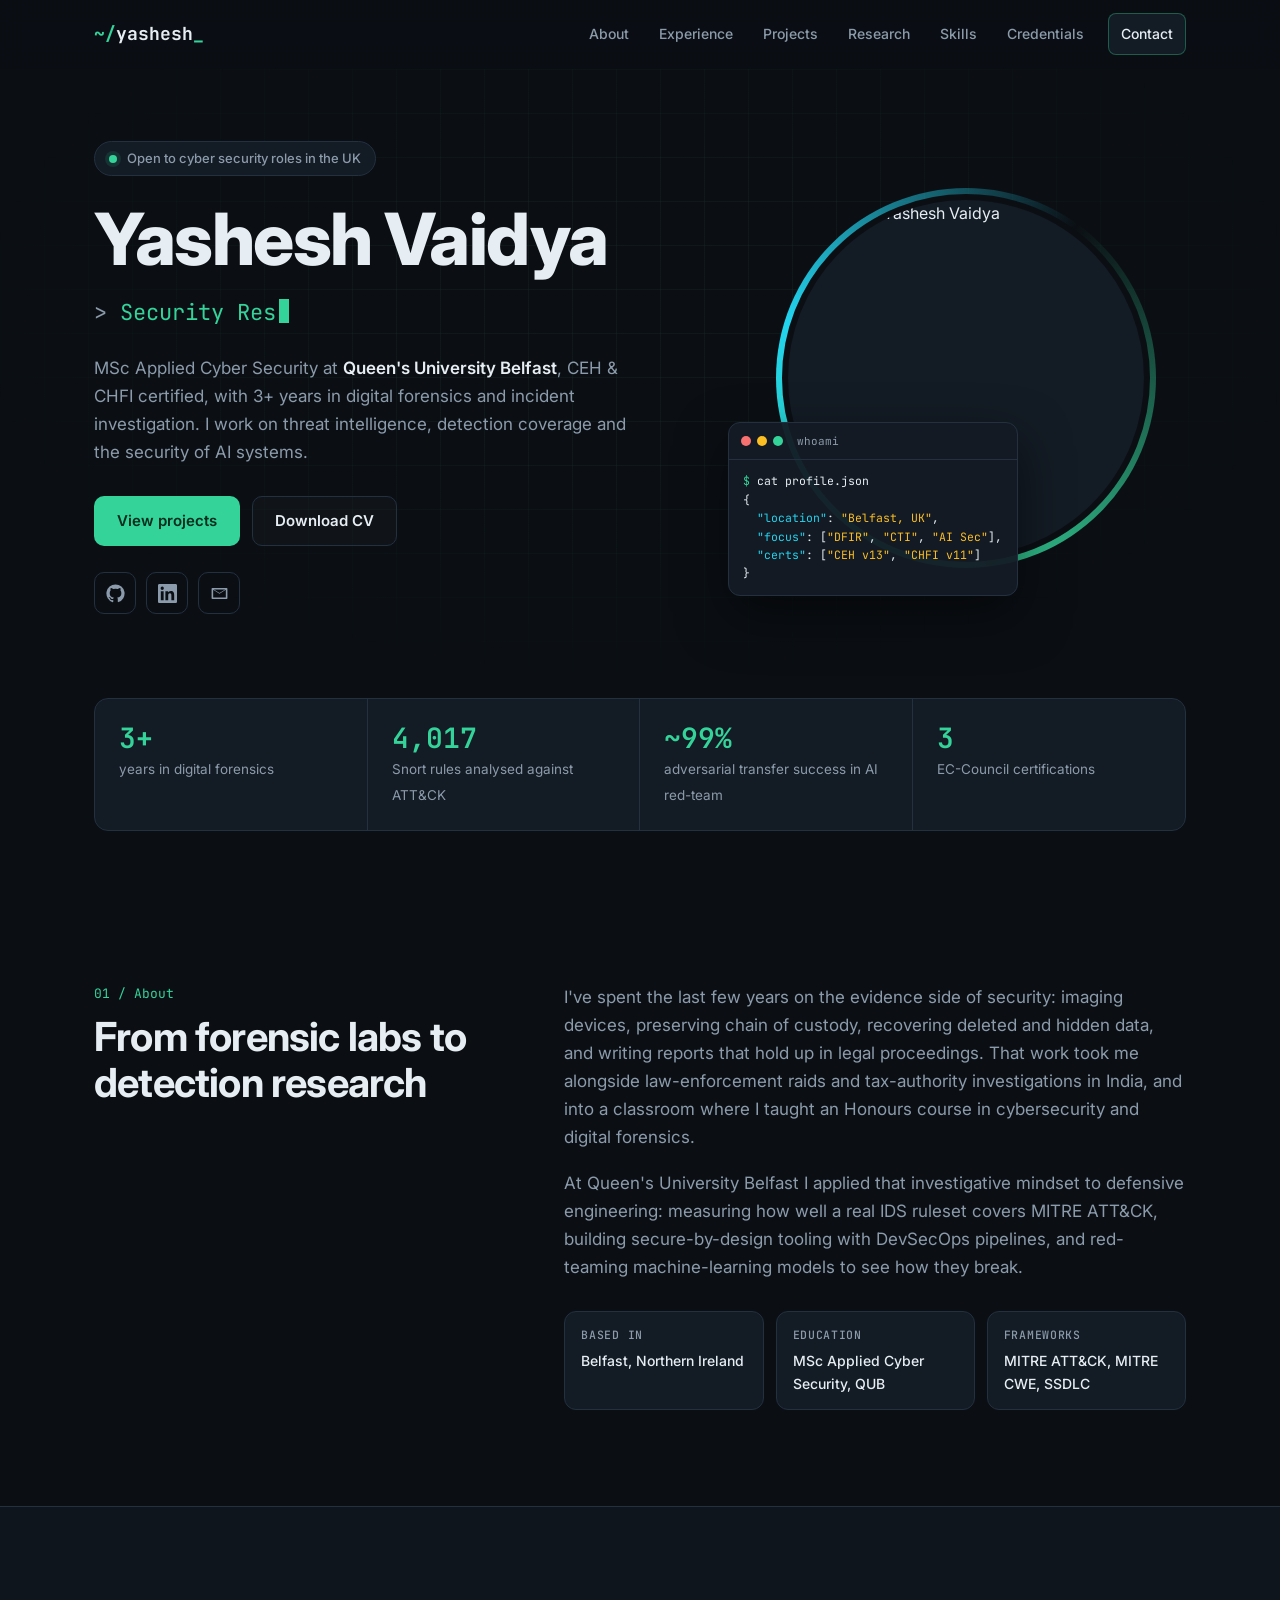
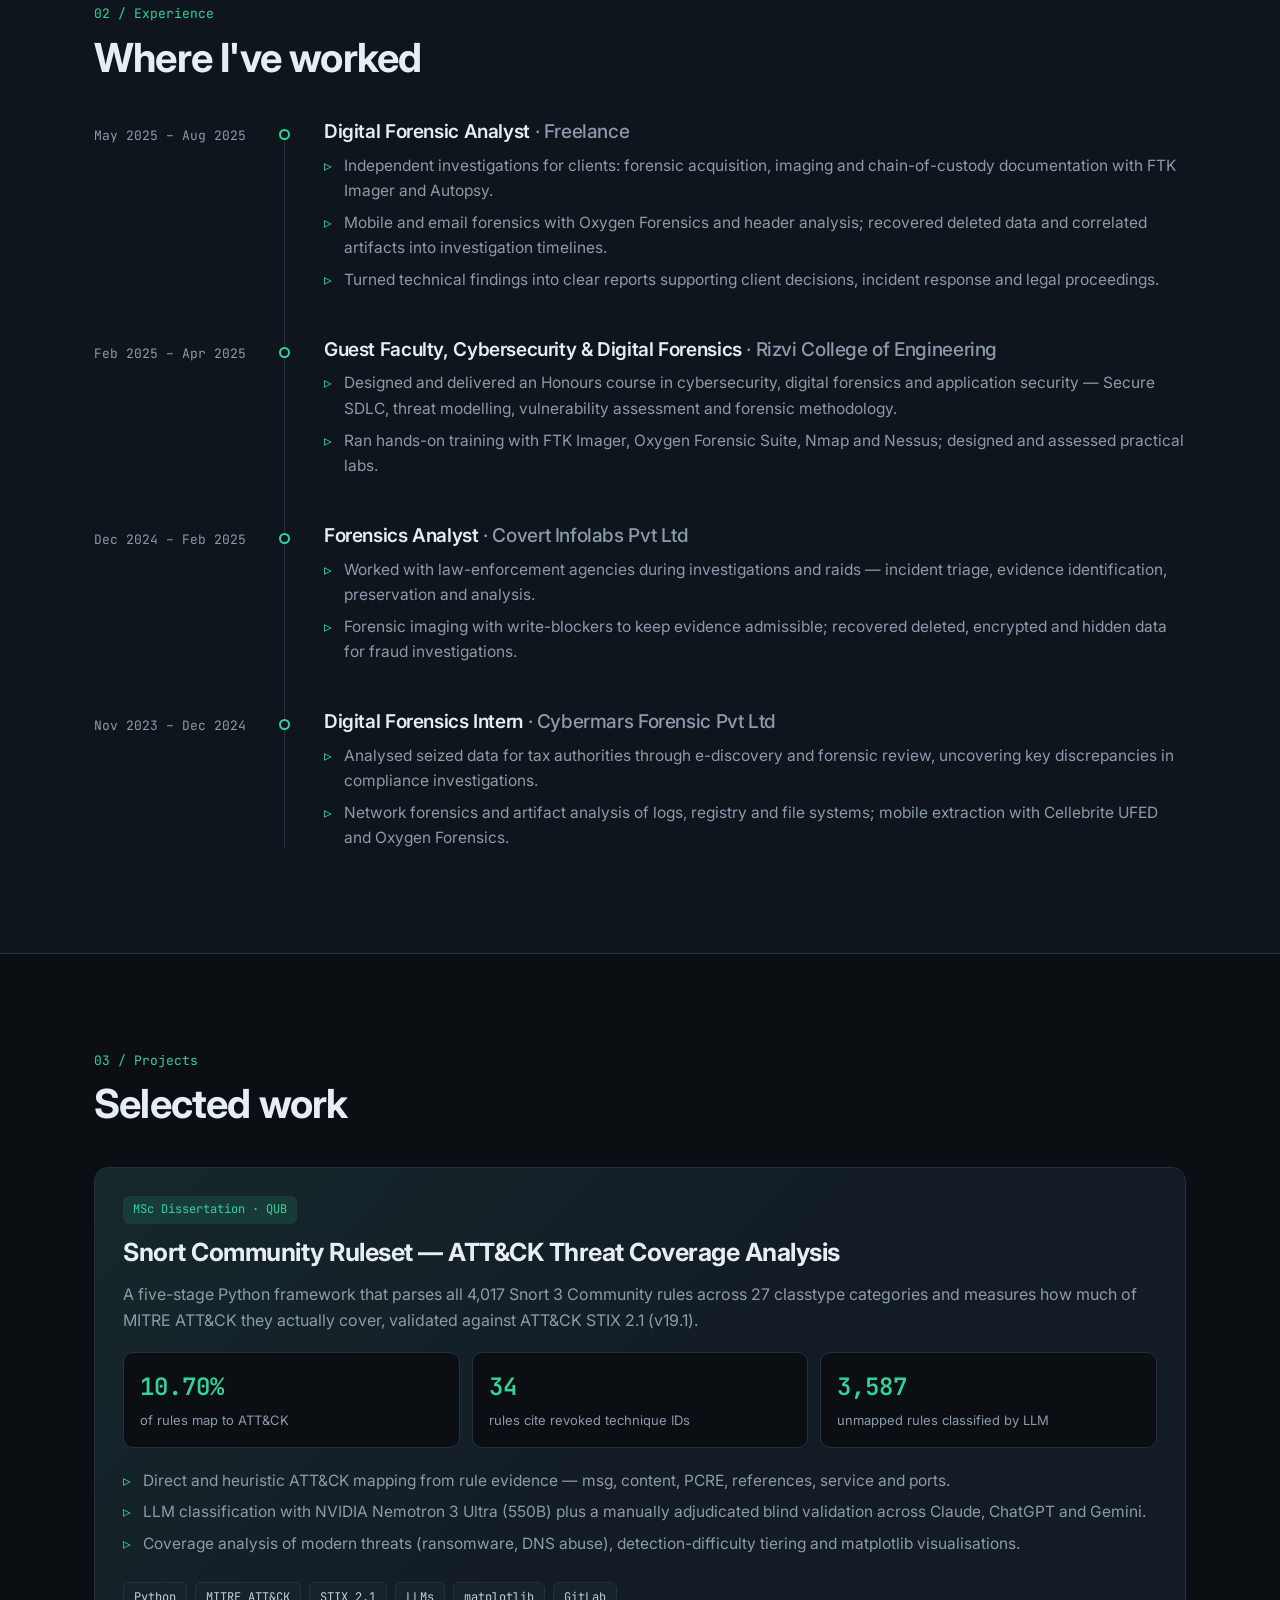
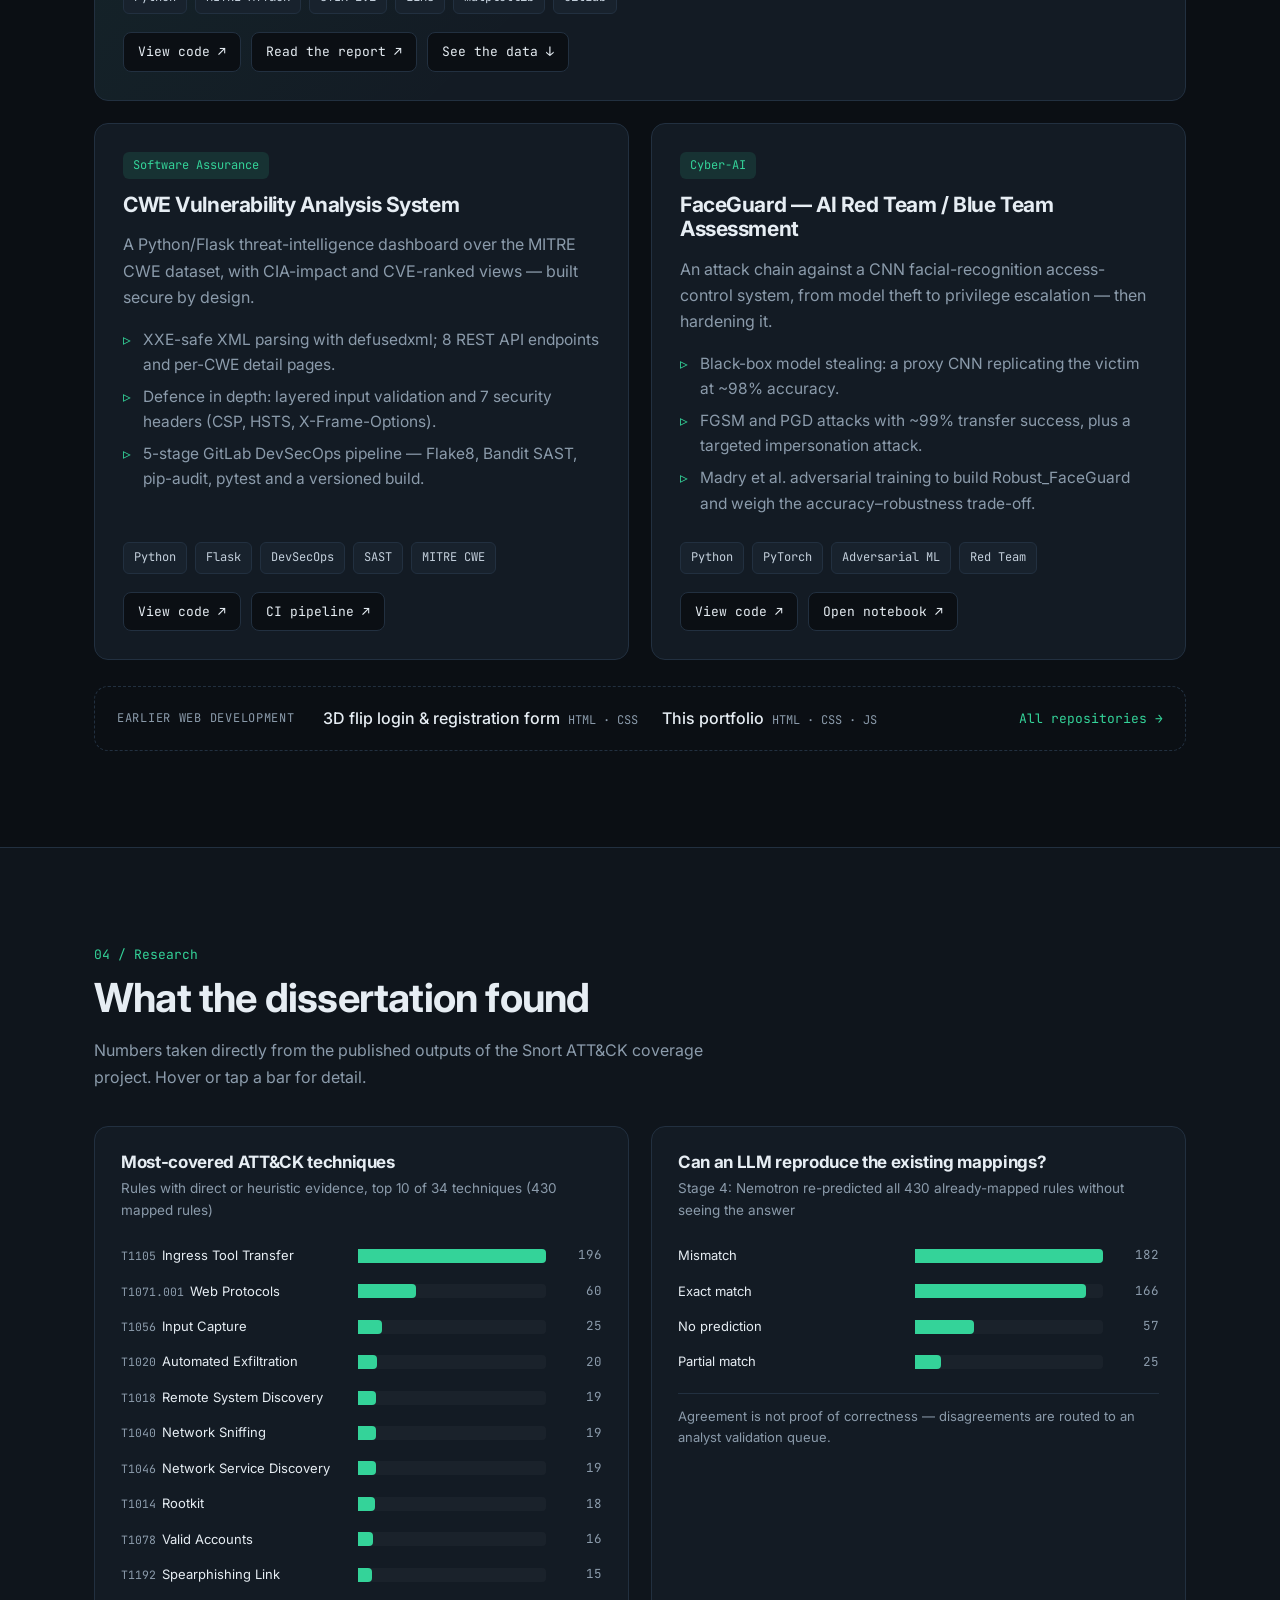
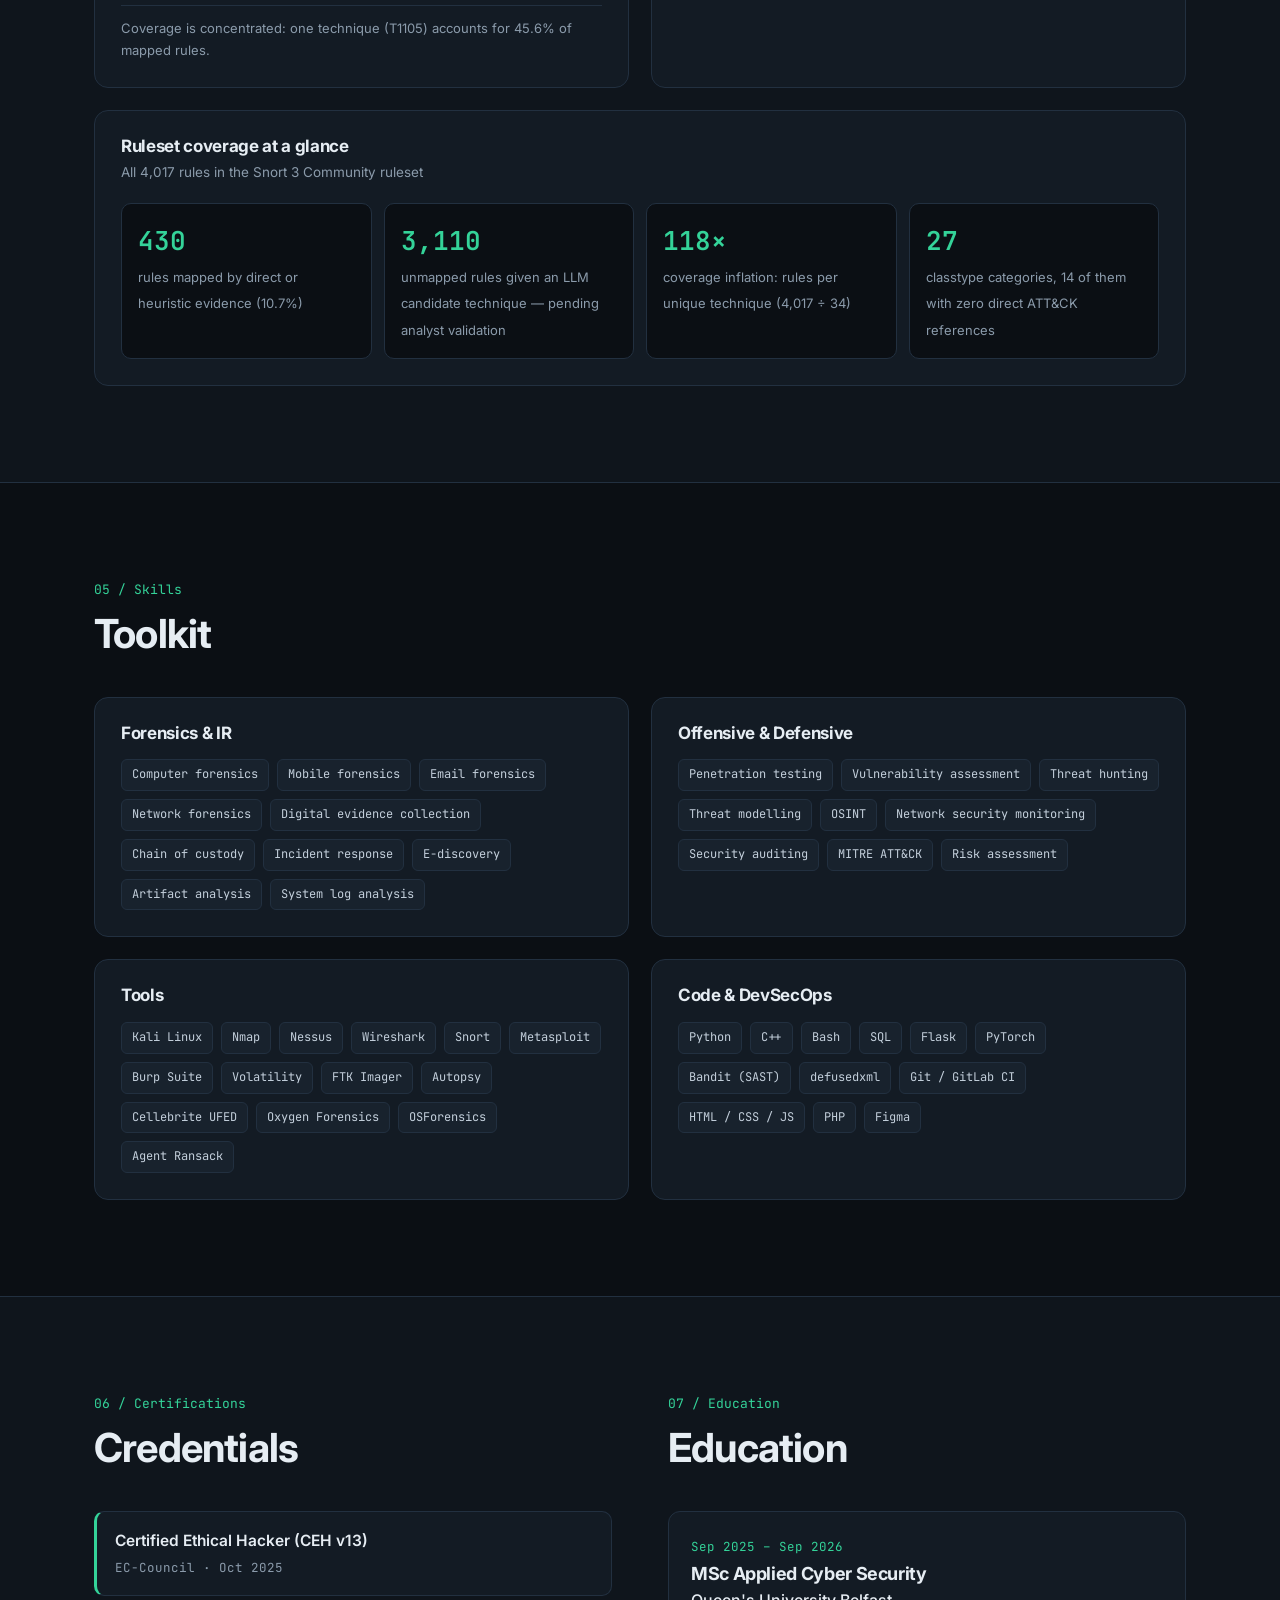
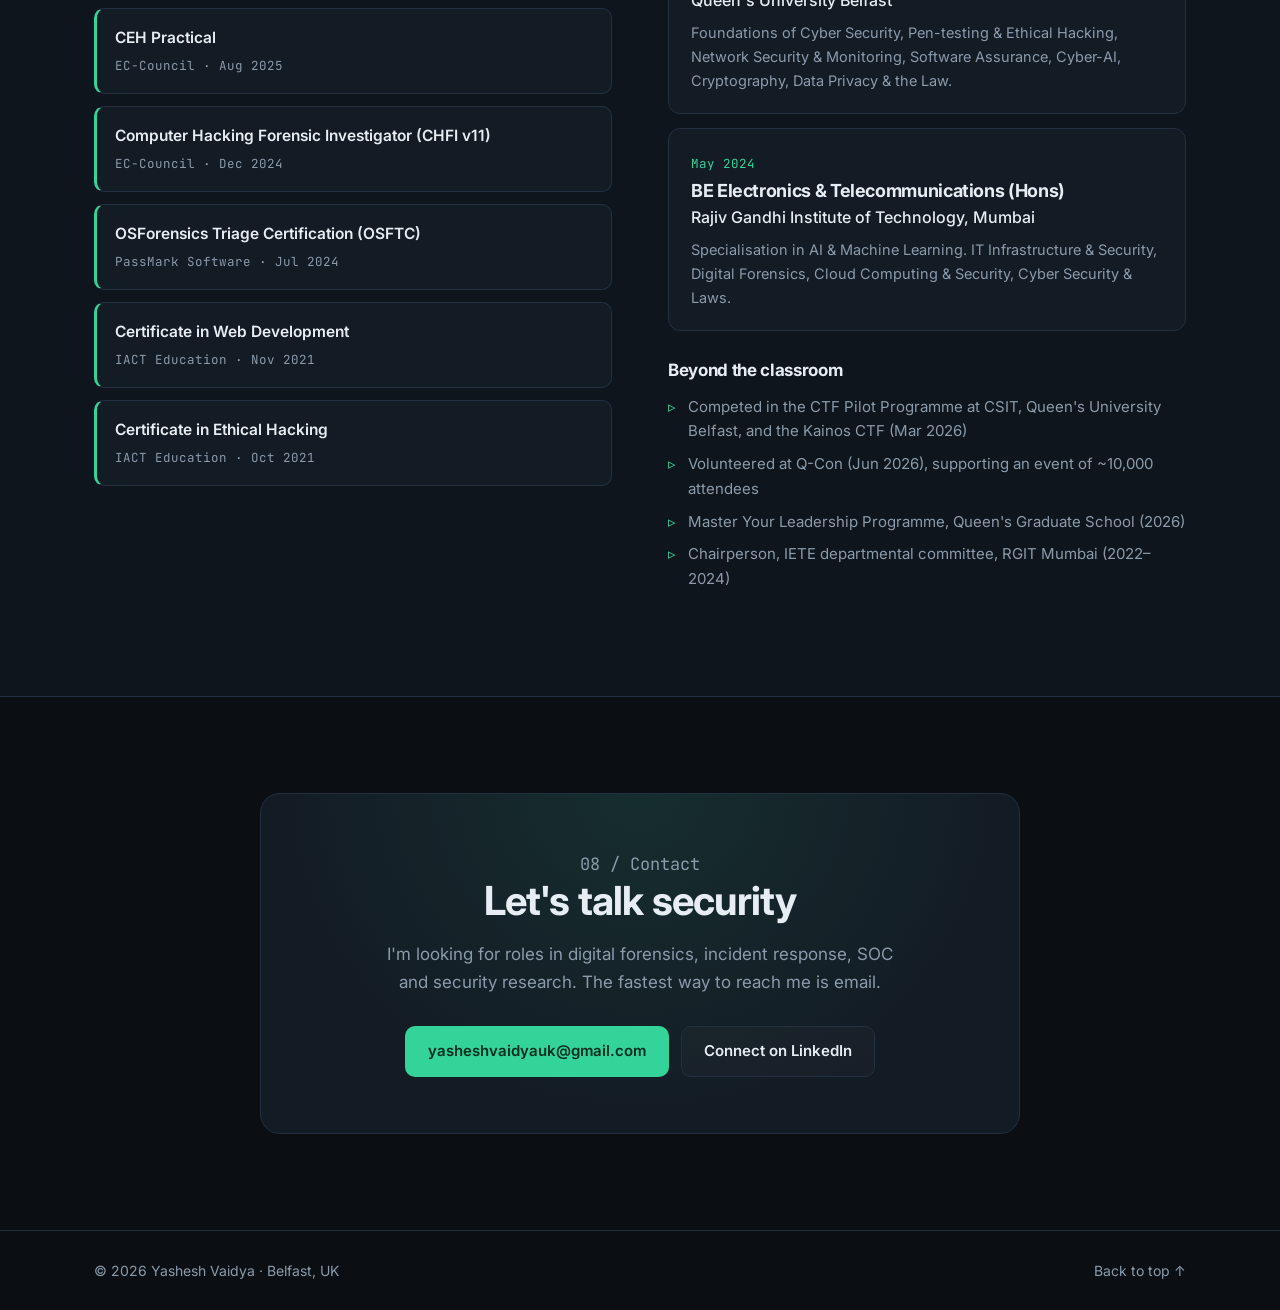
==== index.html @ a8415e0d "Add files via upload" ====
<!DOCTYPE html>
<html lang="en">
<head>
  <meta charset="utf-8">
  <meta name="viewport" content="width=device-width, initial-scale=1">
  <title>Yashesh Vaidya | Cyber Security &amp; Digital Forensics</title>
  <meta name="description" content="Yashesh Vaidya — MSc Applied Cyber Security, Queen's University Belfast. CEH & CHFI certified digital forensics analyst working on threat intelligence, detection engineering and AI/ML security.">
  <meta name="author" content="Yashesh Vaidya">
  <link rel="canonical" href="https://yashesh10.github.io/">
  <meta property="og:type" content="website">
  <meta property="og:url" content="https://yashesh10.github.io/">
  <meta property="og:title" content="Yashesh Vaidya | Cyber Security & Digital Forensics">
  <meta property="og:description" content="Digital forensics, detection engineering and AI/ML security. MSc Applied Cyber Security, Queen's University Belfast.">
  <meta property="og:image" content="https://yashesh10.github.io/img/home.png">
  <meta name="twitter:card" content="summary">
  <meta name="theme-color" content="#0b0f14">
  <link rel="icon" href="data:image/svg+xml,%3Csvg xmlns='http://www.w3.org/2000/svg' viewBox='0 0 32 32'%3E%3Crect width='32' height='32' rx='7' fill='%230b0f14'/%3E%3Ctext x='16' y='22' font-family='monospace' font-size='15' font-weight='700' fill='%2334d399' text-anchor='middle'%3EYV%3C/text%3E%3C/svg%3E">
  <link rel="preconnect" href="https://fonts.googleapis.com">
  <link rel="preconnect" href="https://fonts.gstatic.com" crossorigin>
  <link href="https://fonts.googleapis.com/css2?family=Inter:wght@400;500;600;700;800&family=JetBrains+Mono:wght@400;500;700&display=swap" rel="stylesheet">
  <link rel="stylesheet" href="css/style.css">
  <script type="application/ld+json">
  {
    "@context": "https://schema.org",
    "@type": "Person",
    "name": "Yashesh Vaidya",
    "url": "https://yashesh10.github.io/",
    "image": "https://yashesh10.github.io/img/home.png",
    "jobTitle": "Digital Forensics & Cyber Security Analyst",
    "email": "mailto:yasheshvaidyauk@gmail.com",
    "address": { "@type": "PostalAddress", "addressLocality": "Belfast", "addressCountry": "GB" },
    "alumniOf": [
      { "@type": "CollegeOrUniversity", "name": "Queen's University Belfast" },
      { "@type": "CollegeOrUniversity", "name": "Rajiv Gandhi Institute of Technology, Mumbai" }
    ],
    "knowsAbout": ["Digital Forensics", "Incident Response", "MITRE ATT&CK", "Threat Intelligence", "Adversarial Machine Learning", "DevSecOps"],
    "sameAs": ["https://github.com/Yashesh10", "https://www.linkedin.com/in/yashesh-vaidya-68b637201/"]
  }
  </script>
</head>
<body>

  <a class="skip" href="#main">Skip to content</a>

  <header class="nav" id="top">
    <div class="wrap nav-inner">
      <a href="#top" class="logo"><span class="prompt">~/</span>yashesh<span class="cursor">_</span></a>
      <button class="menu-btn" id="menu-btn" aria-label="Open menu" aria-expanded="false" aria-controls="nav-links">
        <span></span><span></span><span></span>
      </button>
      <nav>
        <ul class="nav-links" id="nav-links">
          <li><a href="#about">About</a></li>
          <li><a href="#experience">Experience</a></li>
          <li><a href="#projects">Projects</a></li>
          <li><a href="#research">Research</a></li>
          <li><a href="#skills">Skills</a></li>
          <li><a href="#certs">Credentials</a></li>
          <li><a href="#contact" class="nav-cta">Contact</a></li>
        </ul>
      </nav>
    </div>
  </header>

  <main id="main">

    <!-- HERO -->
    <section class="hero">
      <div class="grid-bg" aria-hidden="true"></div>
      <div class="wrap hero-inner">
        <div class="hero-text">
          <p class="eyebrow"><span class="dot"></span> Open to cyber security roles in the UK</p>
          <h1>Yashesh Vaidya</h1>
          <p class="role" aria-label="Digital Forensics Analyst, Security Researcher, Detection Engineering, AI/ML Security">
            <span class="mono">&gt;</span> <span id="typed">Digital Forensics Analyst</span><span class="caret" aria-hidden="true"></span>
          </p>
          <p class="lead">
            MSc Applied Cyber Security at <strong>Queen's University Belfast</strong>, CEH &amp; CHFI certified, with 3+ years in
            digital forensics and incident investigation. I work on threat intelligence, detection coverage and
            the security of AI systems.
          </p>
          <div class="hero-actions">
            <a href="#projects" class="btn btn-primary">View projects</a>
            <a href="cv/Yashesh_Vaidya_CV.pdf" class="btn btn-ghost" download>Download CV</a>
          </div>
          <ul class="socials">
            <li><a href="https://github.com/Yashesh10" target="_blank" rel="noopener" aria-label="GitHub">
              <svg viewBox="0 0 24 24" aria-hidden="true"><path d="M12 .5a11.5 11.5 0 0 0-3.64 22.41c.58.1.79-.25.79-.56v-2c-3.2.7-3.88-1.54-3.88-1.54-.53-1.33-1.28-1.69-1.28-1.69-1.05-.72.08-.7.08-.7 1.16.08 1.77 1.19 1.77 1.19 1.03 1.77 2.71 1.26 3.37.96.1-.75.4-1.26.73-1.55-2.56-.29-5.25-1.28-5.25-5.69 0-1.26.45-2.29 1.19-3.09-.12-.29-.52-1.47.11-3.06 0 0 .97-.31 3.17 1.18a11 11 0 0 1 5.77 0c2.2-1.49 3.17-1.18 3.17-1.18.63 1.59.23 2.77.11 3.06.74.8 1.19 1.83 1.19 3.09 0 4.42-2.7 5.39-5.27 5.68.41.36.78 1.06.78 2.14v3.17c0 .31.21.67.8.56A11.5 11.5 0 0 0 12 .5Z"/></svg>
            </a></li>
            <li><a href="https://www.linkedin.com/in/yashesh-vaidya-68b637201/" target="_blank" rel="noopener" aria-label="LinkedIn">
              <svg viewBox="0 0 24 24" aria-hidden="true"><path d="M20.45 20.45h-3.56v-5.57c0-1.33-.02-3.04-1.85-3.04-1.86 0-2.14 1.45-2.14 2.94v5.67H9.35V9h3.41v1.56h.05c.48-.9 1.64-1.85 3.37-1.85 3.6 0 4.27 2.37 4.27 5.46v6.28ZM5.34 7.43a2.06 2.06 0 1 1 0-4.13 2.06 2.06 0 0 1 0 4.13ZM7.12 20.45H3.56V9h3.56v11.45ZM22.22 0H1.77C.79 0 0 .77 0 1.73v20.54C0 23.23.79 24 1.77 24h20.45c.98 0 1.78-.77 1.78-1.73V1.73C24 .77 23.2 0 22.22 0Z"/></svg>
            </a></li>
            <li><a href="mailto:yasheshvaidyauk@gmail.com" aria-label="Email">
              <svg viewBox="0 0 24 24" aria-hidden="true"><path d="M3 5h18a1 1 0 0 1 1 1v12a1 1 0 0 1-1 1H3a1 1 0 0 1-1-1V6a1 1 0 0 1 1-1Zm9 7.2L4 7.4V17h16V7.4l-8 4.8Zm7.2-5.2H4.8l7.2 4.3L19.2 7Z"/></svg>
            </a></li>
          </ul>
        </div>

        <div class="hero-visual">
          <div class="photo-ring">
            <img src="img/home.png" alt="Portrait of Yashesh Vaidya" width="450" height="450">
          </div>
          <div class="terminal" aria-hidden="true">
            <div class="term-bar"><i></i><i></i><i></i><span>whoami</span></div>
<pre><span class="t-p">$</span> cat profile.json
{
  <span class="t-k">"location"</span>: <span class="t-s">"Belfast, UK"</span>,
  <span class="t-k">"focus"</span>: [<span class="t-s">"DFIR"</span>, <span class="t-s">"CTI"</span>, <span class="t-s">"AI Sec"</span>],
  <span class="t-k">"certs"</span>: [<span class="t-s">"CEH v13"</span>, <span class="t-s">"CHFI v11"</span>]
}</pre>
          </div>
        </div>
      </div>

      <div class="wrap">
        <ul class="stats">
          <li><strong>3+</strong><span>years in digital forensics</span></li>
          <li><strong>4,017</strong><span>Snort rules analysed against ATT&amp;CK</span></li>
          <li><strong>~99%</strong><span>adversarial transfer success in AI red-team</span></li>
          <li><strong>3</strong><span>EC-Council certifications</span></li>
        </ul>
      </div>
    </section>

    <!-- ABOUT -->
    <section id="about" class="section">
      <div class="wrap two-col">
        <div>
          <p class="kicker">01 / About</p>
          <h2>From forensic labs to detection research</h2>
        </div>
        <div class="prose reveal">
          <p>
            I've spent the last few years on the evidence side of security: imaging devices, preserving chain of custody,
            recovering deleted and hidden data, and writing reports that hold up in legal proceedings. That work took me
            alongside law-enforcement raids and tax-authority investigations in India, and into a classroom where I taught
            an Honours course in cybersecurity and digital forensics.
          </p>
          <p>
            At Queen's University Belfast I applied that investigative mindset to defensive engineering: measuring
            how well a real IDS ruleset covers MITRE ATT&amp;CK, building secure-by-design tooling with DevSecOps pipelines,
            and red-teaming machine-learning models to see how they break.
          </p>
          <ul class="facts">
            <li><span>Based in</span>Belfast, Northern Ireland</li>
            <li><span>Education</span>MSc Applied Cyber Security, QUB</li>
            <li><span>Frameworks</span>MITRE ATT&amp;CK, MITRE CWE, SSDLC</li>
          </ul>
        </div>
      </div>
    </section>

    <!-- EXPERIENCE -->
    <section id="experience" class="section alt">
      <div class="wrap">
        <p class="kicker">02 / Experience</p>
        <h2>Where I've worked</h2>

        <ol class="timeline">
          <li class="reveal">
            <div class="tl-meta"><time>May 2025 – Aug 2025</time></div>
            <div class="tl-body">
              <h3>Digital Forensic Analyst <span>· Freelance</span></h3>
              <ul>
                <li>Independent investigations for clients: forensic acquisition, imaging and chain-of-custody documentation with FTK Imager and Autopsy.</li>
                <li>Mobile and email forensics with Oxygen Forensics and header analysis; recovered deleted data and correlated artifacts into investigation timelines.</li>
                <li>Turned technical findings into clear reports supporting client decisions, incident response and legal proceedings.</li>
              </ul>
            </div>
          </li>
          <li class="reveal">
            <div class="tl-meta"><time>Feb 2025 – Apr 2025</time></div>
            <div class="tl-body">
              <h3>Guest Faculty, Cybersecurity &amp; Digital Forensics <span>· Rizvi College of Engineering</span></h3>
              <ul>
                <li>Designed and delivered an Honours course in cybersecurity, digital forensics and application security — Secure SDLC, threat modelling, vulnerability assessment and forensic methodology.</li>
                <li>Ran hands-on training with FTK Imager, Oxygen Forensic Suite, Nmap and Nessus; designed and assessed practical labs.</li>
              </ul>
            </div>
          </li>
          <li class="reveal">
            <div class="tl-meta"><time>Dec 2024 – Feb 2025</time></div>
            <div class="tl-body">
              <h3>Forensics Analyst <span>· Covert Infolabs Pvt Ltd</span></h3>
              <ul>
                <li>Worked with law-enforcement agencies during investigations and raids — incident triage, evidence identification, preservation and analysis.</li>
                <li>Forensic imaging with write-blockers to keep evidence admissible; recovered deleted, encrypted and hidden data for fraud investigations.</li>
              </ul>
            </div>
          </li>
          <li class="reveal">
            <div class="tl-meta"><time>Nov 2023 – Dec 2024</time></div>
            <div class="tl-body">
              <h3>Digital Forensics Intern <span>· Cybermars Forensic Pvt Ltd</span></h3>
              <ul>
                <li>Analysed seized data for tax authorities through e-discovery and forensic review, uncovering key discrepancies in compliance investigations.</li>
                <li>Network forensics and artifact analysis of logs, registry and file systems; mobile extraction with Cellebrite UFED and Oxygen Forensics.</li>
              </ul>
            </div>
          </li>
        </ol>
      </div>
    </section>

    <!-- PROJECTS -->
    <section id="projects" class="section">
      <div class="wrap">
        <p class="kicker">03 / Projects</p>
        <h2>Selected work</h2>

        <div class="projects">
          <article class="project featured reveal">
            <div class="project-head">
              <span class="badge">MSc Dissertation · QUB</span>
            </div>
            <h3>Snort Community Ruleset — ATT&amp;CK Threat Coverage Analysis</h3>
            <p>
              A five-stage Python framework that parses all 4,017 Snort 3 Community rules across 27 classtype categories and
              measures how much of MITRE ATT&amp;CK they actually cover, validated against ATT&amp;CK STIX 2.1 (v19.1).
            </p>
            <div class="metrics">
              <div><strong>10.70%</strong><span>of rules map to ATT&amp;CK</span></div>
              <div><strong>34</strong><span>rules cite revoked technique IDs</span></div>
              <div><strong>3,587</strong><span>unmapped rules classified by LLM</span></div>
            </div>
            <ul class="points">
              <li>Direct and heuristic ATT&amp;CK mapping from rule evidence — msg, content, PCRE, references, service and ports.</li>
              <li>LLM classification with NVIDIA Nemotron 3 Ultra (550B) plus a manually adjudicated blind validation across Claude, ChatGPT and Gemini.</li>
              <li>Coverage analysis of modern threats (ransomware, DNS abuse), detection-difficulty tiering and matplotlib visualisations.</li>
            </ul>
            <ul class="tags"><li>Python</li><li>MITRE ATT&amp;CK</li><li>STIX 2.1</li><li>LLMs</li><li>matplotlib</li><li>GitLab</li></ul>
            <div class="links">
              <a class="link-btn" href="https://github.com/Yashesh10/Snort-Community-Ruleset-Threat-Coverage-Analysis" target="_blank" rel="noopener">View code ↗</a>
              <a class="link-btn" href="https://github.com/Yashesh10/Snort-Community-Ruleset-Threat-Coverage-Analysis/blob/main/all_categories_output/report.md" target="_blank" rel="noopener">Read the report ↗</a>
              <a class="link-btn" href="#research">See the data ↓</a>
            </div>
          </article>

          <article class="project reveal">
            <div class="project-head">
              <span class="badge">Software Assurance</span>
            </div>
            <h3>CWE Vulnerability Analysis System</h3>
            <p>
              A Python/Flask threat-intelligence dashboard over the MITRE CWE dataset, with CIA-impact and CVE-ranked views — built secure by design.
            </p>
            <ul class="points">
              <li>XXE-safe XML parsing with defusedxml; 8 REST API endpoints and per-CWE detail pages.</li>
              <li>Defence in depth: layered input validation and 7 security headers (CSP, HSTS, X-Frame-Options).</li>
              <li>5-stage GitLab DevSecOps pipeline — Flake8, Bandit SAST, pip-audit, pytest and a versioned build.</li>
            </ul>
            <ul class="tags"><li>Python</li><li>Flask</li><li>DevSecOps</li><li>SAST</li><li>MITRE CWE</li></ul>
            <div class="links">
              <a class="link-btn" href="https://github.com/Yashesh10/CWE-Threat-Intelligence-Dashboard" target="_blank" rel="noopener">View code ↗</a>
              <a class="link-btn" href="https://github.com/Yashesh10/CWE-Threat-Intelligence-Dashboard/blob/main/.gitlab-ci.yml" target="_blank" rel="noopener">CI pipeline ↗</a>
            </div>
          </article>

          <article class="project reveal">
            <div class="project-head">
              <span class="badge">Cyber-AI</span>
            </div>
            <h3>FaceGuard — AI Red Team / Blue Team Assessment</h3>
            <p>
              An attack chain against a CNN facial-recognition access-control system, from model theft to privilege escalation — then hardening it.
            </p>
            <ul class="points">
              <li>Black-box model stealing: a proxy CNN replicating the victim at ~98% accuracy.</li>
              <li>FGSM and PGD attacks with ~99% transfer success, plus a targeted impersonation attack.</li>
              <li>Madry et al. adversarial training to build Robust_FaceGuard and weigh the accuracy–robustness trade-off.</li>
            </ul>
            <ul class="tags"><li>Python</li><li>PyTorch</li><li>Adversarial ML</li><li>Red Team</li></ul>
            <div class="links">
              <a class="link-btn" href="https://github.com/Yashesh10/FaceGuard_AI-Security" target="_blank" rel="noopener">View code ↗</a>
              <a class="link-btn" href="https://github.com/Yashesh10/FaceGuard_AI-Security/blob/main/FaceGuard_AI%20security.ipynb" target="_blank" rel="noopener">Open notebook ↗</a>
            </div>
          </article>
        </div>

        <div class="earlier reveal">
          <p class="earlier-title">Earlier web development</p>
          <ul>
            <li><a href="https://github.com/Yashesh10/Login_Register_form" target="_blank" rel="noopener">3D flip login &amp; registration form</a><span>HTML · CSS</span></li>
            <li><a href="https://github.com/Yashesh10/yashesh10.github.io" target="_blank" rel="noopener">This portfolio</a><span>HTML · CSS · JS</span></li>
          </ul>
          <a class="more-link" href="https://github.com/Yashesh10?tab=repositories" target="_blank" rel="noopener">All repositories →</a>
        </div>
      </div>
    </section>

    <!-- RESEARCH DATA -->
    <section id="research" class="section alt">
      <div class="wrap">
        <p class="kicker">04 / Research</p>
        <h2>What the dissertation found</h2>
        <p class="section-lead">
          Numbers taken directly from the published outputs of the Snort ATT&amp;CK coverage project.
          Hover or tap a bar for detail.
        </p>

        <div class="charts">
          <figure class="chart-card reveal">
            <figcaption>
              <h3>Most-covered ATT&amp;CK techniques</h3>
              <p>Rules with direct or heuristic evidence, top 10 of 34 techniques (430 mapped rules)</p>
            </figcaption>
            <div class="bars" id="chart-techniques" role="list"></div>
            <p class="chart-note">Coverage is concentrated: one technique (T1105) accounts for 45.6% of mapped rules.</p>
          </figure>

          <figure class="chart-card reveal">
            <figcaption>
              <h3>Can an LLM reproduce the existing mappings?</h3>
              <p>Stage 4: Nemotron re-predicted all 430 already-mapped rules without seeing the answer</p>
            </figcaption>
            <div class="bars" id="chart-validation" role="list"></div>
            <p class="chart-note">Agreement is not proof of correctness — disagreements are routed to an analyst validation queue.</p>
          </figure>

          <figure class="chart-card wide reveal">
            <figcaption>
              <h3>Ruleset coverage at a glance</h3>
              <p>All 4,017 rules in the Snort 3 Community ruleset</p>
            </figcaption>
            <div class="glance">
              <div><strong>430</strong><span>rules mapped by direct or heuristic evidence (10.7%)</span></div>
              <div><strong>3,110</strong><span>unmapped rules given an LLM candidate technique — pending analyst validation</span></div>
              <div><strong>118×</strong><span>coverage inflation: rules per unique technique (4,017 ÷ 34)</span></div>
              <div><strong>27</strong><span>classtype categories, 14 of them with zero direct ATT&amp;CK references</span></div>
            </div>
          </figure>
        </div>
      </div>
    </section>

    <!-- SKILLS -->
    <section id="skills" class="section">
      <div class="wrap">
        <p class="kicker">05 / Skills</p>
        <h2>Toolkit</h2>
        <div class="skills">
          <div class="skill-card reveal">
            <h3>Forensics &amp; IR</h3>
            <ul class="tags"><li>Computer forensics</li><li>Mobile forensics</li><li>Email forensics</li><li>Network forensics</li><li>Digital evidence collection</li><li>Chain of custody</li><li>Incident response</li><li>E-discovery</li><li>Artifact analysis</li><li>System log analysis</li></ul>
          </div>
          <div class="skill-card reveal">
            <h3>Offensive &amp; Defensive</h3>
            <ul class="tags"><li>Penetration testing</li><li>Vulnerability assessment</li><li>Threat hunting</li><li>Threat modelling</li><li>OSINT</li><li>Network security monitoring</li><li>Security auditing</li><li>MITRE ATT&amp;CK</li><li>Risk assessment</li></ul>
          </div>
          <div class="skill-card reveal">
            <h3>Tools</h3>
            <ul class="tags"><li>Kali Linux</li><li>Nmap</li><li>Nessus</li><li>Wireshark</li><li>Snort</li><li>Metasploit</li><li>Burp Suite</li><li>Volatility</li><li>FTK Imager</li><li>Autopsy</li><li>Cellebrite UFED</li><li>Oxygen Forensics</li><li>OSForensics</li><li>Agent Ransack</li></ul>
          </div>
          <div class="skill-card reveal">
            <h3>Code &amp; DevSecOps</h3>
            <ul class="tags"><li>Python</li><li>C++</li><li>Bash</li><li>SQL</li><li>Flask</li><li>PyTorch</li><li>Bandit (SAST)</li><li>defusedxml</li><li>Git / GitLab CI</li><li>HTML / CSS / JS</li><li>PHP</li><li>Figma</li></ul>
          </div>
        </div>
      </div>
    </section>

    <!-- CERTS + EDUCATION -->
    <section id="certs" class="section alt">
      <div class="wrap two-col top">
        <div>
          <p class="kicker">06 / Certifications</p>
          <h2>Credentials</h2>
          <ul class="certs reveal">
            <li><strong>Certified Ethical Hacker (CEH v13)</strong><span>EC-Council · Oct 2025</span></li>
            <li><strong>CEH Practical</strong><span>EC-Council · Aug 2025</span></li>
            <li><strong>Computer Hacking Forensic Investigator (CHFI v11)</strong><span>EC-Council · Dec 2024</span></li>
            <li><strong>OSForensics Triage Certification (OSFTC)</strong><span>PassMark Software · Jul 2024</span></li>
            <li><strong>Certificate in Web Development</strong><span>IACT Education · Nov 2021</span></li>
            <li><strong>Certificate in Ethical Hacking</strong><span>IACT Education · Oct 2021</span></li>
          </ul>
        </div>
        <div>
          <p class="kicker">07 / Education</p>
          <h2>Education</h2>
          <div class="edu reveal">
            <div class="edu-item">
              <time>Sep 2025 – Sep 2026</time>
              <h3>MSc Applied Cyber Security</h3>
              <p class="org">Queen's University Belfast</p>
              <p>Foundations of Cyber Security, Pen-testing &amp; Ethical Hacking, Network Security &amp; Monitoring, Software Assurance, Cyber-AI, Cryptography, Data Privacy &amp; the Law.</p>
            </div>
            <div class="edu-item">
              <time>May 2024</time>
              <h3>BE Electronics &amp; Telecommunications (Hons)</h3>
              <p class="org">Rajiv Gandhi Institute of Technology, Mumbai</p>
              <p>Specialisation in AI &amp; Machine Learning. IT Infrastructure &amp; Security, Digital Forensics, Cloud Computing &amp; Security, Cyber Security &amp; Laws.</p>
            </div>
          </div>

          <h3 class="sub">Beyond the classroom</h3>
          <ul class="activities reveal">
            <li>Competed in the CTF Pilot Programme at CSIT, Queen's University Belfast, and the Kainos CTF (Mar 2026)</li>
            <li>Volunteered at Q-Con (Jun 2026), supporting an event of ~10,000 attendees</li>
            <li>Master Your Leadership Programme, Queen's Graduate School (2026)</li>
            <li>Chairperson, IETE departmental committee, RGIT Mumbai (2022–2024)</li>
          </ul>
        </div>
      </div>
    </section>

    <!-- CONTACT -->
    <section id="contact" class="section contact">
      <div class="wrap">
        <div class="contact-box reveal">
          <p class="kicker">08 / Contact</p>
          <h2>Let's talk security</h2>
          <p>I'm looking for roles in digital forensics, incident response, SOC and security research. The fastest way to reach me is email.</p>
          <div class="contact-actions">
            <a class="btn btn-primary" href="mailto:yasheshvaidyauk@gmail.com">yasheshvaidyauk@gmail.com</a>
            <a class="btn btn-ghost" href="https://www.linkedin.com/in/yashesh-vaidya-68b637201/" target="_blank" rel="noopener">Connect on LinkedIn</a>
          </div>
        </div>
      </div>
    </section>
  </main>

  <footer class="footer">
    <div class="wrap">
      <p>© <span id="year">2026</span> Yashesh Vaidya · Belfast, UK</p>
      <a href="#top">Back to top ↑</a>
    </div>
  </footer>

  <div class="tip" id="tip" role="tooltip" hidden></div>
  <script src="js/script.js"></script>
</body>
</html>
---- css/style.css ----
/* ===== Tokens ===== */
:root {
  --bg: #0b0f14;
  --bg-alt: #0f151c;
  --surface: #131b24;
  --surface-2: #18222d;
  --border: #223040;
  --text: #e6edf3;
  --muted: #8b9bab;
  --accent: #34d399;
  --accent-2: #22d3ee;
  --accent-dim: rgba(52, 211, 153, 0.12);
  --radius: 14px;
  --maxw: 1140px;
  --mono: "JetBrains Mono", ui-monospace, SFMono-Regular, Menlo, monospace;
  --sans: "Inter", system-ui, -apple-system, "Segoe UI", Roboto, sans-serif;
}

*, *::before, *::after { box-sizing: border-box; }
html { scroll-behavior: smooth; scroll-padding-top: 80px; }
body {
  margin: 0;
  background: var(--bg);
  color: var(--text);
  font-family: var(--sans);
  font-size: 16px;
  line-height: 1.65;
  -webkit-font-smoothing: antialiased;
  overflow-x: hidden;
}
img { max-width: 100%; display: block; }
a { color: inherit; text-decoration: none; }
ul, ol { margin: 0; padding: 0; list-style: none; }
h1, h2, h3 { line-height: 1.15; margin: 0; letter-spacing: -0.02em; }
p { margin: 0; }
strong { color: var(--text); font-weight: 600; }
::selection { background: var(--accent); color: var(--bg); }
:focus-visible { outline: 2px solid var(--accent); outline-offset: 3px; border-radius: 6px; }

.wrap { width: 100%; max-width: var(--maxw); margin: 0 auto; padding: 0 24px; }
.mono { font-family: var(--mono); }

.skip {
  position: absolute; left: -999px; top: 8px; z-index: 100;
  background: var(--accent); color: var(--bg); padding: 8px 14px; border-radius: 8px; font-weight: 600;
}
.skip:focus { left: 8px; }

/* ===== Buttons ===== */
.btn {
  display: inline-flex; align-items: center; justify-content: center; gap: 8px;
  padding: 12px 22px; border-radius: 10px; font-weight: 600; font-size: 15px;
  border: 1px solid transparent; transition: transform .2s, background .2s, border-color .2s, color .2s;
}
.btn-primary { background: var(--accent); color: #052e1f; }
.btn-primary:hover { background: #4ade80; transform: translateY(-2px); }
.btn-ghost { border-color: var(--border); color: var(--text); background: rgba(255,255,255,0.02); }
.btn-ghost:hover { border-color: var(--accent); color: var(--accent); transform: translateY(-2px); }

/* ===== Nav ===== */
.nav {
  position: sticky; top: 0; z-index: 50;
  background: rgba(11, 15, 20, 0.75);
  backdrop-filter: blur(12px); -webkit-backdrop-filter: blur(12px);
  border-bottom: 1px solid transparent;
  transition: border-color .3s;
}
.nav.scrolled { border-bottom-color: var(--border); }
.nav-inner { display: flex; align-items: center; justify-content: space-between; height: 68px; }
.logo { font-family: var(--mono); font-weight: 700; font-size: 18px; }
.logo .prompt { color: var(--accent); }
.cursor { color: var(--accent); animation: blink 1.1s steps(1) infinite; }
.nav-links { display: flex; align-items: center; gap: 6px; }
.nav-links a {
  display: block; padding: 8px 12px; border-radius: 8px;
  font-size: 14px; font-weight: 500; color: var(--muted); transition: color .2s, background .2s;
}
.nav-links a:hover, .nav-links a.active { color: var(--text); background: var(--surface); }
.nav-links .nav-cta { color: var(--accent); border: 1px solid rgba(52,211,153,.35); margin-left: 6px; }
.nav-links .nav-cta:hover { background: var(--accent-dim); color: var(--accent); }

.menu-btn {
  display: none; background: none; border: 0; padding: 10px; cursor: pointer;
  flex-direction: column; gap: 5px;
}
.menu-btn span { display: block; width: 22px; height: 2px; background: var(--text); border-radius: 2px; transition: transform .25s, opacity .25s; }
.menu-btn[aria-expanded="true"] span:nth-child(1) { transform: translateY(7px) rotate(45deg); }
.menu-btn[aria-expanded="true"] span:nth-child(2) { opacity: 0; }
.menu-btn[aria-expanded="true"] span:nth-child(3) { transform: translateY(-7px) rotate(-45deg); }

/* ===== Hero ===== */
.hero { position: relative; padding: 72px 0 56px; overflow: hidden; }
.grid-bg {
  position: absolute; inset: 0; pointer-events: none;
  background-image:
    linear-gradient(rgba(52,211,153,.05) 1px, transparent 1px),
    linear-gradient(90deg, rgba(52,211,153,.05) 1px, transparent 1px);
  background-size: 44px 44px;
  mask-image: radial-gradient(ellipse 70% 60% at 50% 30%, #000 30%, transparent 75%);
  -webkit-mask-image: radial-gradient(ellipse 70% 60% at 50% 30%, #000 30%, transparent 75%);
}
.hero-inner { position: relative; display: grid; grid-template-columns: 1.15fr 0.85fr; gap: 56px; align-items: center; }
.eyebrow {
  display: inline-flex; align-items: center; gap: 10px;
  font-size: 13px; font-weight: 500; color: var(--muted);
  padding: 6px 14px; border: 1px solid var(--border); border-radius: 999px; background: var(--surface);
  margin-bottom: 22px;
}
.dot { width: 8px; height: 8px; border-radius: 50%; background: var(--accent); box-shadow: 0 0 0 4px var(--accent-dim); animation: pulse 2s infinite; }
.hero h1 { font-size: clamp(42px, 6.5vw, 72px); font-weight: 800; }
.role { font-family: var(--mono); font-size: clamp(17px, 2.2vw, 22px); color: var(--accent); margin: 14px 0 22px; min-height: 1.6em; }
.role .mono { color: var(--muted); }
.caret { display: inline-block; width: 10px; height: 1.1em; background: var(--accent); vertical-align: -3px; margin-left: 3px; animation: blink 1.1s steps(1) infinite; }
.lead { color: var(--muted); font-size: 17px; max-width: 560px; }
.hero-actions { display: flex; flex-wrap: wrap; gap: 12px; margin: 30px 0 26px; }
.socials { display: flex; gap: 10px; }
.socials a {
  display: grid; place-items: center; width: 42px; height: 42px; border-radius: 10px;
  border: 1px solid var(--border); color: var(--muted); transition: color .2s, border-color .2s, transform .2s;
}
.socials a:hover { color: var(--accent); border-color: var(--accent); transform: translateY(-2px); }
.socials svg { width: 19px; height: 19px; fill: currentColor; }

.hero-visual { position: relative; justify-self: center; width: 100%; max-width: 380px; }
.photo-ring {
  position: relative; aspect-ratio: 1; border-radius: 50%; padding: 6px;
  background: conic-gradient(from 180deg, var(--accent), var(--accent-2), transparent 60%, var(--accent));
}
.photo-ring img { width: 100%; height: 100%; object-fit: cover; border-radius: 50%; border: 6px solid var(--bg); background: var(--surface); }
.terminal {
  position: absolute; left: -48px; bottom: -28px; width: 290px;
  background: rgba(19,27,36,.95); border: 1px solid var(--border); border-radius: 12px;
  box-shadow: 0 20px 50px rgba(0,0,0,.5); overflow: hidden;
}
.term-bar { display: flex; align-items: center; gap: 6px; padding: 9px 12px; border-bottom: 1px solid var(--border); }
.term-bar i { width: 10px; height: 10px; border-radius: 50%; background: #3a4757; }
.term-bar i:first-child { background: #f87171; } .term-bar i:nth-child(2) { background: #fbbf24; } .term-bar i:nth-child(3) { background: #34d399; }
.term-bar span { margin-left: 8px; font-family: var(--mono); font-size: 11px; color: var(--muted); }
.terminal pre { margin: 0; padding: 12px 14px; font-family: var(--mono); font-size: 11.5px; line-height: 1.6; color: var(--text); white-space: pre; overflow: hidden; }
.t-p { color: var(--accent); } .t-k { color: var(--accent-2); } .t-s { color: #fbbf24; }

.stats {
  position: relative; display: grid; grid-template-columns: repeat(4, 1fr);
  margin-top: 84px; border: 1px solid var(--border); border-radius: var(--radius); background: var(--surface); overflow: hidden;
}
.stats li { padding: 22px 24px; border-right: 1px solid var(--border); }
.stats li:last-child { border-right: 0; }
.stats strong { display: block; font-family: var(--mono); font-size: 28px; color: var(--accent); line-height: 1.2; }
.stats span { font-size: 13.5px; color: var(--muted); }

/* ===== Sections ===== */
.section { padding: 96px 0; }
.section.alt { background: var(--bg-alt); border-top: 1px solid var(--border); border-bottom: 1px solid var(--border); }
.kicker { font-family: var(--mono); font-size: 13px; color: var(--accent); margin-bottom: 10px; }
.section h2 { font-size: clamp(28px, 4vw, 40px); font-weight: 700; margin-bottom: 40px; }
.two-col { display: grid; grid-template-columns: 0.8fr 1.2fr; gap: 56px; }
.two-col.top { grid-template-columns: 1fr 1fr; }
.prose p { color: var(--muted); font-size: 17px; margin-bottom: 18px; }
.facts { display: grid; grid-template-columns: repeat(3, 1fr); gap: 12px; margin-top: 30px; }
.facts li { background: var(--surface); border: 1px solid var(--border); border-radius: 12px; padding: 14px 16px; font-size: 14px; font-weight: 500; }
.facts span { display: block; font-family: var(--mono); font-size: 11.5px; color: var(--muted); text-transform: uppercase; letter-spacing: .06em; margin-bottom: 4px; }

/* ===== Timeline ===== */
.timeline { position: relative; }
.timeline::before { content: ""; position: absolute; left: 190px; top: 8px; bottom: 8px; width: 1px; background: var(--border); }
.timeline > li { display: grid; grid-template-columns: 190px 1fr; gap: 40px; padding-bottom: 40px; position: relative; }
.timeline > li:last-child { padding-bottom: 0; }
.timeline > li::before {
  content: ""; position: absolute; left: 185px; top: 8px; width: 11px; height: 11px; border-radius: 50%;
  background: var(--bg-alt); border: 2px solid var(--accent);
}
.tl-meta time { font-family: var(--mono); font-size: 13px; color: var(--muted); }
.tl-body h3 { font-size: 19px; font-weight: 600; margin-bottom: 10px; }
.tl-body h3 span { color: var(--muted); font-weight: 500; }
.tl-body ul li, .points li { position: relative; padding-left: 20px; color: var(--muted); margin-bottom: 6px; font-size: 15.5px; }
.tl-body ul li::before, .points li::before { content: "▹"; position: absolute; left: 0; color: var(--accent); }

/* ===== Projects ===== */
.projects { display: grid; grid-template-columns: 1fr 1fr; gap: 22px; }
.project {
  display: flex; flex-direction: column; gap: 14px;
  background: var(--surface); border: 1px solid var(--border); border-radius: var(--radius); padding: 28px;
  transition: border-color .25s, transform .25s;
}
.project:hover { border-color: rgba(52,211,153,.45); transform: translateY(-3px); }
.project.featured { grid-column: 1 / -1; background: linear-gradient(135deg, rgba(52,211,153,.07), transparent 55%), var(--surface); }
.project-head { display: flex; justify-content: space-between; align-items: center; }
.badge { font-family: var(--mono); font-size: 12px; color: var(--accent); background: var(--accent-dim); padding: 4px 10px; border-radius: 6px; }
.gh { font-family: var(--mono); font-size: 13px; color: var(--muted); transition: color .2s; }
.gh:hover { color: var(--accent); }
.project h3 { font-size: 21px; font-weight: 700; }
.project.featured h3 { font-size: 25px; }
.project > p { color: var(--muted); }
.metrics { display: grid; grid-template-columns: repeat(3, 1fr); gap: 12px; margin: 4px 0; }
.metrics div { background: var(--bg); border: 1px solid var(--border); border-radius: 10px; padding: 14px 16px; }
.metrics strong { display: block; font-family: var(--mono); font-size: 24px; color: var(--accent); }
.metrics span { font-size: 13px; color: var(--muted); }
.points { margin-top: 2px; }
.tags { display: flex; flex-wrap: wrap; gap: 8px; margin-top: auto; padding-top: 6px; }
.tags li { font-family: var(--mono); font-size: 12px; padding: 5px 10px; border-radius: 6px; background: var(--surface-2); border: 1px solid var(--border); color: #c3cfdb; }
.more { margin-top: 28px; text-align: center; }
.more a { font-family: var(--mono); color: var(--accent); font-size: 14px; }
.more a:hover { text-decoration: underline; }

/* ===== Skills ===== */
.skills { display: grid; grid-template-columns: repeat(2, 1fr); gap: 22px; }
.skill-card { background: var(--surface); border: 1px solid var(--border); border-radius: var(--radius); padding: 26px; }
.skill-card h3 { font-size: 17px; margin-bottom: 16px; }
.skill-card .tags { padding-top: 0; }

/* ===== Certs / Education ===== */
.certs li {
  padding: 16px 18px; border: 1px solid var(--border); border-left: 3px solid var(--accent);
  border-radius: 10px; background: var(--surface); margin-bottom: 12px;
}
.certs strong { display: block; font-size: 15.5px; }
.certs span { font-family: var(--mono); font-size: 12.5px; color: var(--muted); }
.edu-item { padding: 20px 22px; background: var(--surface); border: 1px solid var(--border); border-radius: 12px; margin-bottom: 14px; }
.edu-item time { font-family: var(--mono); font-size: 12.5px; color: var(--accent); }
.edu-item h3 { font-size: 18px; margin: 6px 0 2px; }
.edu-item .org { font-weight: 500; margin-bottom: 8px; }
.edu-item p:last-child { color: var(--muted); font-size: 14.5px; }
.sub { font-size: 17px; margin: 30px 0 14px; }
.activities li { position: relative; padding-left: 20px; color: var(--muted); margin-bottom: 8px; font-size: 15px; }
.activities li::before { content: "▹"; position: absolute; left: 0; color: var(--accent); }

/* ===== Contact ===== */
.contact-box {
  text-align: center; max-width: 760px; margin: 0 auto; padding: 56px 32px;
  border: 1px solid var(--border); border-radius: 20px;
  background: radial-gradient(ellipse at top, rgba(52,211,153,.10), transparent 70%), var(--surface);
}
.contact-box h2 { margin-bottom: 16px; }
.contact-box > p { color: var(--muted); font-size: 17px; max-width: 520px; margin: 0 auto; }
.contact-actions { display: flex; flex-wrap: wrap; justify-content: center; gap: 12px; margin-top: 30px; }

/* ===== Footer ===== */
.footer { border-top: 1px solid var(--border); padding: 28px 0; font-size: 14px; color: var(--muted); }
.footer .wrap { display: flex; justify-content: space-between; align-items: center; gap: 12px; flex-wrap: wrap; }
.footer a:hover { color: var(--accent); }


/* ===== Project links ===== */
.links { display: flex; flex-wrap: wrap; gap: 10px; padding-top: 4px; }
.link-btn {
  font-family: var(--mono); font-size: 13px; padding: 8px 14px; border-radius: 8px;
  border: 1px solid var(--border); color: var(--text); background: var(--bg); transition: border-color .2s, color .2s;
}
.link-btn:hover { border-color: var(--accent); color: var(--accent); }
.project .tags { margin-top: auto; }

.earlier {
  margin-top: 26px; display: flex; flex-wrap: wrap; align-items: center; gap: 14px 28px;
  padding: 18px 22px; border: 1px dashed var(--border); border-radius: var(--radius);
}
.earlier-title { font-family: var(--mono); font-size: 12px; text-transform: uppercase; letter-spacing: .06em; color: var(--muted); }
.earlier ul { display: flex; flex-wrap: wrap; gap: 10px 24px; flex: 1; }
.earlier li a { font-weight: 500; }
.earlier li a:hover { color: var(--accent); }
.earlier li span { margin-left: 8px; font-family: var(--mono); font-size: 12px; color: var(--muted); }
.more-link { font-family: var(--mono); font-size: 13px; color: var(--accent); }
.more-link:hover { text-decoration: underline; }

/* ===== Research charts ===== */
.section-lead { color: var(--muted); max-width: 640px; margin: -24px 0 36px; }
.charts { display: grid; grid-template-columns: 1fr 1fr; gap: 22px; }
.chart-card { margin: 0; background: var(--surface); border: 1px solid var(--border); border-radius: var(--radius); padding: 26px; }
.chart-card.wide { grid-column: 1 / -1; }
.chart-card h3 { font-size: 17px; margin-bottom: 4px; }
.chart-card figcaption p { color: var(--muted); font-size: 13.5px; margin-bottom: 20px; }
.chart-note { margin-top: 16px; font-size: 13px; color: var(--muted); border-top: 1px solid var(--border); padding-top: 12px; }

.bars { display: grid; gap: 6px; }
.bar-row {
  display: grid; grid-template-columns: minmax(0, 225px) 1fr 44px; align-items: center; gap: 12px;
  padding: 4px 6px; margin: 0 -6px; border-radius: 6px; cursor: default; outline: none;
}
.bar-row:hover, .bar-row:focus-visible { background: var(--surface-2); }
.bar-label { font-size: 13px; color: var(--text); white-space: nowrap; overflow: hidden; text-overflow: ellipsis; }
.bar-label code { font-family: var(--mono); font-size: 11.5px; color: var(--muted); margin-right: 6px; }
.bar-track { display: block; height: 14px; position: relative; background: rgba(255,255,255,.03); border-radius: 0 4px 4px 0; }
.bar-fill {
  display: block; height: 100%; width: 0; min-width: 3px; background: var(--accent); border-radius: 0 4px 4px 0;
  transition: width .9s cubic-bezier(.2,.7,.2,1);
}
.bar-row:hover .bar-fill, .bar-row:focus-visible .bar-fill { background: #6ee7b7; }
.bar-value { font-family: var(--mono); font-size: 12.5px; color: var(--muted); text-align: right; }

.glance { display: grid; grid-template-columns: repeat(4, 1fr); gap: 12px; }
.glance div { background: var(--bg); border: 1px solid var(--border); border-radius: 10px; padding: 16px; }
.glance strong { display: block; font-family: var(--mono); font-size: 26px; color: var(--accent); }
.glance span { font-size: 13px; color: var(--muted); }

.tip {
  position: fixed; z-index: 60; pointer-events: none; max-width: 260px;
  background: #0d1319; border: 1px solid var(--border); border-radius: 8px; padding: 8px 10px;
  font-size: 12.5px; line-height: 1.45; color: var(--text); box-shadow: 0 10px 30px rgba(0,0,0,.45);
}
.tip strong { display: block; font-size: 13px; }
.tip span { color: var(--muted); }

@media (max-width: 960px) {
  .charts { grid-template-columns: 1fr; }
  .glance { grid-template-columns: repeat(2, 1fr); }
}
@media (max-width: 760px) {
  .bar-row { grid-template-columns: 1fr 44px; gap: 4px 10px; }
  .bar-label { grid-column: 1 / -1; }
  .chart-card { padding: 20px; }
  .section-lead { margin-top: -12px; }
}

/* ===== Reveal ===== */
.js .reveal { opacity: 0; transform: translateY(24px); transition: opacity .7s ease, transform .7s ease; }
.js .reveal.in { opacity: 1; transform: none; }

@keyframes blink { 50% { opacity: 0; } }
@keyframes pulse { 0%,100% { box-shadow: 0 0 0 4px var(--accent-dim); } 50% { box-shadow: 0 0 0 7px rgba(52,211,153,.04); } }

@media (prefers-reduced-motion: reduce) {
  html { scroll-behavior: auto; }
  *, *::before, *::after { animation: none !important; transition: none !important; }
  .js .reveal { opacity: 1; transform: none; }
}

/* ===== Responsive ===== */
@media (max-width: 960px) {
  .hero-inner { grid-template-columns: 1fr; gap: 64px; }
  .hero-visual { max-width: 320px; }
  .terminal { left: auto; right: -20px; bottom: -36px; width: 260px; }
  .stats { grid-template-columns: repeat(2, 1fr); }
  .stats li:nth-child(2) { border-right: 0; }
  .stats li:nth-child(-n+2) { border-bottom: 1px solid var(--border); }
  .two-col, .two-col.top { grid-template-columns: 1fr; gap: 24px; }
  .two-col.top { gap: 56px; }
  .projects, .skills { grid-template-columns: 1fr; }
}

@media (max-width: 760px) {
  .menu-btn { display: flex; }
  .nav-links {
    position: absolute; top: 68px; left: 0; right: 0;
    flex-direction: column; align-items: stretch; gap: 2px; padding: 12px 16px 18px;
    background: rgba(11,15,20,.97); border-bottom: 1px solid var(--border);
    transform: translateY(-8px); opacity: 0; visibility: hidden; transition: opacity .2s, transform .2s, visibility .2s;
  }
  .nav-links.open { opacity: 1; transform: none; visibility: visible; }
  .nav-links a { padding: 12px 14px; font-size: 16px; }
  .nav-links .nav-cta { margin: 6px 0 0; text-align: center; }

  .wrap { padding: 0 16px; }
  .hero { padding: 48px 0 40px; }
  .section { padding: 72px 0; }
  .section h2 { margin-bottom: 28px; }
  .facts { grid-template-columns: 1fr; }
  .timeline::before { left: 5px; }
  .timeline > li { grid-template-columns: 1fr; gap: 6px; padding-left: 30px; }
  .timeline > li::before { left: 0; }
  .project { padding: 22px; }
  .metrics { grid-template-columns: 1fr; }
  .terminal { display: none; }
  .stats { margin-top: 56px; }
  .stats li { padding: 18px 16px; }
  .stats strong { font-size: 22px; }
}
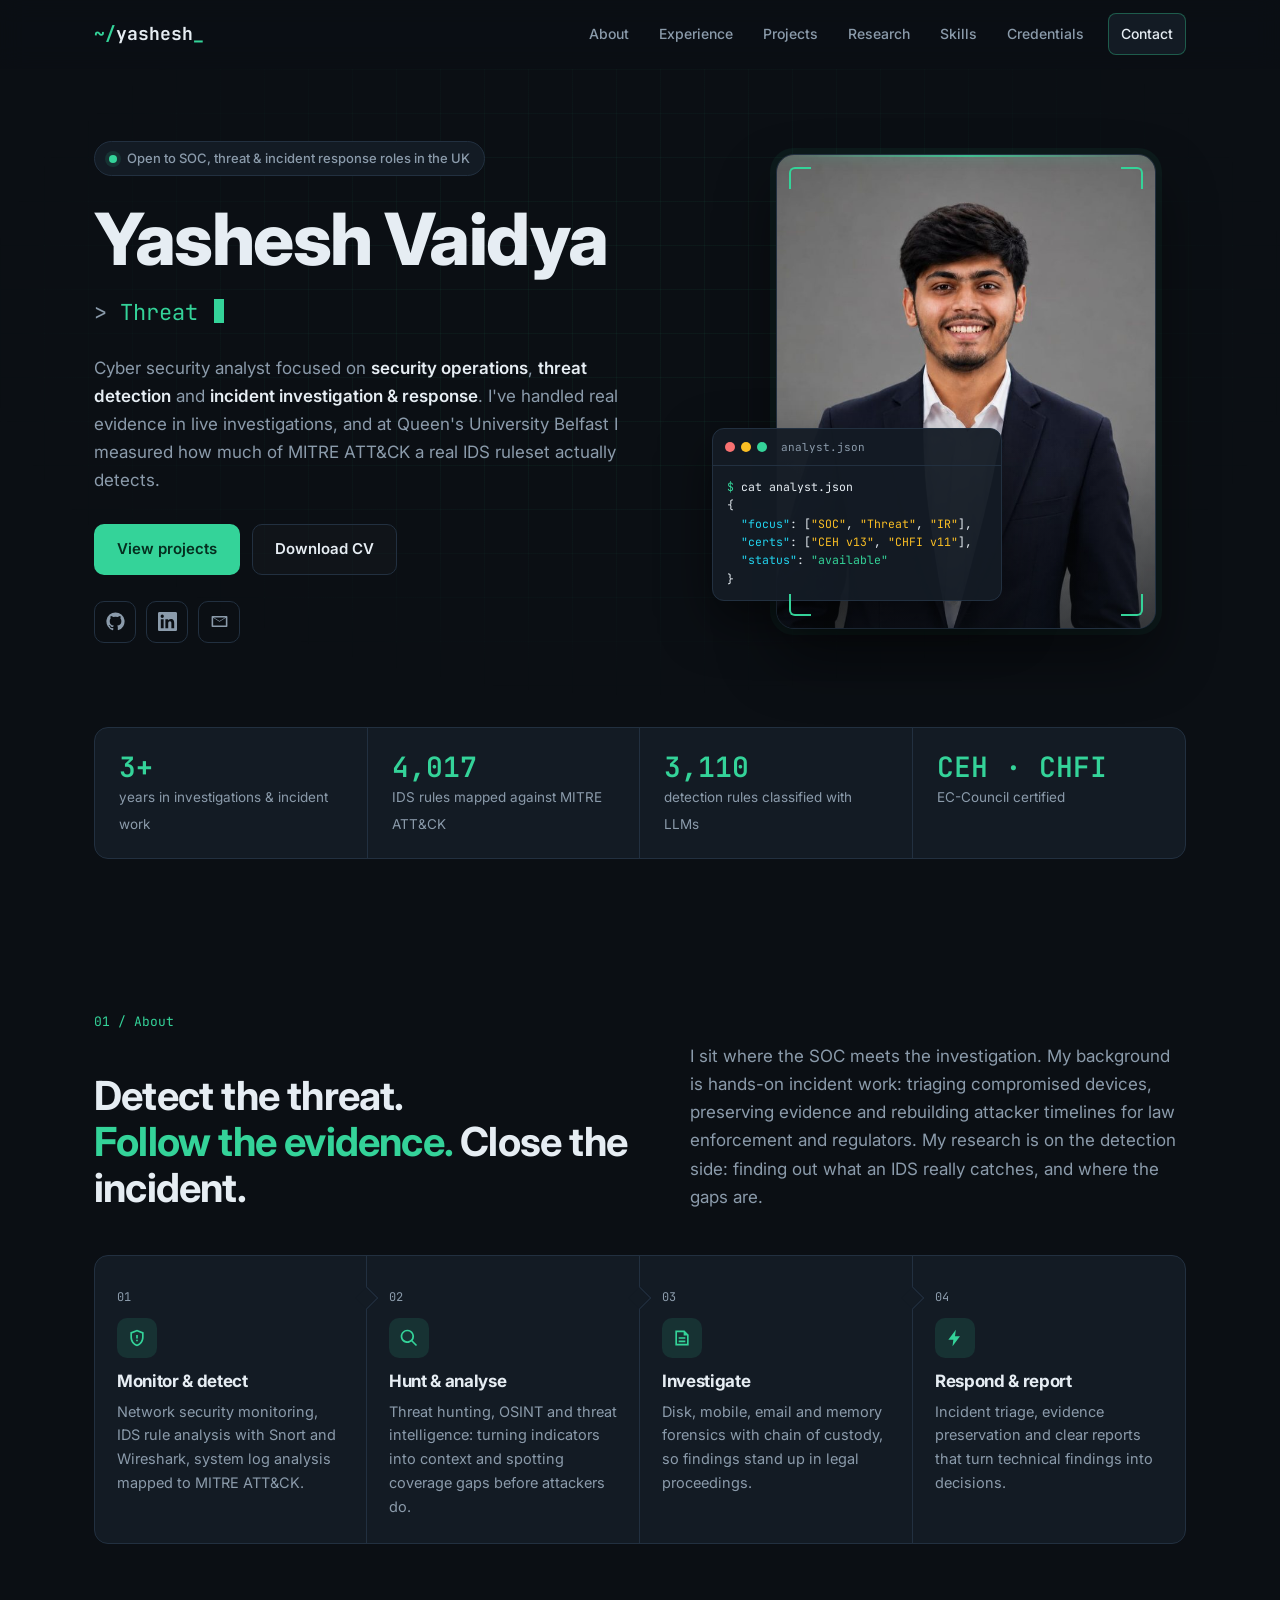
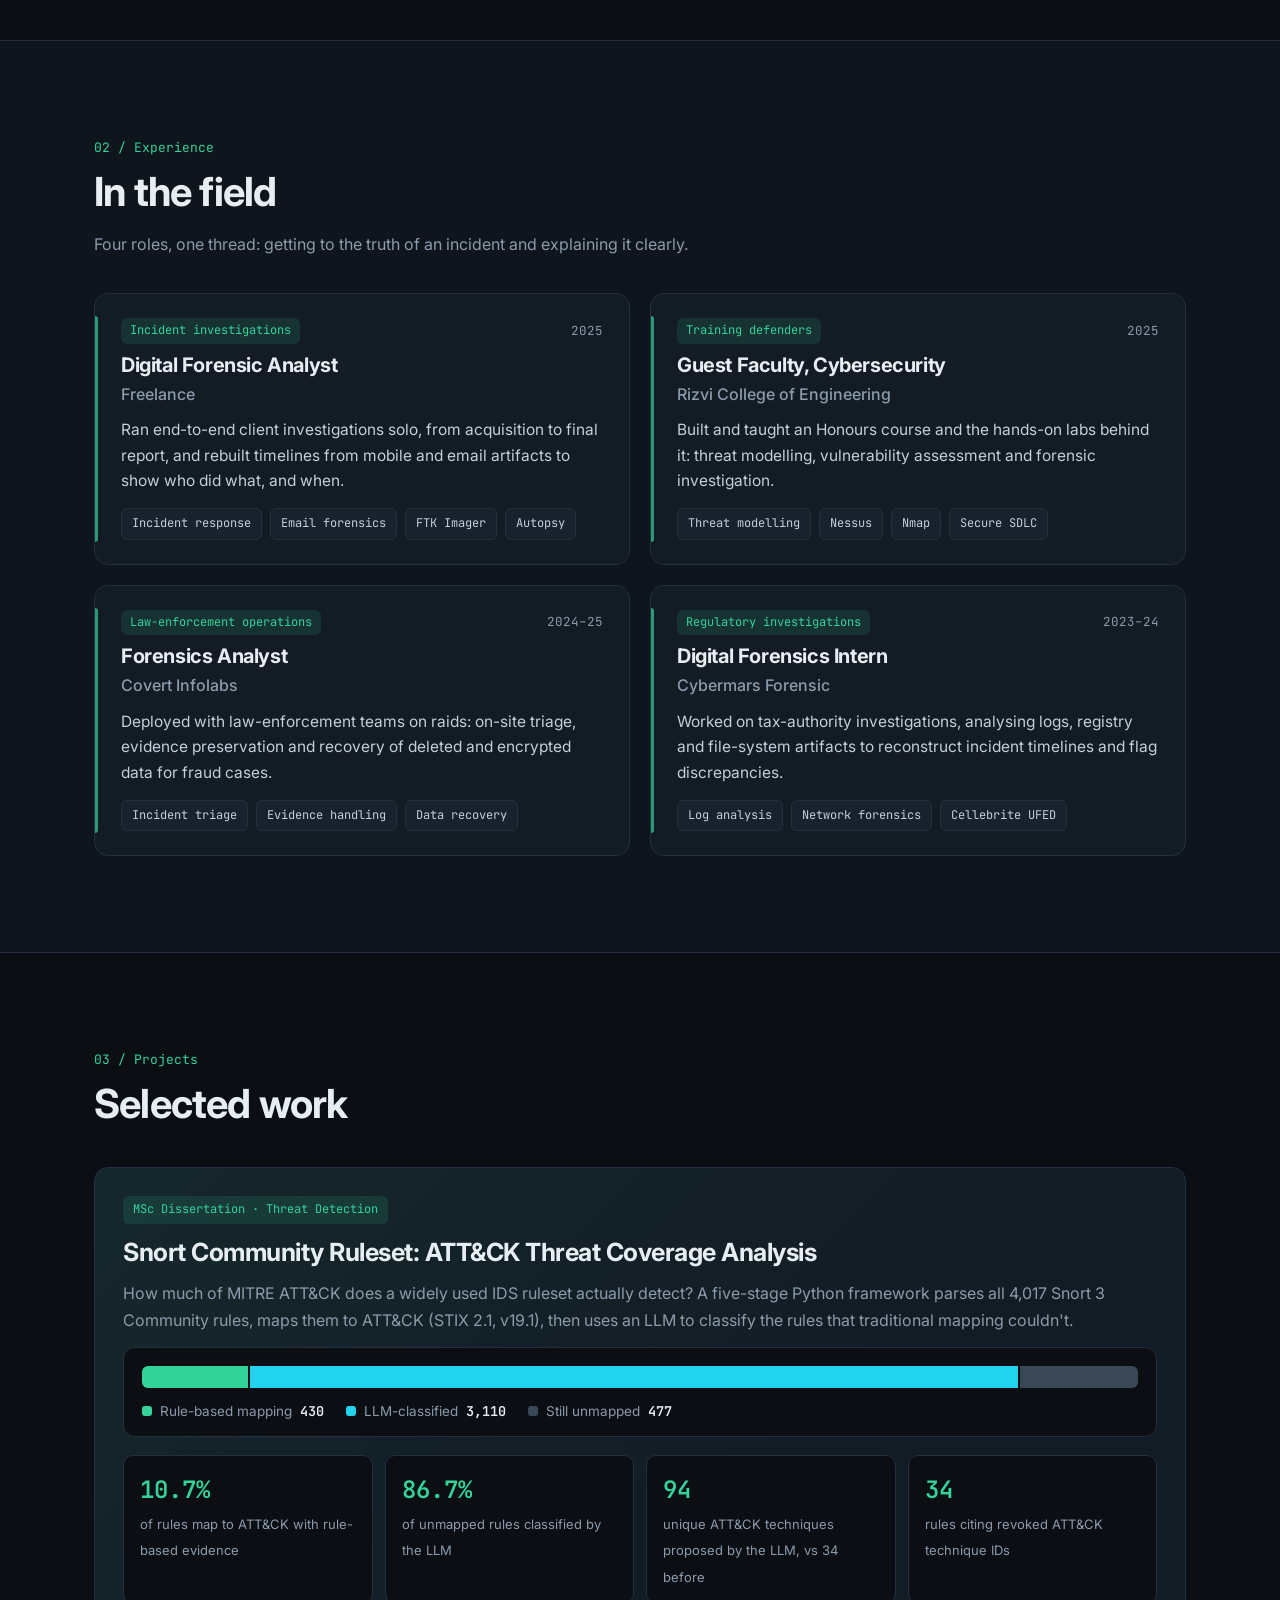
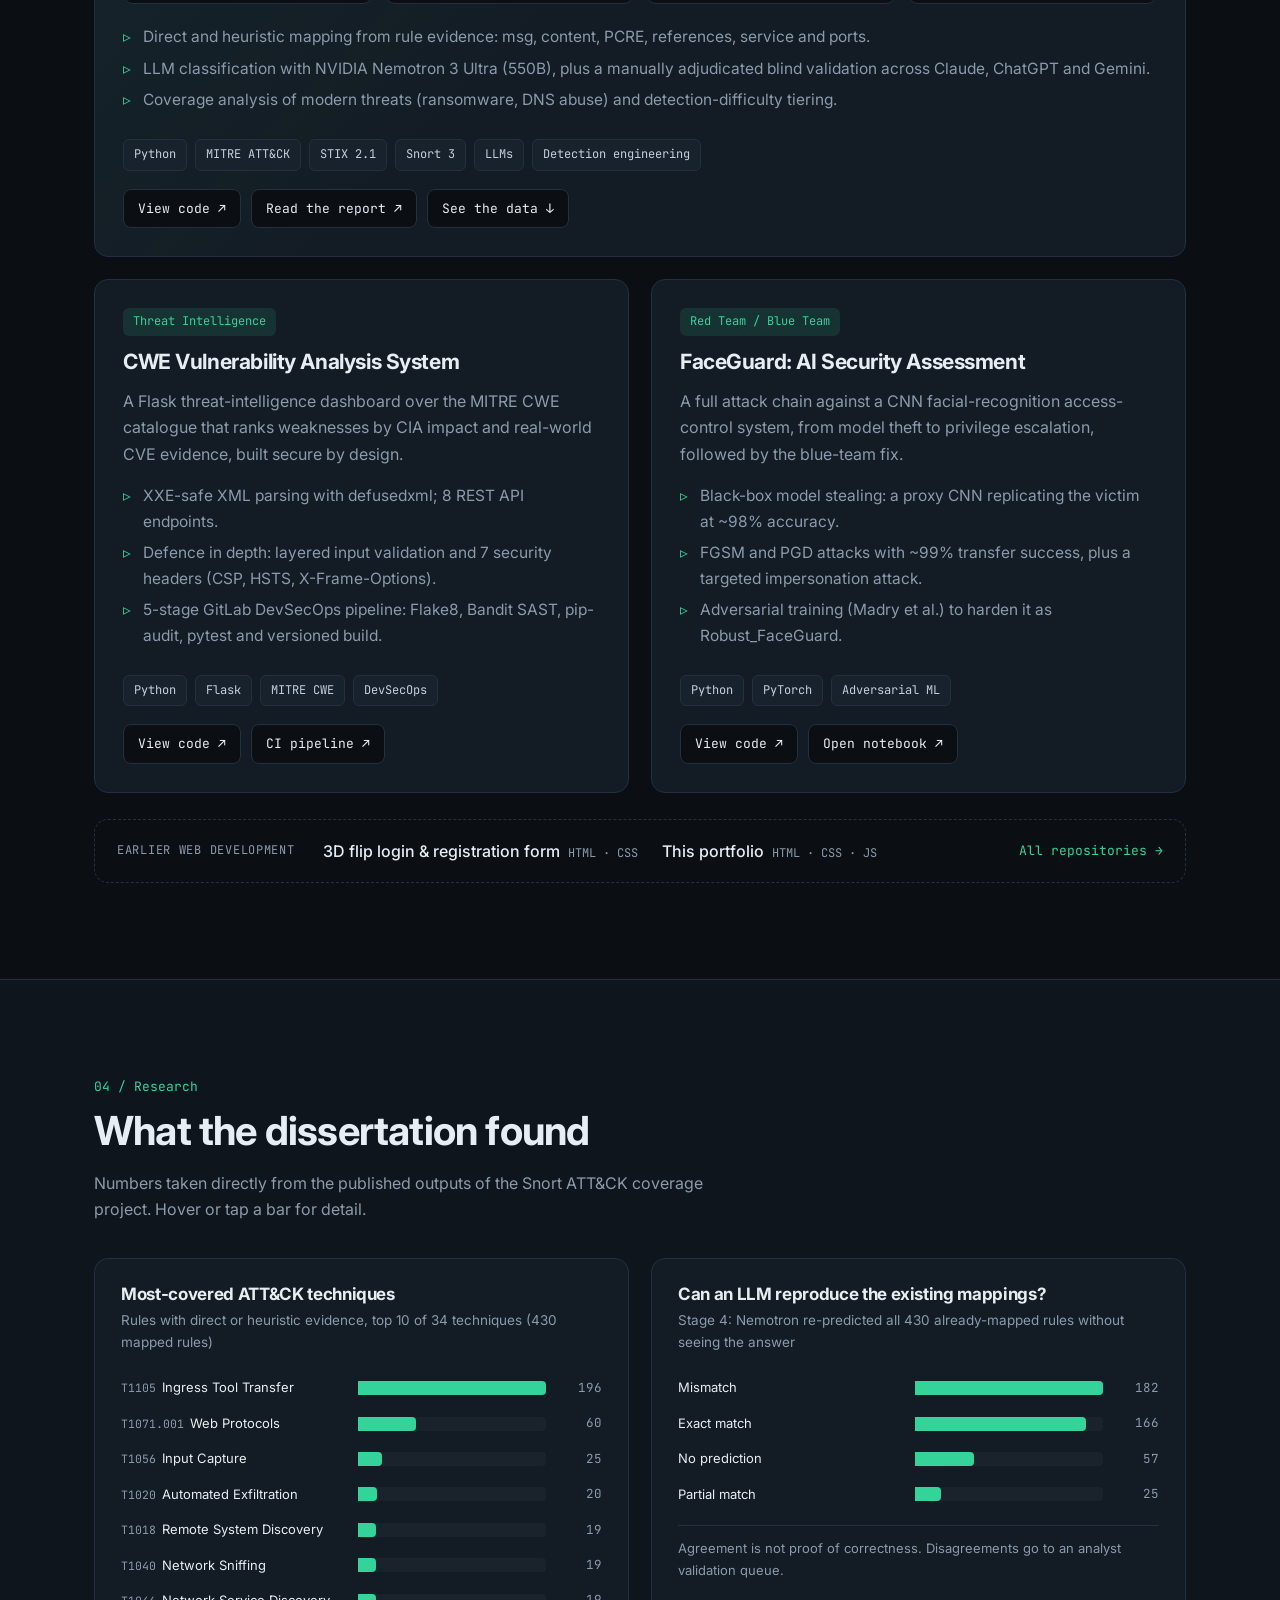
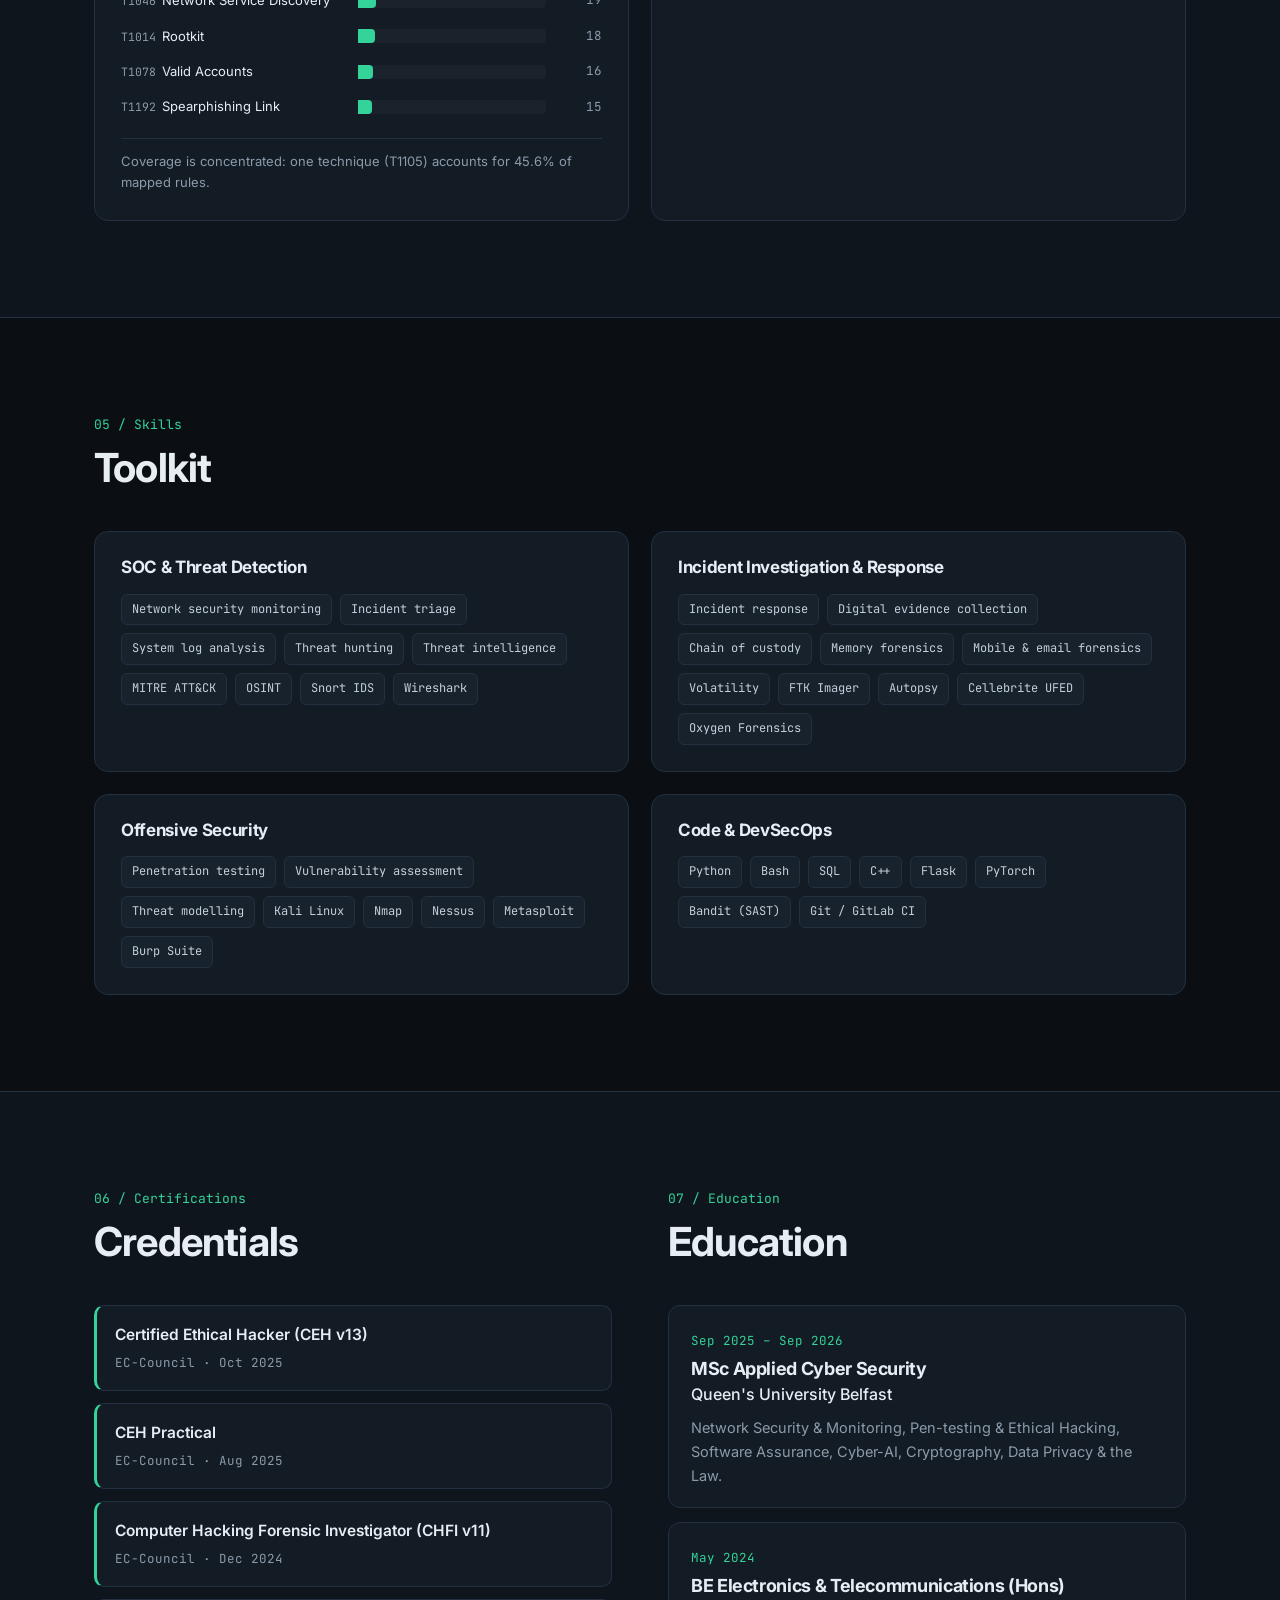
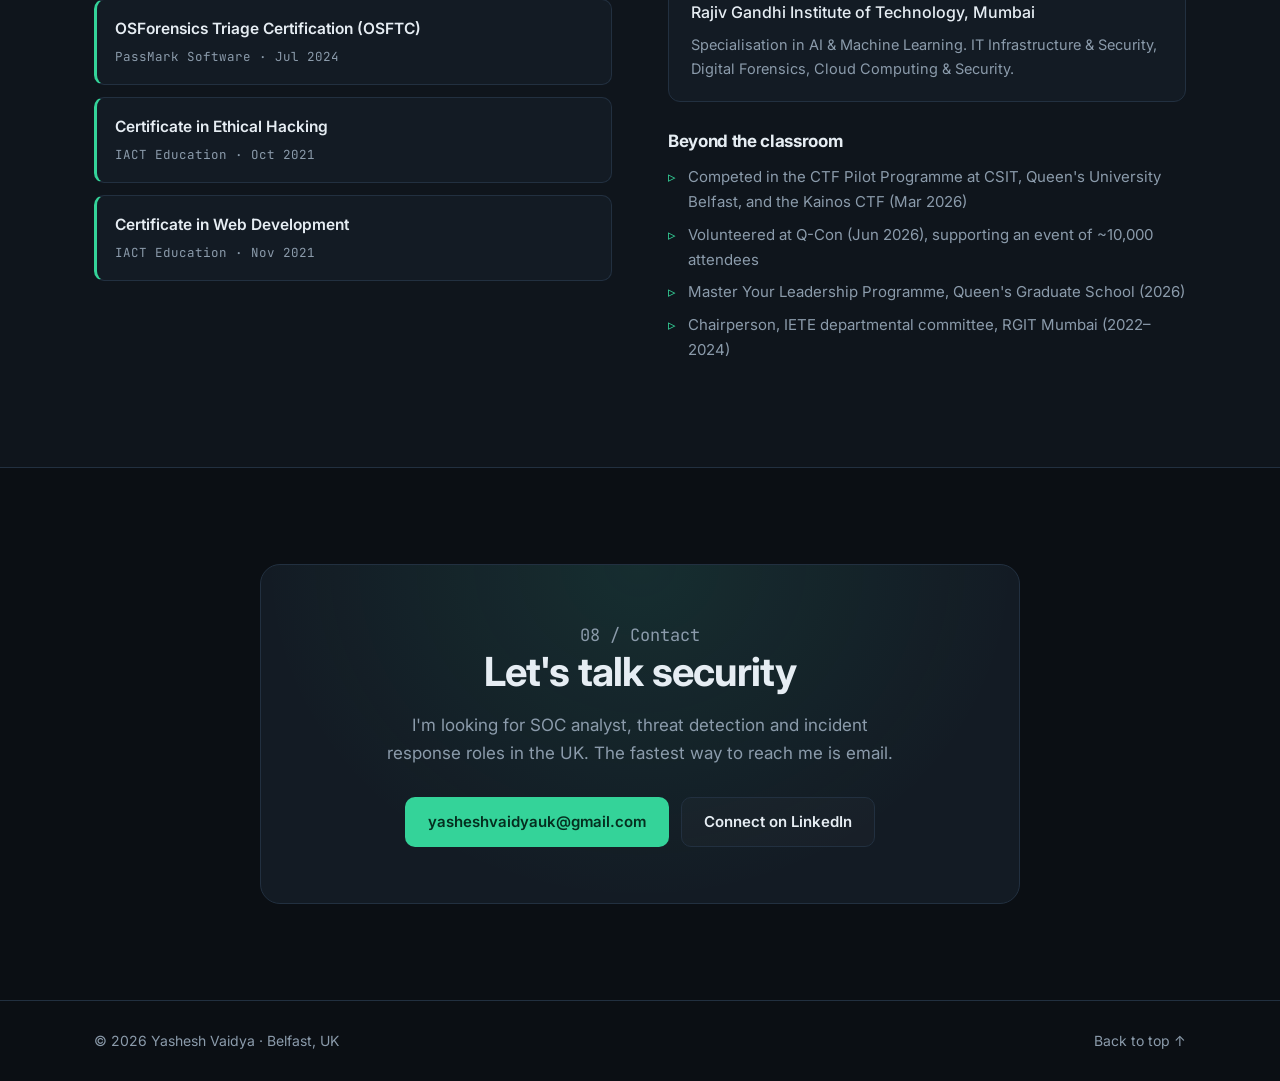
==== commit 42dbee91: "Add files via upload" ====
--- a/index.html
+++ b/index.html
@@ -3,37 +3,39 @@
 <head>
   <meta charset="utf-8">
   <meta name="viewport" content="width=device-width, initial-scale=1">
-  <title>Yashesh Vaidya | Cyber Security &amp; Digital Forensics</title>
-  <meta name="description" content="Yashesh Vaidya — MSc Applied Cyber Security, Queen's University Belfast. CEH & CHFI certified digital forensics analyst working on threat intelligence, detection engineering and AI/ML security.">
+  <title>Yashesh Vaidya | SOC, Threat Detection &amp; Incident Response</title>
+  <meta name="description" content="Yashesh Vaidya — cyber security analyst focused on SOC operations, threat detection and incident investigation & response. MSc Applied Cyber Security, Queen's University Belfast. CEH v13 & CHFI v11.">
   <meta name="author" content="Yashesh Vaidya">
   <link rel="canonical" href="https://yashesh10.github.io/">
   <meta property="og:type" content="website">
   <meta property="og:url" content="https://yashesh10.github.io/">
-  <meta property="og:title" content="Yashesh Vaidya | Cyber Security & Digital Forensics">
-  <meta property="og:description" content="Digital forensics, detection engineering and AI/ML security. MSc Applied Cyber Security, Queen's University Belfast.">
-  <meta property="og:image" content="https://yashesh10.github.io/img/home.png">
-  <meta name="twitter:card" content="summary">
+  <meta property="og:title" content="Yashesh Vaidya | SOC, Threat Detection & Incident Response">
+  <meta property="og:description" content="SOC operations, threat detection and incident investigation & response. MSc Applied Cyber Security, Queen's University Belfast.">
+  <meta property="og:image" content="https://yashesh10.github.io/img/og.jpg">
+  <meta property="og:image:width" content="1200">
+  <meta property="og:image:height" content="630">
+  <meta name="twitter:card" content="summary_large_image">
   <meta name="theme-color" content="#0b0f14">
   <link rel="icon" href="data:image/svg+xml,%3Csvg xmlns='http://www.w3.org/2000/svg' viewBox='0 0 32 32'%3E%3Crect width='32' height='32' rx='7' fill='%230b0f14'/%3E%3Ctext x='16' y='22' font-family='monospace' font-size='15' font-weight='700' fill='%2334d399' text-anchor='middle'%3EYV%3C/text%3E%3C/svg%3E">
   <link rel="preconnect" href="https://fonts.googleapis.com">
   <link rel="preconnect" href="https://fonts.gstatic.com" crossorigin>
   <link href="https://fonts.googleapis.com/css2?family=Inter:wght@400;500;600;700;800&family=JetBrains+Mono:wght@400;500;700&display=swap" rel="stylesheet">
-  <link rel="stylesheet" href="css/style.css">
+  <link rel="stylesheet" href="css/style.css?v=3">
   <script type="application/ld+json">
   {
     "@context": "https://schema.org",
     "@type": "Person",
     "name": "Yashesh Vaidya",
     "url": "https://yashesh10.github.io/",
-    "image": "https://yashesh10.github.io/img/home.png",
-    "jobTitle": "Digital Forensics & Cyber Security Analyst",
+    "image": "https://yashesh10.github.io/img/profile.jpg",
+    "jobTitle": "Cyber Security Analyst — SOC, Threat Detection & Incident Response",
     "email": "mailto:yasheshvaidyauk@gmail.com",
     "address": { "@type": "PostalAddress", "addressLocality": "Belfast", "addressCountry": "GB" },
     "alumniOf": [
       { "@type": "CollegeOrUniversity", "name": "Queen's University Belfast" },
       { "@type": "CollegeOrUniversity", "name": "Rajiv Gandhi Institute of Technology, Mumbai" }
     ],
-    "knowsAbout": ["Digital Forensics", "Incident Response", "MITRE ATT&CK", "Threat Intelligence", "Adversarial Machine Learning", "DevSecOps"],
+    "knowsAbout": ["Security Operations", "Threat Detection", "Threat Intelligence", "Incident Response", "Digital Forensics", "MITRE ATT&CK", "Adversarial Machine Learning"],
     "sameAs": ["https://github.com/Yashesh10", "https://www.linkedin.com/in/yashesh-vaidya-68b637201/"]
   }
   </script>
@@ -69,15 +71,15 @@
       <div class="grid-bg" aria-hidden="true"></div>
       <div class="wrap hero-inner">
         <div class="hero-text">
-          <p class="eyebrow"><span class="dot"></span> Open to cyber security roles in the UK</p>
+          <p class="eyebrow"><span class="dot"></span> Open to SOC, threat &amp; incident response roles in the UK</p>
           <h1>Yashesh Vaidya</h1>
-          <p class="role" aria-label="Digital Forensics Analyst, Security Researcher, Detection Engineering, AI/ML Security">
-            <span class="mono">&gt;</span> <span id="typed">Digital Forensics Analyst</span><span class="caret" aria-hidden="true"></span>
+          <p class="role" aria-label="SOC Analyst, Threat Detection, Threat Intelligence, Incident Response, DFIR Investigator">
+            <span class="mono">&gt;</span> <span id="typed">SOC Analyst</span><span class="caret" aria-hidden="true"></span>
           </p>
           <p class="lead">
-            MSc Applied Cyber Security at <strong>Queen's University Belfast</strong>, CEH &amp; CHFI certified, with 3+ years in
-            digital forensics and incident investigation. I work on threat intelligence, detection coverage and
-            the security of AI systems.
+            Cyber security analyst focused on <strong>security operations</strong>, <strong>threat detection</strong> and
+            <strong>incident investigation &amp; response</strong>. I've handled real evidence in live investigations,
+            and at Queen's University Belfast I measured how much of MITRE ATT&amp;CK a real IDS ruleset actually detects.
           </p>
           <div class="hero-actions">
             <a href="#projects" class="btn btn-primary">View projects</a>
@@ -97,16 +99,19 @@
         </div>
 
         <div class="hero-visual">
-          <div class="photo-ring">
-            <img src="img/home.png" alt="Portrait of Yashesh Vaidya" width="450" height="450">
+          <div class="portrait">
+            <img src="img/profile.jpg" alt="Portrait of Yashesh Vaidya" width="640" height="800">
+            <span class="corner tl" aria-hidden="true"></span><span class="corner tr" aria-hidden="true"></span>
+            <span class="corner bl" aria-hidden="true"></span><span class="corner br" aria-hidden="true"></span>
+            <span class="scan" aria-hidden="true"></span>
           </div>
           <div class="terminal" aria-hidden="true">
-            <div class="term-bar"><i></i><i></i><i></i><span>whoami</span></div>
-<pre><span class="t-p">$</span> cat profile.json
+            <div class="term-bar"><i></i><i></i><i></i><span>analyst.json</span></div>
+<pre><span class="t-p">$</span> cat analyst.json
 {
-  <span class="t-k">"location"</span>: <span class="t-s">"Belfast, UK"</span>,
-  <span class="t-k">"focus"</span>: [<span class="t-s">"DFIR"</span>, <span class="t-s">"CTI"</span>, <span class="t-s">"AI Sec"</span>],
-  <span class="t-k">"certs"</span>: [<span class="t-s">"CEH v13"</span>, <span class="t-s">"CHFI v11"</span>]
+  <span class="t-k">"focus"</span>: [<span class="t-s">"SOC"</span>, <span class="t-s">"Threat"</span>, <span class="t-s">"IR"</span>],
+  <span class="t-k">"certs"</span>: [<span class="t-s">"CEH v13"</span>, <span class="t-s">"CHFI v11"</span>],
+  <span class="t-k">"status"</span>: <span class="t-ok">"available"</span>
 }</pre>
           </div>
         </div>
@@ -114,39 +119,53 @@
 
       <div class="wrap">
         <ul class="stats">
-          <li><strong>3+</strong><span>years in digital forensics</span></li>
-          <li><strong>4,017</strong><span>Snort rules analysed against ATT&amp;CK</span></li>
-          <li><strong>~99%</strong><span>adversarial transfer success in AI red-team</span></li>
-          <li><strong>3</strong><span>EC-Council certifications</span></li>
+          <li><strong>3+</strong><span>years in investigations &amp; incident work</span></li>
+          <li><strong>4,017</strong><span>IDS rules mapped against MITRE ATT&amp;CK</span></li>
+          <li><strong>3,110</strong><span>detection rules classified with LLMs</span></li>
+          <li><strong>CEH · CHFI</strong><span>EC-Council certified</span></li>
         </ul>
       </div>
     </section>
 
     <!-- ABOUT -->
     <section id="about" class="section">
-      <div class="wrap two-col">
-        <div>
-          <p class="kicker">01 / About</p>
-          <h2>From forensic labs to detection research</h2>
-        </div>
-        <div class="prose reveal">
-          <p>
-            I've spent the last few years on the evidence side of security: imaging devices, preserving chain of custody,
-            recovering deleted and hidden data, and writing reports that hold up in legal proceedings. That work took me
-            alongside law-enforcement raids and tax-authority investigations in India, and into a classroom where I taught
-            an Honours course in cybersecurity and digital forensics.
+      <div class="wrap">
+        <p class="kicker">01 / About</p>
+        <div class="about-head">
+          <h2>Detect the threat.<br><span class="hl">Follow the evidence.</span> Close the incident.</h2>
+          <p class="about-intro reveal">
+            I sit where the SOC meets the investigation. My background is hands-on incident work: triaging
+            compromised devices, preserving evidence and rebuilding attacker timelines for law enforcement and regulators.
+            My research is on the detection side: finding out what an IDS really catches, and where the gaps are.
           </p>
-          <p>
-            At Queen's University Belfast I applied that investigative mindset to defensive engineering: measuring
-            how well a real IDS ruleset covers MITRE ATT&amp;CK, building secure-by-design tooling with DevSecOps pipelines,
-            and red-teaming machine-learning models to see how they break.
-          </p>
-          <ul class="facts">
-            <li><span>Based in</span>Belfast, Northern Ireland</li>
-            <li><span>Education</span>MSc Applied Cyber Security, QUB</li>
-            <li><span>Frameworks</span>MITRE ATT&amp;CK, MITRE CWE, SSDLC</li>
-          </ul>
-        </div>
+        </div>
+
+        <ol class="kill-chain reveal" aria-label="How I work">
+          <li>
+            <span class="kc-step">01</span>
+            <span class="kc-icon" aria-hidden="true"><svg viewBox="0 0 24 24"><path d="M12 2 4 5v6c0 5 3.4 9.4 8 11 4.6-1.6 8-6 8-11V5l-8-3Zm0 2.2 6 2.3V11c0 3.9-2.5 7.4-6 8.9-3.5-1.5-6-5-6-8.9V6.5l6-2.3Zm-1 4.3v4h2v-4h-2Zm0 5.5v2h2v-2h-2Z"/></svg></span>
+            <h3>Monitor &amp; detect</h3>
+            <p>Network security monitoring, IDS rule analysis with Snort and Wireshark, system log analysis mapped to MITRE ATT&amp;CK.</p>
+          </li>
+          <li>
+            <span class="kc-step">02</span>
+            <span class="kc-icon" aria-hidden="true"><svg viewBox="0 0 24 24"><path d="M10 2a8 8 0 0 1 6.32 12.9l5.39 5.4-1.41 1.4-5.4-5.39A8 8 0 1 1 10 2Zm0 2a6 6 0 1 0 0 12 6 6 0 0 0 0-12Z"/></svg></span>
+            <h3>Hunt &amp; analyse</h3>
+            <p>Threat hunting, OSINT and threat intelligence: turning indicators into context and spotting coverage gaps before attackers do.</p>
+          </li>
+          <li>
+            <span class="kc-step">03</span>
+            <span class="kc-icon" aria-hidden="true"><svg viewBox="0 0 24 24"><path d="M4 3h11l5 5v13H4V3Zm2 2v14h12V9h-4V5H6Zm2 6h8v2H8v-2Zm0 4h8v2H8v-2Z"/></svg></span>
+            <h3>Investigate</h3>
+            <p>Disk, mobile, email and memory forensics with chain of custody, so findings stand up in legal proceedings.</p>
+          </li>
+          <li>
+            <span class="kc-step">04</span>
+            <span class="kc-icon" aria-hidden="true"><svg viewBox="0 0 24 24"><path d="M13 2 4 14h6l-1 8 9-12h-6l1-8Z"/></svg></span>
+            <h3>Respond &amp; report</h3>
+            <p>Incident triage, evidence preservation and clear reports that turn technical findings into decisions.</p>
+          </li>
+        </ol>
       </div>
     </section>
 
@@ -154,51 +173,54 @@
     <section id="experience" class="section alt">
       <div class="wrap">
         <p class="kicker">02 / Experience</p>
-        <h2>Where I've worked</h2>
-
-        <ol class="timeline">
-          <li class="reveal">
-            <div class="tl-meta"><time>May 2025 – Aug 2025</time></div>
-            <div class="tl-body">
-              <h3>Digital Forensic Analyst <span>· Freelance</span></h3>
-              <ul>
-                <li>Independent investigations for clients: forensic acquisition, imaging and chain-of-custody documentation with FTK Imager and Autopsy.</li>
-                <li>Mobile and email forensics with Oxygen Forensics and header analysis; recovered deleted data and correlated artifacts into investigation timelines.</li>
-                <li>Turned technical findings into clear reports supporting client decisions, incident response and legal proceedings.</li>
-              </ul>
-            </div>
-          </li>
-          <li class="reveal">
-            <div class="tl-meta"><time>Feb 2025 – Apr 2025</time></div>
-            <div class="tl-body">
-              <h3>Guest Faculty, Cybersecurity &amp; Digital Forensics <span>· Rizvi College of Engineering</span></h3>
-              <ul>
-                <li>Designed and delivered an Honours course in cybersecurity, digital forensics and application security — Secure SDLC, threat modelling, vulnerability assessment and forensic methodology.</li>
-                <li>Ran hands-on training with FTK Imager, Oxygen Forensic Suite, Nmap and Nessus; designed and assessed practical labs.</li>
-              </ul>
-            </div>
-          </li>
-          <li class="reveal">
-            <div class="tl-meta"><time>Dec 2024 – Feb 2025</time></div>
-            <div class="tl-body">
-              <h3>Forensics Analyst <span>· Covert Infolabs Pvt Ltd</span></h3>
-              <ul>
-                <li>Worked with law-enforcement agencies during investigations and raids — incident triage, evidence identification, preservation and analysis.</li>
-                <li>Forensic imaging with write-blockers to keep evidence admissible; recovered deleted, encrypted and hidden data for fraud investigations.</li>
-              </ul>
-            </div>
-          </li>
-          <li class="reveal">
-            <div class="tl-meta"><time>Nov 2023 – Dec 2024</time></div>
-            <div class="tl-body">
-              <h3>Digital Forensics Intern <span>· Cybermars Forensic Pvt Ltd</span></h3>
-              <ul>
-                <li>Analysed seized data for tax authorities through e-discovery and forensic review, uncovering key discrepancies in compliance investigations.</li>
-                <li>Network forensics and artifact analysis of logs, registry and file systems; mobile extraction with Cellebrite UFED and Oxygen Forensics.</li>
-              </ul>
-            </div>
-          </li>
-        </ol>
+        <h2>In the field</h2>
+        <p class="section-lead">Four roles, one thread: getting to the truth of an incident and explaining it clearly.</p>
+
+        <div class="cases">
+          <article class="case reveal">
+            <header>
+              <span class="case-id">Incident investigations</span>
+              <time>2025</time>
+            </header>
+            <h3>Digital Forensic Analyst</h3>
+            <p class="case-org">Freelance</p>
+            <p class="case-story">Ran end-to-end client investigations solo, from acquisition to final report, and rebuilt timelines from mobile and email artifacts to show who did what, and when.</p>
+            <ul class="tags"><li>Incident response</li><li>Email forensics</li><li>FTK Imager</li><li>Autopsy</li></ul>
+          </article>
+
+          <article class="case reveal">
+            <header>
+              <span class="case-id">Training defenders</span>
+              <time>2025</time>
+            </header>
+            <h3>Guest Faculty, Cybersecurity</h3>
+            <p class="case-org">Rizvi College of Engineering</p>
+            <p class="case-story">Built and taught an Honours course and the hands-on labs behind it: threat modelling, vulnerability assessment and forensic investigation.</p>
+            <ul class="tags"><li>Threat modelling</li><li>Nessus</li><li>Nmap</li><li>Secure SDLC</li></ul>
+          </article>
+
+          <article class="case reveal">
+            <header>
+              <span class="case-id">Law-enforcement operations</span>
+              <time>2024–25</time>
+            </header>
+            <h3>Forensics Analyst</h3>
+            <p class="case-org">Covert Infolabs</p>
+            <p class="case-story">Deployed with law-enforcement teams on raids: on-site triage, evidence preservation and recovery of deleted and encrypted data for fraud cases.</p>
+            <ul class="tags"><li>Incident triage</li><li>Evidence handling</li><li>Data recovery</li></ul>
+          </article>
+
+          <article class="case reveal">
+            <header>
+              <span class="case-id">Regulatory investigations</span>
+              <time>2023–24</time>
+            </header>
+            <h3>Digital Forensics Intern</h3>
+            <p class="case-org">Cybermars Forensic</p>
+            <p class="case-story">Worked on tax-authority investigations, analysing logs, registry and file-system artifacts to reconstruct incident timelines and flag discrepancies.</p>
+            <ul class="tags"><li>Log analysis</li><li>Network forensics</li><li>Cellebrite UFED</li></ul>
+          </article>
+        </div>
       </div>
     </section>
 
@@ -211,24 +233,40 @@
         <div class="projects">
           <article class="project featured reveal">
             <div class="project-head">
-              <span class="badge">MSc Dissertation · QUB</span>
-            </div>
-            <h3>Snort Community Ruleset — ATT&amp;CK Threat Coverage Analysis</h3>
+              <span class="badge">MSc Dissertation · Threat Detection</span>
+            </div>
+            <h3>Snort Community Ruleset: ATT&amp;CK Threat Coverage Analysis</h3>
             <p>
-              A five-stage Python framework that parses all 4,017 Snort 3 Community rules across 27 classtype categories and
-              measures how much of MITRE ATT&amp;CK they actually cover, validated against ATT&amp;CK STIX 2.1 (v19.1).
+              How much of MITRE ATT&amp;CK does a widely used IDS ruleset actually detect? A five-stage Python framework parses all
+              4,017 Snort 3 Community rules, maps them to ATT&amp;CK (STIX 2.1, v19.1), then uses an LLM to classify the rules that
+              traditional mapping couldn't.
             </p>
-            <div class="metrics">
-              <div><strong>10.70%</strong><span>of rules map to ATT&amp;CK</span></div>
-              <div><strong>34</strong><span>rules cite revoked technique IDs</span></div>
-              <div><strong>3,587</strong><span>unmapped rules classified by LLM</span></div>
+
+            <div class="coverage" role="img" aria-label="Coverage of 4,017 rules: 430 mapped by direct or heuristic evidence, 3,110 given an LLM candidate technique, 477 still unmapped">
+              <div class="cov-bar">
+                <span class="seg seg-a" style="flex:430" data-tip="430 rules (10.7%) mapped by direct or heuristic ATT&amp;CK evidence"></span>
+                <span class="seg seg-b" style="flex:3110" data-tip="3,110 rules (77.4%) given an LLM candidate technique, pending analyst validation"></span>
+                <span class="seg seg-c" style="flex:477" data-tip="477 rules (11.9%) still unmapped"></span>
+              </div>
+              <ul class="cov-legend">
+                <li><i class="sw sw-a"></i>Rule-based mapping <b>430</b></li>
+                <li><i class="sw sw-b"></i>LLM-classified <b>3,110</b></li>
+                <li><i class="sw sw-c"></i>Still unmapped <b>477</b></li>
+              </ul>
+            </div>
+
+            <div class="metrics four">
+              <div><strong>10.7%</strong><span>of rules map to ATT&amp;CK with rule-based evidence</span></div>
+              <div><strong>86.7%</strong><span>of unmapped rules classified by the LLM</span></div>
+              <div><strong>94</strong><span>unique ATT&amp;CK techniques proposed by the LLM, vs 34 before</span></div>
+              <div><strong>34</strong><span>rules citing revoked ATT&amp;CK technique IDs</span></div>
             </div>
             <ul class="points">
-              <li>Direct and heuristic ATT&amp;CK mapping from rule evidence — msg, content, PCRE, references, service and ports.</li>
-              <li>LLM classification with NVIDIA Nemotron 3 Ultra (550B) plus a manually adjudicated blind validation across Claude, ChatGPT and Gemini.</li>
-              <li>Coverage analysis of modern threats (ransomware, DNS abuse), detection-difficulty tiering and matplotlib visualisations.</li>
+              <li>Direct and heuristic mapping from rule evidence: msg, content, PCRE, references, service and ports.</li>
+              <li>LLM classification with NVIDIA Nemotron 3 Ultra (550B), plus a manually adjudicated blind validation across Claude, ChatGPT and Gemini.</li>
+              <li>Coverage analysis of modern threats (ransomware, DNS abuse) and detection-difficulty tiering.</li>
             </ul>
-            <ul class="tags"><li>Python</li><li>MITRE ATT&amp;CK</li><li>STIX 2.1</li><li>LLMs</li><li>matplotlib</li><li>GitLab</li></ul>
+            <ul class="tags"><li>Python</li><li>MITRE ATT&amp;CK</li><li>STIX 2.1</li><li>Snort 3</li><li>LLMs</li><li>Detection engineering</li></ul>
             <div class="links">
               <a class="link-btn" href="https://github.com/Yashesh10/Snort-Community-Ruleset-Threat-Coverage-Analysis" target="_blank" rel="noopener">View code ↗</a>
               <a class="link-btn" href="https://github.com/Yashesh10/Snort-Community-Ruleset-Threat-Coverage-Analysis/blob/main/all_categories_output/report.md" target="_blank" rel="noopener">Read the report ↗</a>
@@ -238,18 +276,18 @@
 
           <article class="project reveal">
             <div class="project-head">
-              <span class="badge">Software Assurance</span>
+              <span class="badge">Threat Intelligence</span>
             </div>
             <h3>CWE Vulnerability Analysis System</h3>
             <p>
-              A Python/Flask threat-intelligence dashboard over the MITRE CWE dataset, with CIA-impact and CVE-ranked views — built secure by design.
+              A Flask threat-intelligence dashboard over the MITRE CWE catalogue that ranks weaknesses by CIA impact and real-world CVE evidence, built secure by design.
             </p>
             <ul class="points">
-              <li>XXE-safe XML parsing with defusedxml; 8 REST API endpoints and per-CWE detail pages.</li>
+              <li>XXE-safe XML parsing with defusedxml; 8 REST API endpoints.</li>
               <li>Defence in depth: layered input validation and 7 security headers (CSP, HSTS, X-Frame-Options).</li>
-              <li>5-stage GitLab DevSecOps pipeline — Flake8, Bandit SAST, pip-audit, pytest and a versioned build.</li>
+              <li>5-stage GitLab DevSecOps pipeline: Flake8, Bandit SAST, pip-audit, pytest and versioned build.</li>
             </ul>
-            <ul class="tags"><li>Python</li><li>Flask</li><li>DevSecOps</li><li>SAST</li><li>MITRE CWE</li></ul>
+            <ul class="tags"><li>Python</li><li>Flask</li><li>MITRE CWE</li><li>DevSecOps</li></ul>
             <div class="links">
               <a class="link-btn" href="https://github.com/Yashesh10/CWE-Threat-Intelligence-Dashboard" target="_blank" rel="noopener">View code ↗</a>
               <a class="link-btn" href="https://github.com/Yashesh10/CWE-Threat-Intelligence-Dashboard/blob/main/.gitlab-ci.yml" target="_blank" rel="noopener">CI pipeline ↗</a>
@@ -258,18 +296,18 @@
 
           <article class="project reveal">
             <div class="project-head">
-              <span class="badge">Cyber-AI</span>
-            </div>
-            <h3>FaceGuard — AI Red Team / Blue Team Assessment</h3>
+              <span class="badge">Red Team / Blue Team</span>
+            </div>
+            <h3>FaceGuard: AI Security Assessment</h3>
             <p>
-              An attack chain against a CNN facial-recognition access-control system, from model theft to privilege escalation — then hardening it.
+              A full attack chain against a CNN facial-recognition access-control system, from model theft to privilege escalation, followed by the blue-team fix.
             </p>
             <ul class="points">
               <li>Black-box model stealing: a proxy CNN replicating the victim at ~98% accuracy.</li>
               <li>FGSM and PGD attacks with ~99% transfer success, plus a targeted impersonation attack.</li>
-              <li>Madry et al. adversarial training to build Robust_FaceGuard and weigh the accuracy–robustness trade-off.</li>
+              <li>Adversarial training (Madry et al.) to harden it as Robust_FaceGuard.</li>
             </ul>
-            <ul class="tags"><li>Python</li><li>PyTorch</li><li>Adversarial ML</li><li>Red Team</li></ul>
+            <ul class="tags"><li>Python</li><li>PyTorch</li><li>Adversarial ML</li></ul>
             <div class="links">
               <a class="link-btn" href="https://github.com/Yashesh10/FaceGuard_AI-Security" target="_blank" rel="noopener">View code ↗</a>
               <a class="link-btn" href="https://github.com/Yashesh10/FaceGuard_AI-Security/blob/main/FaceGuard_AI%20security.ipynb" target="_blank" rel="noopener">Open notebook ↗</a>
@@ -314,20 +352,7 @@
               <p>Stage 4: Nemotron re-predicted all 430 already-mapped rules without seeing the answer</p>
             </figcaption>
             <div class="bars" id="chart-validation" role="list"></div>
-            <p class="chart-note">Agreement is not proof of correctness — disagreements are routed to an analyst validation queue.</p>
-          </figure>
-
-          <figure class="chart-card wide reveal">
-            <figcaption>
-              <h3>Ruleset coverage at a glance</h3>
-              <p>All 4,017 rules in the Snort 3 Community ruleset</p>
-            </figcaption>
-            <div class="glance">
-              <div><strong>430</strong><span>rules mapped by direct or heuristic evidence (10.7%)</span></div>
-              <div><strong>3,110</strong><span>unmapped rules given an LLM candidate technique — pending analyst validation</span></div>
-              <div><strong>118×</strong><span>coverage inflation: rules per unique technique (4,017 ÷ 34)</span></div>
-              <div><strong>27</strong><span>classtype categories, 14 of them with zero direct ATT&amp;CK references</span></div>
-            </div>
+            <p class="chart-note">Agreement is not proof of correctness. Disagreements go to an analyst validation queue.</p>
           </figure>
         </div>
       </div>
@@ -340,20 +365,20 @@
         <h2>Toolkit</h2>
         <div class="skills">
           <div class="skill-card reveal">
-            <h3>Forensics &amp; IR</h3>
-            <ul class="tags"><li>Computer forensics</li><li>Mobile forensics</li><li>Email forensics</li><li>Network forensics</li><li>Digital evidence collection</li><li>Chain of custody</li><li>Incident response</li><li>E-discovery</li><li>Artifact analysis</li><li>System log analysis</li></ul>
+            <h3>SOC &amp; Threat Detection</h3>
+            <ul class="tags"><li>Network security monitoring</li><li>Incident triage</li><li>System log analysis</li><li>Threat hunting</li><li>Threat intelligence</li><li>MITRE ATT&amp;CK</li><li>OSINT</li><li>Snort IDS</li><li>Wireshark</li></ul>
           </div>
           <div class="skill-card reveal">
-            <h3>Offensive &amp; Defensive</h3>
-            <ul class="tags"><li>Penetration testing</li><li>Vulnerability assessment</li><li>Threat hunting</li><li>Threat modelling</li><li>OSINT</li><li>Network security monitoring</li><li>Security auditing</li><li>MITRE ATT&amp;CK</li><li>Risk assessment</li></ul>
+            <h3>Incident Investigation &amp; Response</h3>
+            <ul class="tags"><li>Incident response</li><li>Digital evidence collection</li><li>Chain of custody</li><li>Memory forensics</li><li>Mobile &amp; email forensics</li><li>Volatility</li><li>FTK Imager</li><li>Autopsy</li><li>Cellebrite UFED</li><li>Oxygen Forensics</li></ul>
           </div>
           <div class="skill-card reveal">
-            <h3>Tools</h3>
-            <ul class="tags"><li>Kali Linux</li><li>Nmap</li><li>Nessus</li><li>Wireshark</li><li>Snort</li><li>Metasploit</li><li>Burp Suite</li><li>Volatility</li><li>FTK Imager</li><li>Autopsy</li><li>Cellebrite UFED</li><li>Oxygen Forensics</li><li>OSForensics</li><li>Agent Ransack</li></ul>
+            <h3>Offensive Security</h3>
+            <ul class="tags"><li>Penetration testing</li><li>Vulnerability assessment</li><li>Threat modelling</li><li>Kali Linux</li><li>Nmap</li><li>Nessus</li><li>Metasploit</li><li>Burp Suite</li></ul>
           </div>
           <div class="skill-card reveal">
             <h3>Code &amp; DevSecOps</h3>
-            <ul class="tags"><li>Python</li><li>C++</li><li>Bash</li><li>SQL</li><li>Flask</li><li>PyTorch</li><li>Bandit (SAST)</li><li>defusedxml</li><li>Git / GitLab CI</li><li>HTML / CSS / JS</li><li>PHP</li><li>Figma</li></ul>
+            <ul class="tags"><li>Python</li><li>Bash</li><li>SQL</li><li>C++</li><li>Flask</li><li>PyTorch</li><li>Bandit (SAST)</li><li>Git / GitLab CI</li></ul>
           </div>
         </div>
       </div>
@@ -370,8 +395,8 @@
             <li><strong>CEH Practical</strong><span>EC-Council · Aug 2025</span></li>
             <li><strong>Computer Hacking Forensic Investigator (CHFI v11)</strong><span>EC-Council · Dec 2024</span></li>
             <li><strong>OSForensics Triage Certification (OSFTC)</strong><span>PassMark Software · Jul 2024</span></li>
+            <li><strong>Certificate in Ethical Hacking</strong><span>IACT Education · Oct 2021</span></li>
             <li><strong>Certificate in Web Development</strong><span>IACT Education · Nov 2021</span></li>
-            <li><strong>Certificate in Ethical Hacking</strong><span>IACT Education · Oct 2021</span></li>
           </ul>
         </div>
         <div>
@@ -382,13 +407,13 @@
               <time>Sep 2025 – Sep 2026</time>
               <h3>MSc Applied Cyber Security</h3>
               <p class="org">Queen's University Belfast</p>
-              <p>Foundations of Cyber Security, Pen-testing &amp; Ethical Hacking, Network Security &amp; Monitoring, Software Assurance, Cyber-AI, Cryptography, Data Privacy &amp; the Law.</p>
+              <p>Network Security &amp; Monitoring, Pen-testing &amp; Ethical Hacking, Software Assurance, Cyber-AI, Cryptography, Data Privacy &amp; the Law.</p>
             </div>
             <div class="edu-item">
               <time>May 2024</time>
               <h3>BE Electronics &amp; Telecommunications (Hons)</h3>
               <p class="org">Rajiv Gandhi Institute of Technology, Mumbai</p>
-              <p>Specialisation in AI &amp; Machine Learning. IT Infrastructure &amp; Security, Digital Forensics, Cloud Computing &amp; Security, Cyber Security &amp; Laws.</p>
+              <p>Specialisation in AI &amp; Machine Learning. IT Infrastructure &amp; Security, Digital Forensics, Cloud Computing &amp; Security.</p>
             </div>
           </div>
 
@@ -409,7 +434,7 @@
         <div class="contact-box reveal">
           <p class="kicker">08 / Contact</p>
           <h2>Let's talk security</h2>
-          <p>I'm looking for roles in digital forensics, incident response, SOC and security research. The fastest way to reach me is email.</p>
+          <p>I'm looking for SOC analyst, threat detection and incident response roles in the UK. The fastest way to reach me is email.</p>
           <div class="contact-actions">
             <a class="btn btn-primary" href="mailto:yasheshvaidyauk@gmail.com">yasheshvaidyauk@gmail.com</a>
             <a class="btn btn-ghost" href="https://www.linkedin.com/in/yashesh-vaidya-68b637201/" target="_blank" rel="noopener">Connect on LinkedIn</a>
@@ -427,6 +452,6 @@
   </footer>
 
   <div class="tip" id="tip" role="tooltip" hidden></div>
-  <script src="js/script.js"></script>
+  <script src="js/script.js?v=3"></script>
 </body>
 </html>
--- a/css/style.css
+++ b/css/style.css
@@ -310,6 +310,102 @@
   .section-lead { margin-top: -12px; }
 }
 
+
+/* ===== Portrait (hero) ===== */
+.portrait {
+  position: relative; aspect-ratio: 4 / 5; border-radius: 18px; overflow: hidden;
+  border: 1px solid var(--border); background: var(--surface);
+  box-shadow: 0 30px 60px rgba(0,0,0,.45), 0 0 0 6px rgba(52,211,153,.06);
+}
+.portrait img { width: 100%; height: 100%; object-fit: cover; object-position: center top; }
+.portrait::after {
+  content: ""; position: absolute; inset: 0; pointer-events: none;
+  background: linear-gradient(180deg, transparent 60%, rgba(11,15,20,.55));
+}
+.corner { position: absolute; width: 22px; height: 22px; border: 2px solid var(--accent); z-index: 2; }
+.corner.tl { top: 12px; left: 12px; border-right: 0; border-bottom: 0; border-radius: 6px 0 0 0; }
+.corner.tr { top: 12px; right: 12px; border-left: 0; border-bottom: 0; border-radius: 0 6px 0 0; }
+.corner.bl { bottom: 12px; left: 12px; border-right: 0; border-top: 0; border-radius: 0 0 0 6px; }
+.corner.br { bottom: 12px; right: 12px; border-left: 0; border-top: 0; border-radius: 0 0 6px 0; }
+.scan {
+  position: absolute; left: 0; right: 0; top: 0; height: 2px; z-index: 1;
+  background: linear-gradient(90deg, transparent, rgba(52,211,153,.8), transparent);
+  box-shadow: 0 0 12px rgba(52,211,153,.6);
+  animation: scan 4.5s ease-in-out infinite;
+}
+@keyframes scan { 0%,100% { top: 4%; opacity: 0; } 10% { opacity: 1; } 50% { top: 96%; opacity: 1; } 60% { opacity: 0; } }
+.t-ok { color: var(--accent); }
+.hero-visual .terminal { left: -64px; bottom: 28px; }
+
+/* ===== About ===== */
+.about-head { display: grid; grid-template-columns: 1.05fr 0.95fr; gap: 48px; align-items: end; margin-bottom: 44px; }
+.about-head h2 { margin-bottom: 0; font-size: clamp(28px, 3.6vw, 40px); }
+.hl { color: var(--accent); }
+.about-intro { color: var(--muted); font-size: 17px; }
+.kill-chain { display: grid; grid-template-columns: repeat(4, 1fr); gap: 0; counter-reset: kc; position: relative; }
+.kill-chain li {
+  position: relative; padding: 26px 22px 24px; background: var(--surface);
+  border: 1px solid var(--border); margin-left: -1px;
+}
+.kill-chain li:first-child { border-radius: var(--radius) 0 0 var(--radius); margin-left: 0; }
+.kill-chain li:last-child { border-radius: 0 var(--radius) var(--radius) 0; }
+.kill-chain li:not(:last-child)::after {
+  content: ""; position: absolute; right: -9px; top: 34px; width: 16px; height: 16px; z-index: 1;
+  background: var(--surface); border-top: 1px solid var(--border); border-right: 1px solid var(--border); transform: rotate(45deg);
+}
+.kc-step { font-family: var(--mono); font-size: 12px; color: var(--muted); }
+.kc-icon { display: grid; place-items: center; width: 40px; height: 40px; border-radius: 10px; background: var(--accent-dim); margin: 10px 0 14px; }
+.kc-icon svg { width: 20px; height: 20px; fill: var(--accent); }
+.kill-chain h3 { font-size: 17px; margin-bottom: 8px; }
+.kill-chain p { color: var(--muted); font-size: 14.5px; }
+.kill-chain li:hover { background: var(--surface-2); }
+.kill-chain li:hover::after { background: var(--surface-2); }
+
+/* ===== Experience cases ===== */
+.cases { display: grid; grid-template-columns: repeat(2, 1fr); gap: 20px; }
+.case {
+  position: relative; display: flex; flex-direction: column; gap: 10px;
+  background: var(--surface); border: 1px solid var(--border); border-radius: var(--radius); padding: 24px 26px;
+  transition: border-color .25s, transform .25s;
+}
+.case::before { content: ""; position: absolute; left: 0; top: 22px; bottom: 22px; width: 3px; border-radius: 0 3px 3px 0; background: var(--accent); opacity: .7; }
+.case:hover { border-color: rgba(52,211,153,.45); transform: translateY(-3px); }
+.case header { display: flex; justify-content: space-between; align-items: center; gap: 10px; }
+.case-id { font-family: var(--mono); font-size: 12px; color: var(--accent); background: var(--accent-dim); padding: 3px 9px; border-radius: 6px; }
+.case time { font-family: var(--mono); font-size: 12.5px; color: var(--muted); }
+.case h3 { font-size: 20px; }
+.case-org { color: var(--muted); font-weight: 500; margin-top: -6px; }
+.case-story { color: #c3cfdb; font-size: 15.5px; }
+.case .tags { padding-top: 4px; }
+
+/* ===== Coverage bar (Snort) ===== */
+.coverage { background: var(--bg); border: 1px solid var(--border); border-radius: 12px; padding: 18px 18px 14px; }
+.cov-bar { display: flex; gap: 2px; height: 22px; border-radius: 6px; overflow: hidden; }
+.seg { display: block; min-width: 4px; cursor: default; transition: filter .2s; outline: none; }
+.seg:hover, .seg:focus-visible { filter: brightness(1.25); }
+.seg-a, .sw-a { background: #34d399; }
+.seg-b, .sw-b { background: #22d3ee; }
+.seg-c, .sw-c { background: #3a4757; }
+.cov-legend { display: flex; flex-wrap: wrap; gap: 8px 22px; margin-top: 12px; font-size: 13.5px; color: var(--muted); }
+.cov-legend li { display: flex; align-items: center; gap: 8px; }
+.cov-legend b { color: var(--text); font-family: var(--mono); font-weight: 600; }
+.sw { width: 10px; height: 10px; border-radius: 3px; display: inline-block; }
+.metrics.four { grid-template-columns: repeat(4, 1fr); }
+
+@media (max-width: 960px) {
+  .about-head { grid-template-columns: 1fr; gap: 18px; }
+  .kill-chain { grid-template-columns: repeat(2, 1fr); gap: 12px; }
+  .kill-chain li, .kill-chain li:first-child, .kill-chain li:last-child { border-radius: var(--radius); margin-left: 0; }
+  .kill-chain li::after { display: none; }
+  .metrics.four { grid-template-columns: repeat(2, 1fr); }
+  .hero-visual .terminal { left: auto; right: -20px; bottom: -30px; }
+}
+@media (max-width: 760px) {
+  .kill-chain, .cases { grid-template-columns: 1fr; }
+  .metrics.four { grid-template-columns: 1fr 1fr; }
+  .hero-visual { max-width: 300px; }
+}
+
 /* ===== Reveal ===== */
 .js .reveal { opacity: 0; transform: translateY(24px); transition: opacity .7s ease, transform .7s ease; }
 .js .reveal.in { opacity: 1; transform: none; }
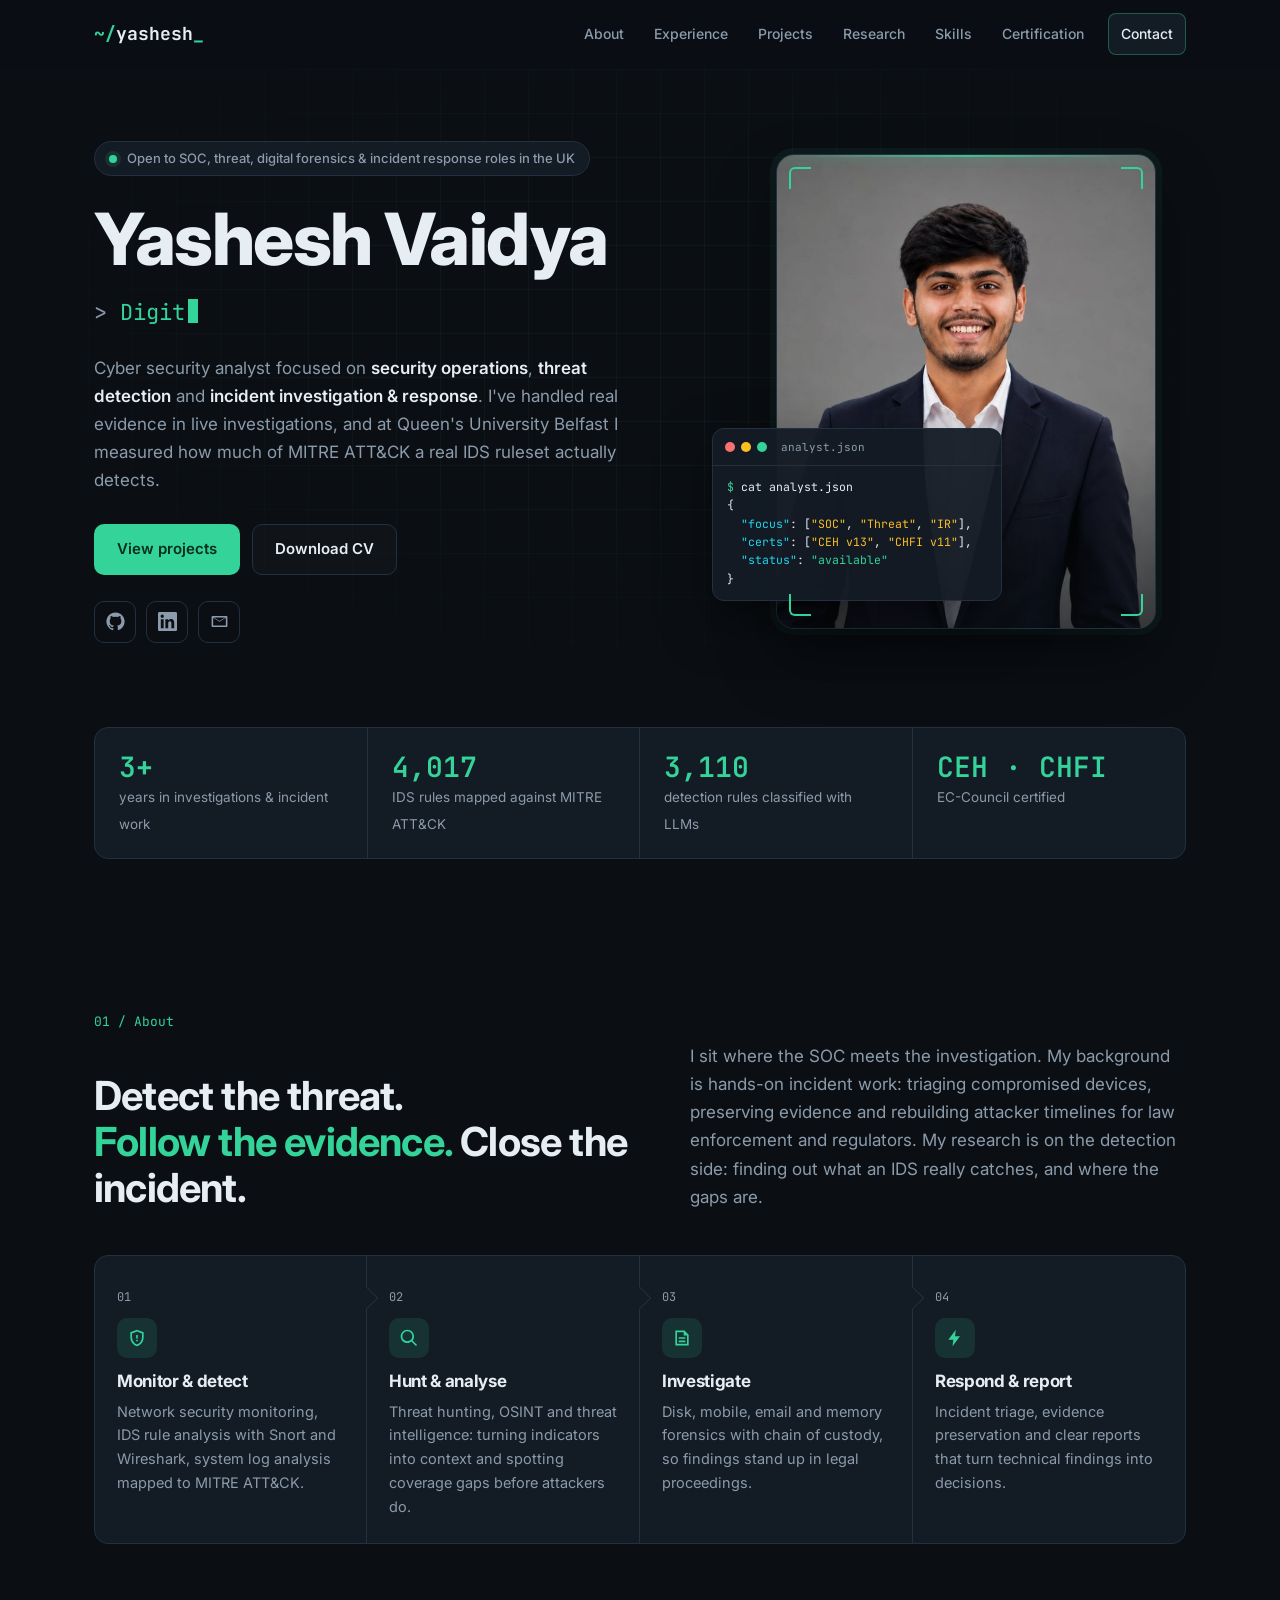
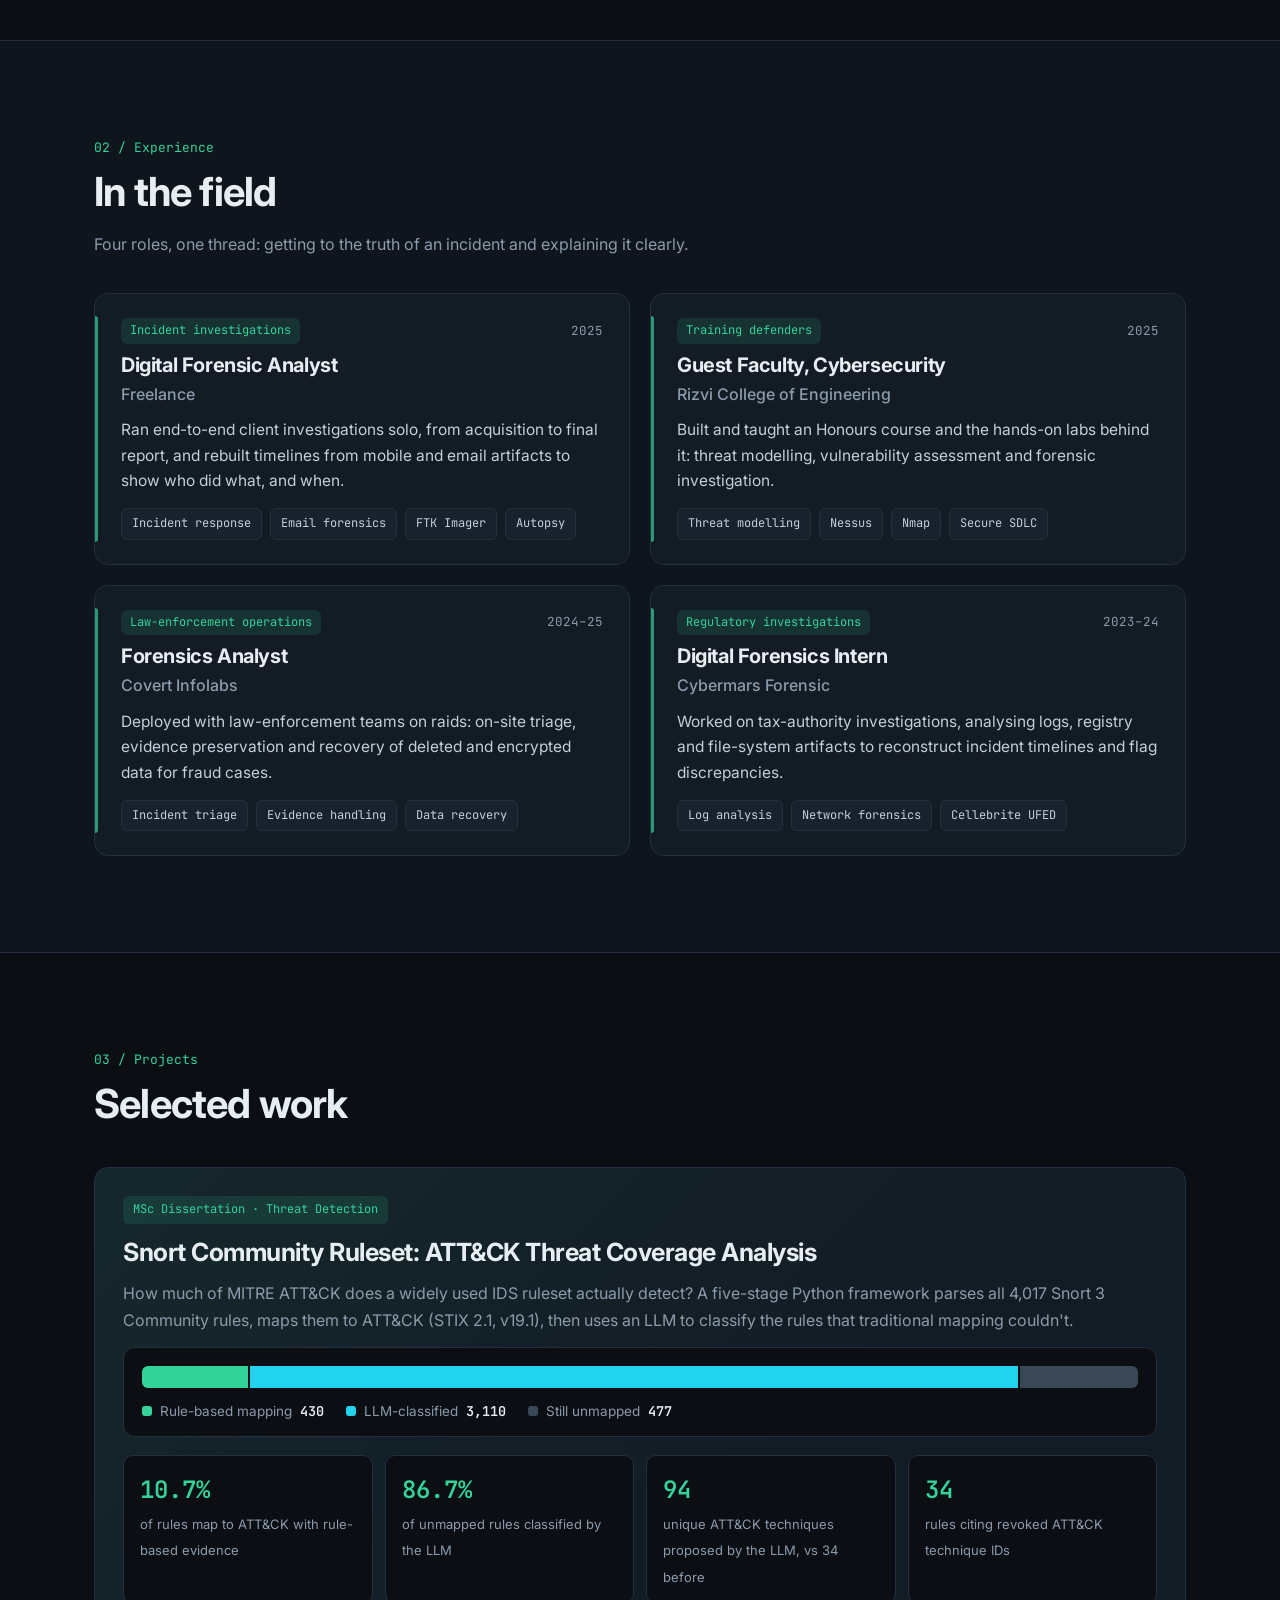
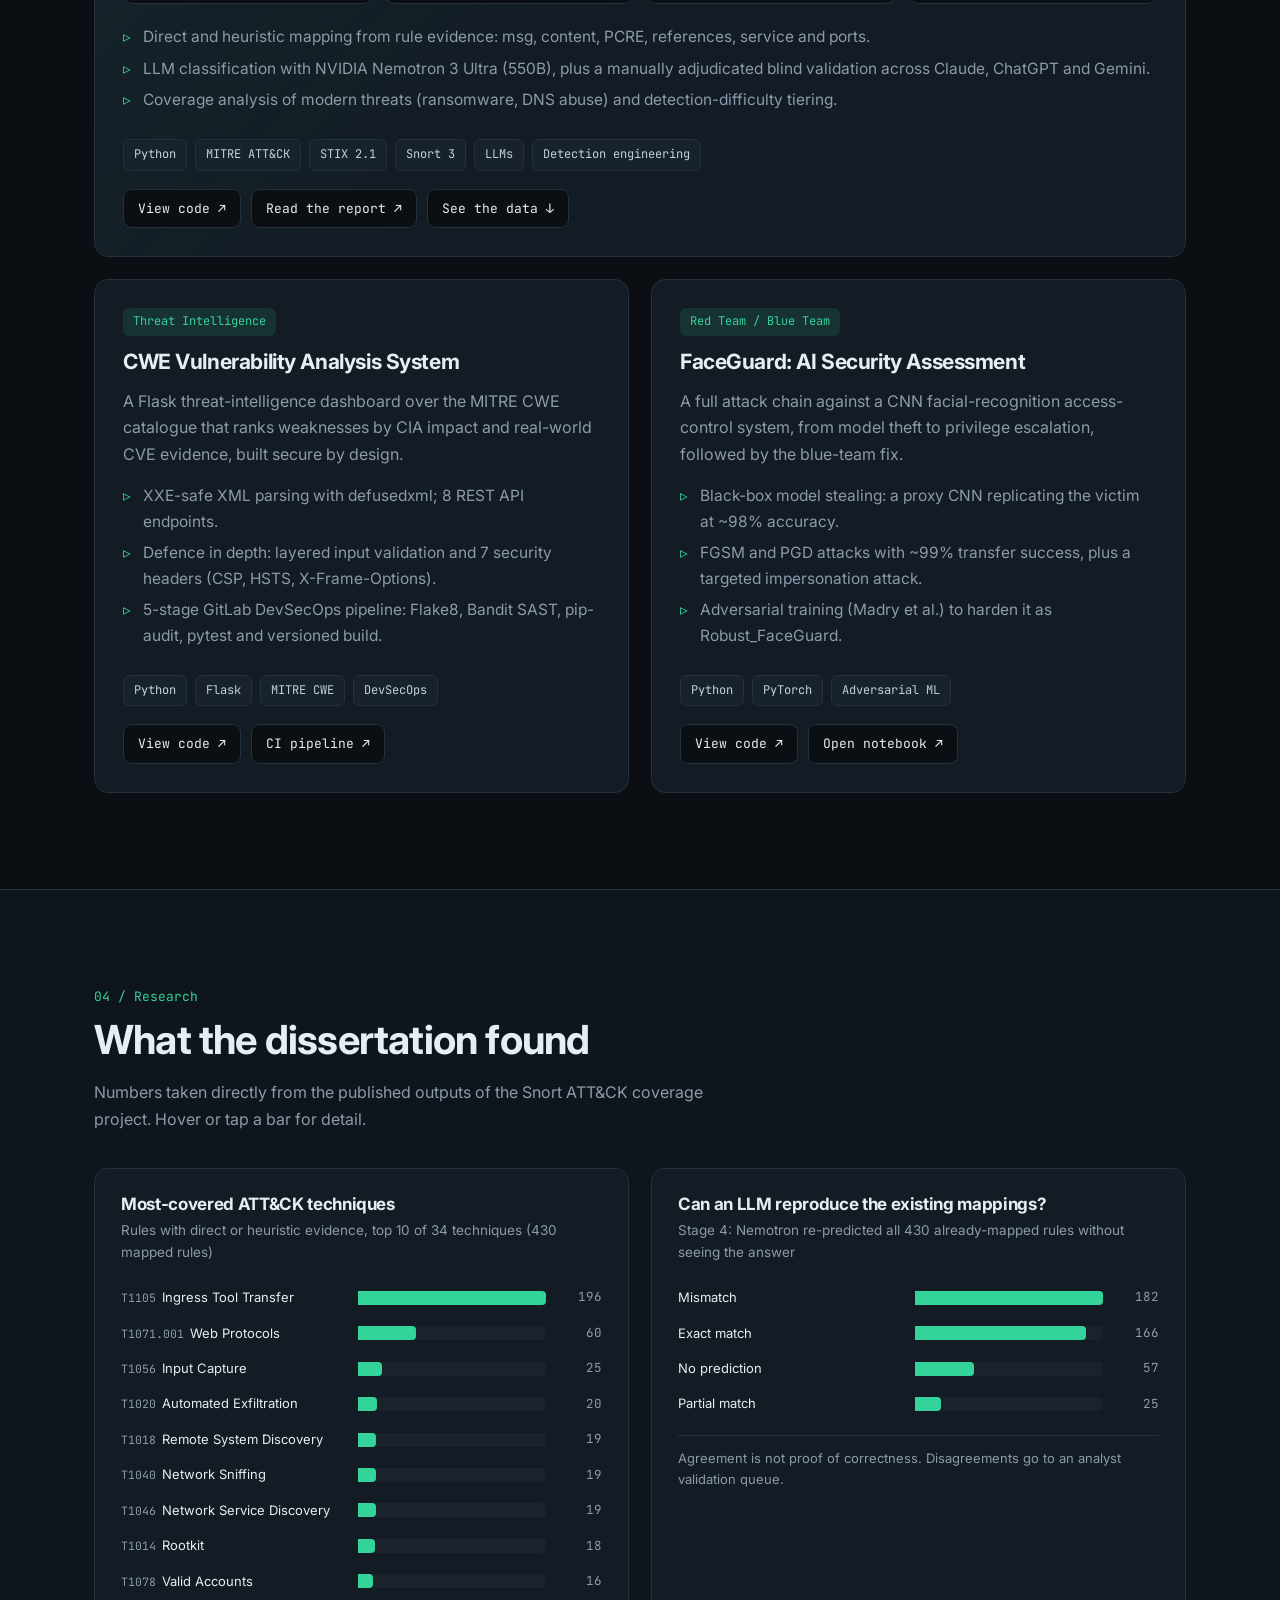
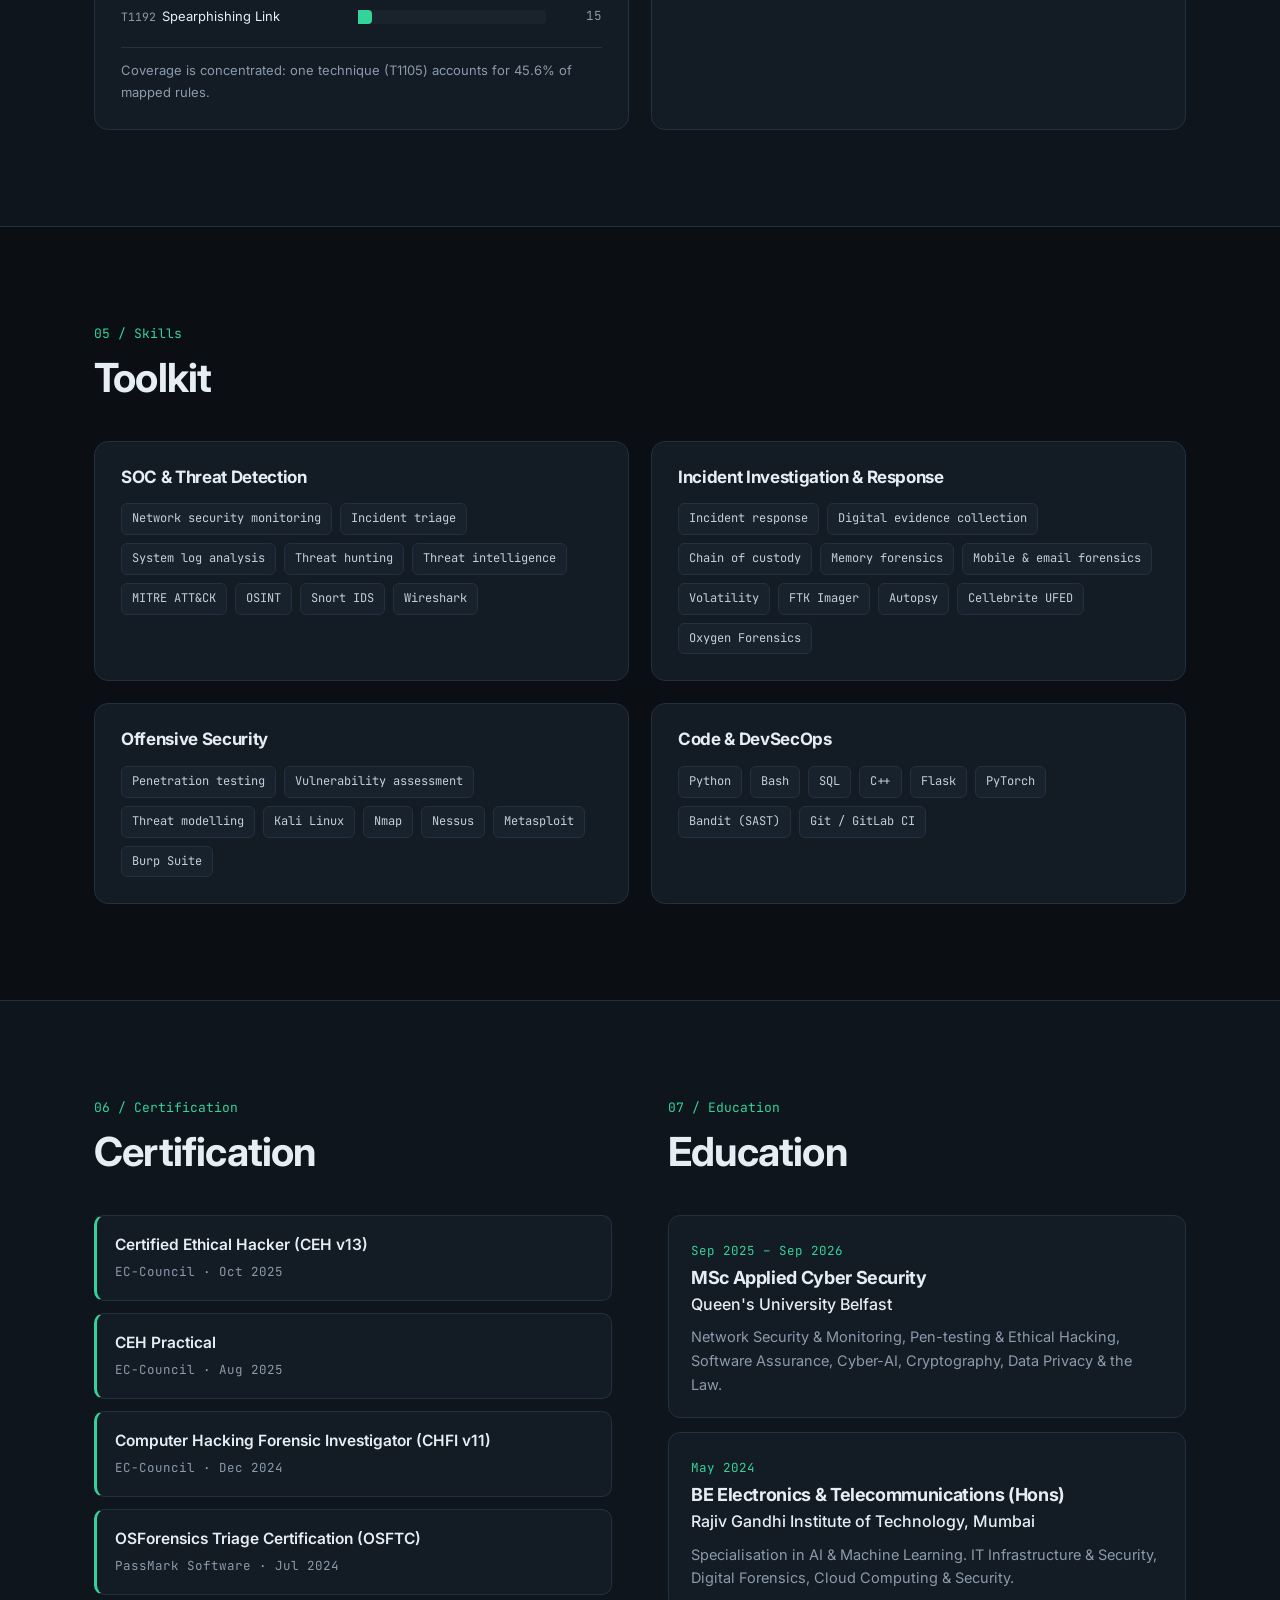
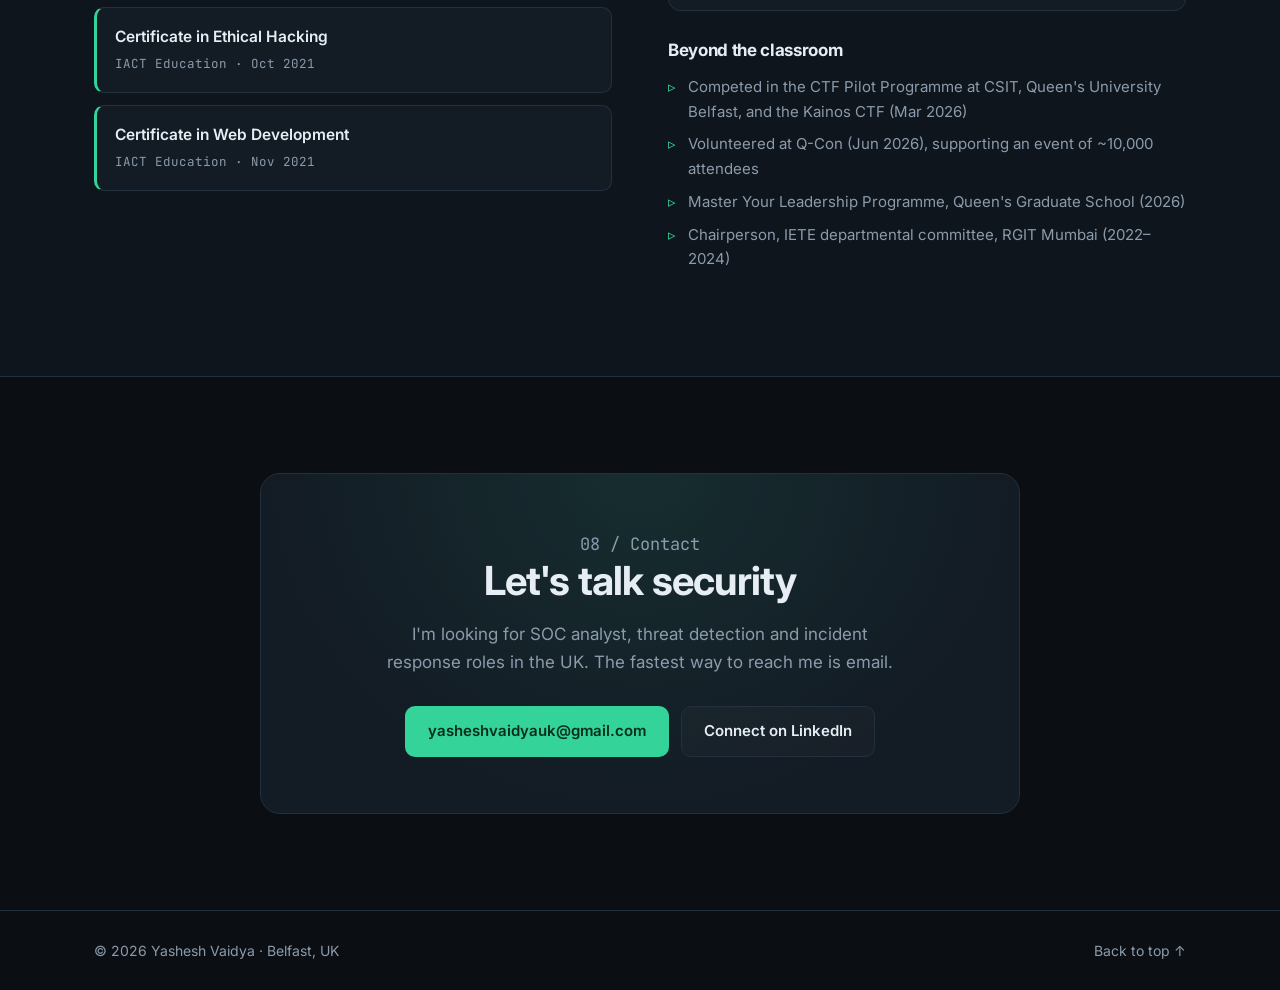
==== commit 894e3900: "Add files via upload" ====
--- a/index.html
+++ b/index.html
@@ -20,7 +20,7 @@
   <link rel="preconnect" href="https://fonts.googleapis.com">
   <link rel="preconnect" href="https://fonts.gstatic.com" crossorigin>
   <link href="https://fonts.googleapis.com/css2?family=Inter:wght@400;500;600;700;800&family=JetBrains+Mono:wght@400;500;700&display=swap" rel="stylesheet">
-  <link rel="stylesheet" href="css/style.css?v=3">
+  <link rel="stylesheet" href="css/style.css?v=4">
   <script type="application/ld+json">
   {
     "@context": "https://schema.org",
@@ -57,7 +57,7 @@
           <li><a href="#projects">Projects</a></li>
           <li><a href="#research">Research</a></li>
           <li><a href="#skills">Skills</a></li>
-          <li><a href="#certs">Credentials</a></li>
+          <li><a href="#certs">Certification</a></li>
           <li><a href="#contact" class="nav-cta">Contact</a></li>
         </ul>
       </nav>
@@ -71,9 +71,9 @@
       <div class="grid-bg" aria-hidden="true"></div>
       <div class="wrap hero-inner">
         <div class="hero-text">
-          <p class="eyebrow"><span class="dot"></span> Open to SOC, threat &amp; incident response roles in the UK</p>
+          <p class="eyebrow"><span class="dot"></span> Open to SOC, threat, digital forensics &amp; incident response roles in the UK</p>
           <h1>Yashesh Vaidya</h1>
-          <p class="role" aria-label="SOC Analyst, Threat Detection, Threat Intelligence, Incident Response, DFIR Investigator">
+          <p class="role" aria-label="SOC Analyst, Digital Forensics Analyst, Threat Detection, Threat Intelligence, Incident Response">
             <span class="mono">&gt;</span> <span id="typed">SOC Analyst</span><span class="caret" aria-hidden="true"></span>
           </p>
           <p class="lead">
@@ -314,15 +314,6 @@
             </div>
           </article>
         </div>
-
-        <div class="earlier reveal">
-          <p class="earlier-title">Earlier web development</p>
-          <ul>
-            <li><a href="https://github.com/Yashesh10/Login_Register_form" target="_blank" rel="noopener">3D flip login &amp; registration form</a><span>HTML · CSS</span></li>
-            <li><a href="https://github.com/Yashesh10/yashesh10.github.io" target="_blank" rel="noopener">This portfolio</a><span>HTML · CSS · JS</span></li>
-          </ul>
-          <a class="more-link" href="https://github.com/Yashesh10?tab=repositories" target="_blank" rel="noopener">All repositories →</a>
-        </div>
       </div>
     </section>
 
@@ -388,8 +379,8 @@
     <section id="certs" class="section alt">
       <div class="wrap two-col top">
         <div>
-          <p class="kicker">06 / Certifications</p>
-          <h2>Credentials</h2>
+          <p class="kicker">06 / Certification</p>
+          <h2>Certification</h2>
           <ul class="certs reveal">
             <li><strong>Certified Ethical Hacker (CEH v13)</strong><span>EC-Council · Oct 2025</span></li>
             <li><strong>CEH Practical</strong><span>EC-Council · Aug 2025</span></li>
@@ -452,6 +443,6 @@
   </footer>
 
   <div class="tip" id="tip" role="tooltip" hidden></div>
-  <script src="js/script.js?v=3"></script>
+  <script src="js/script.js?v=4"></script>
 </body>
 </html>
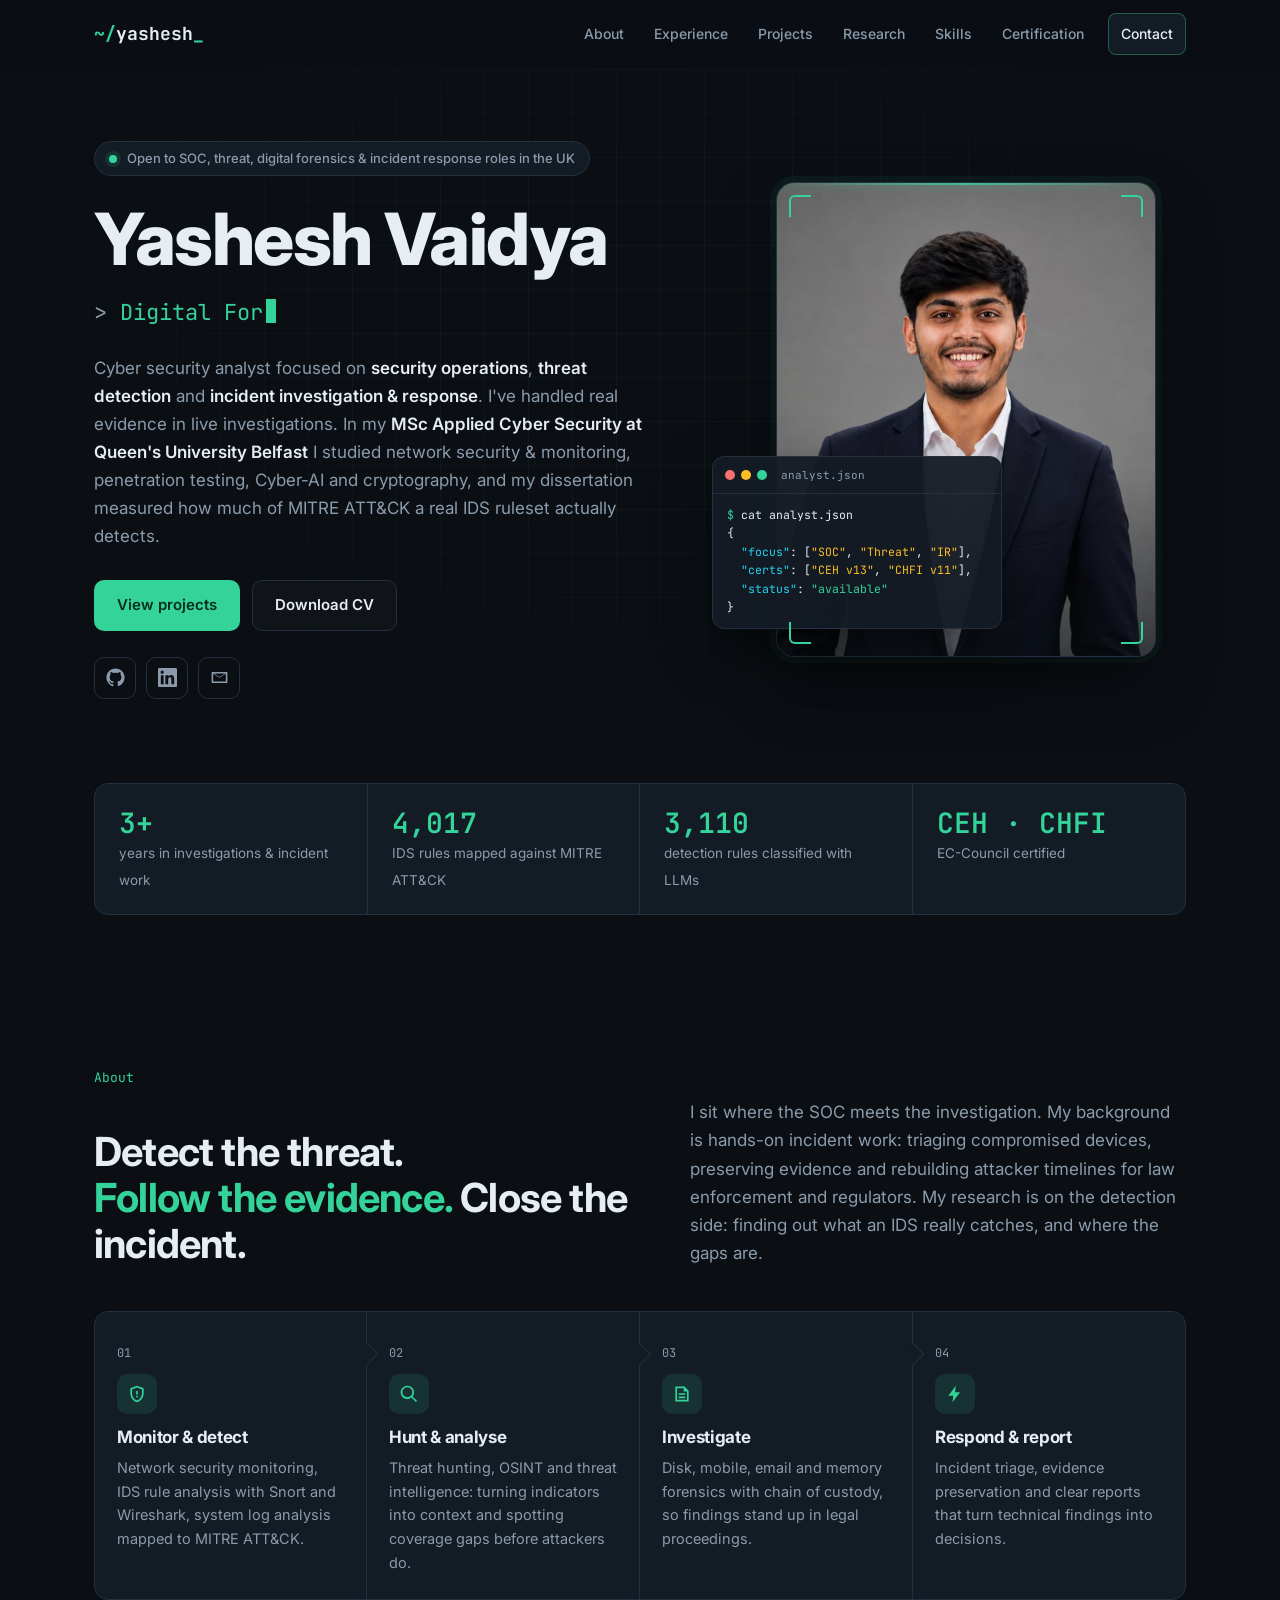
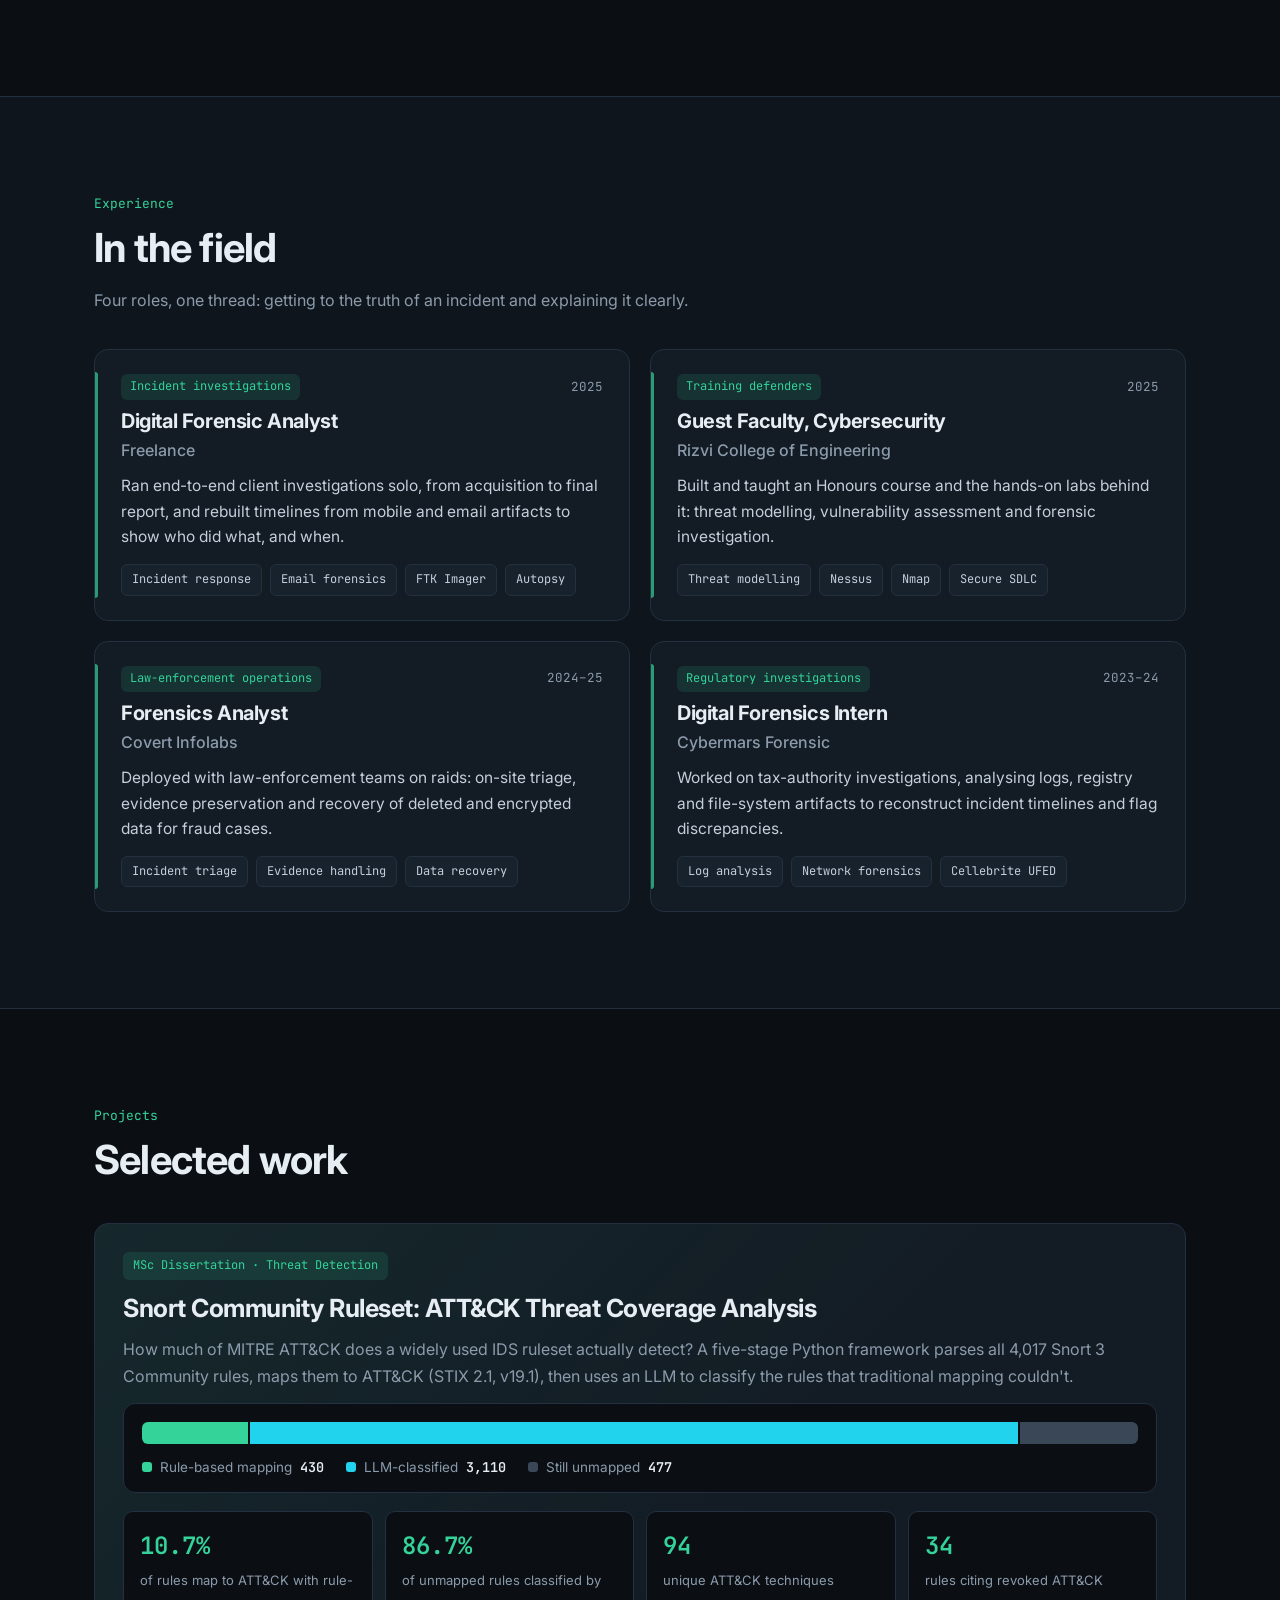
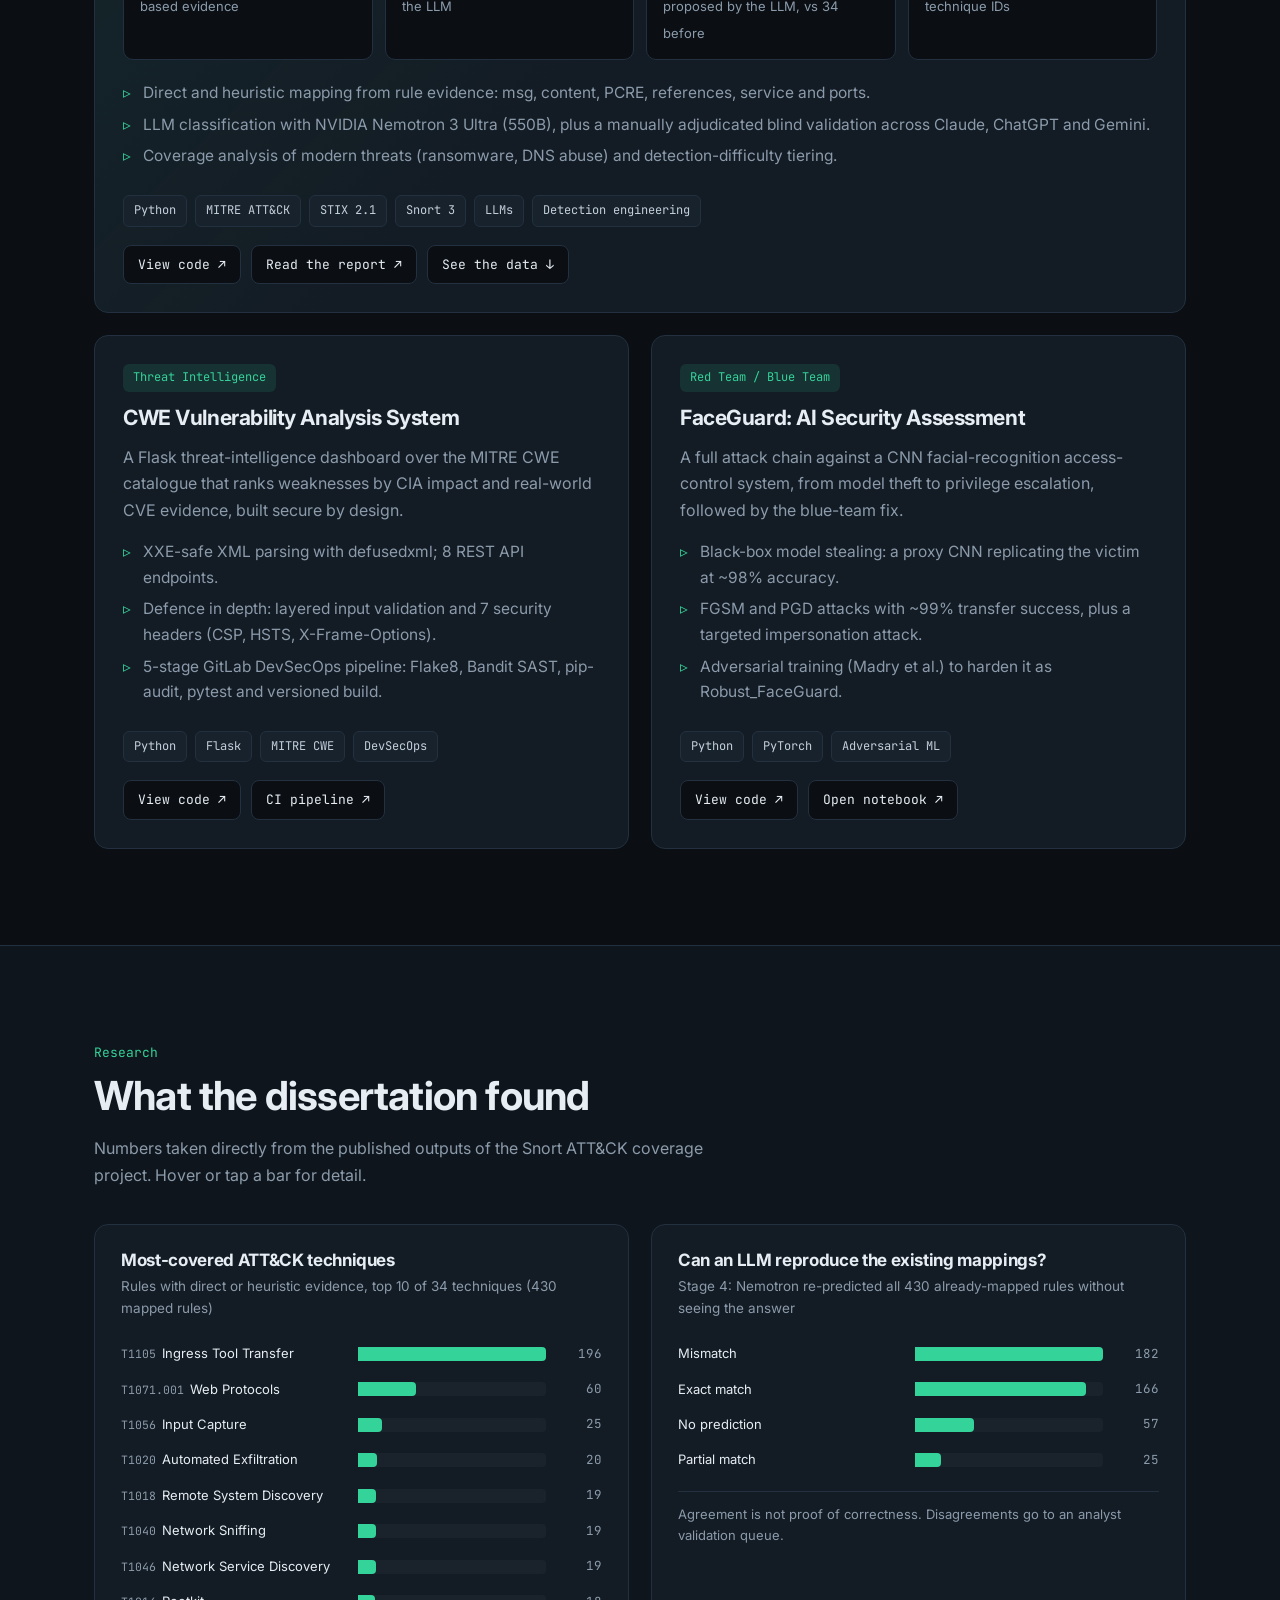
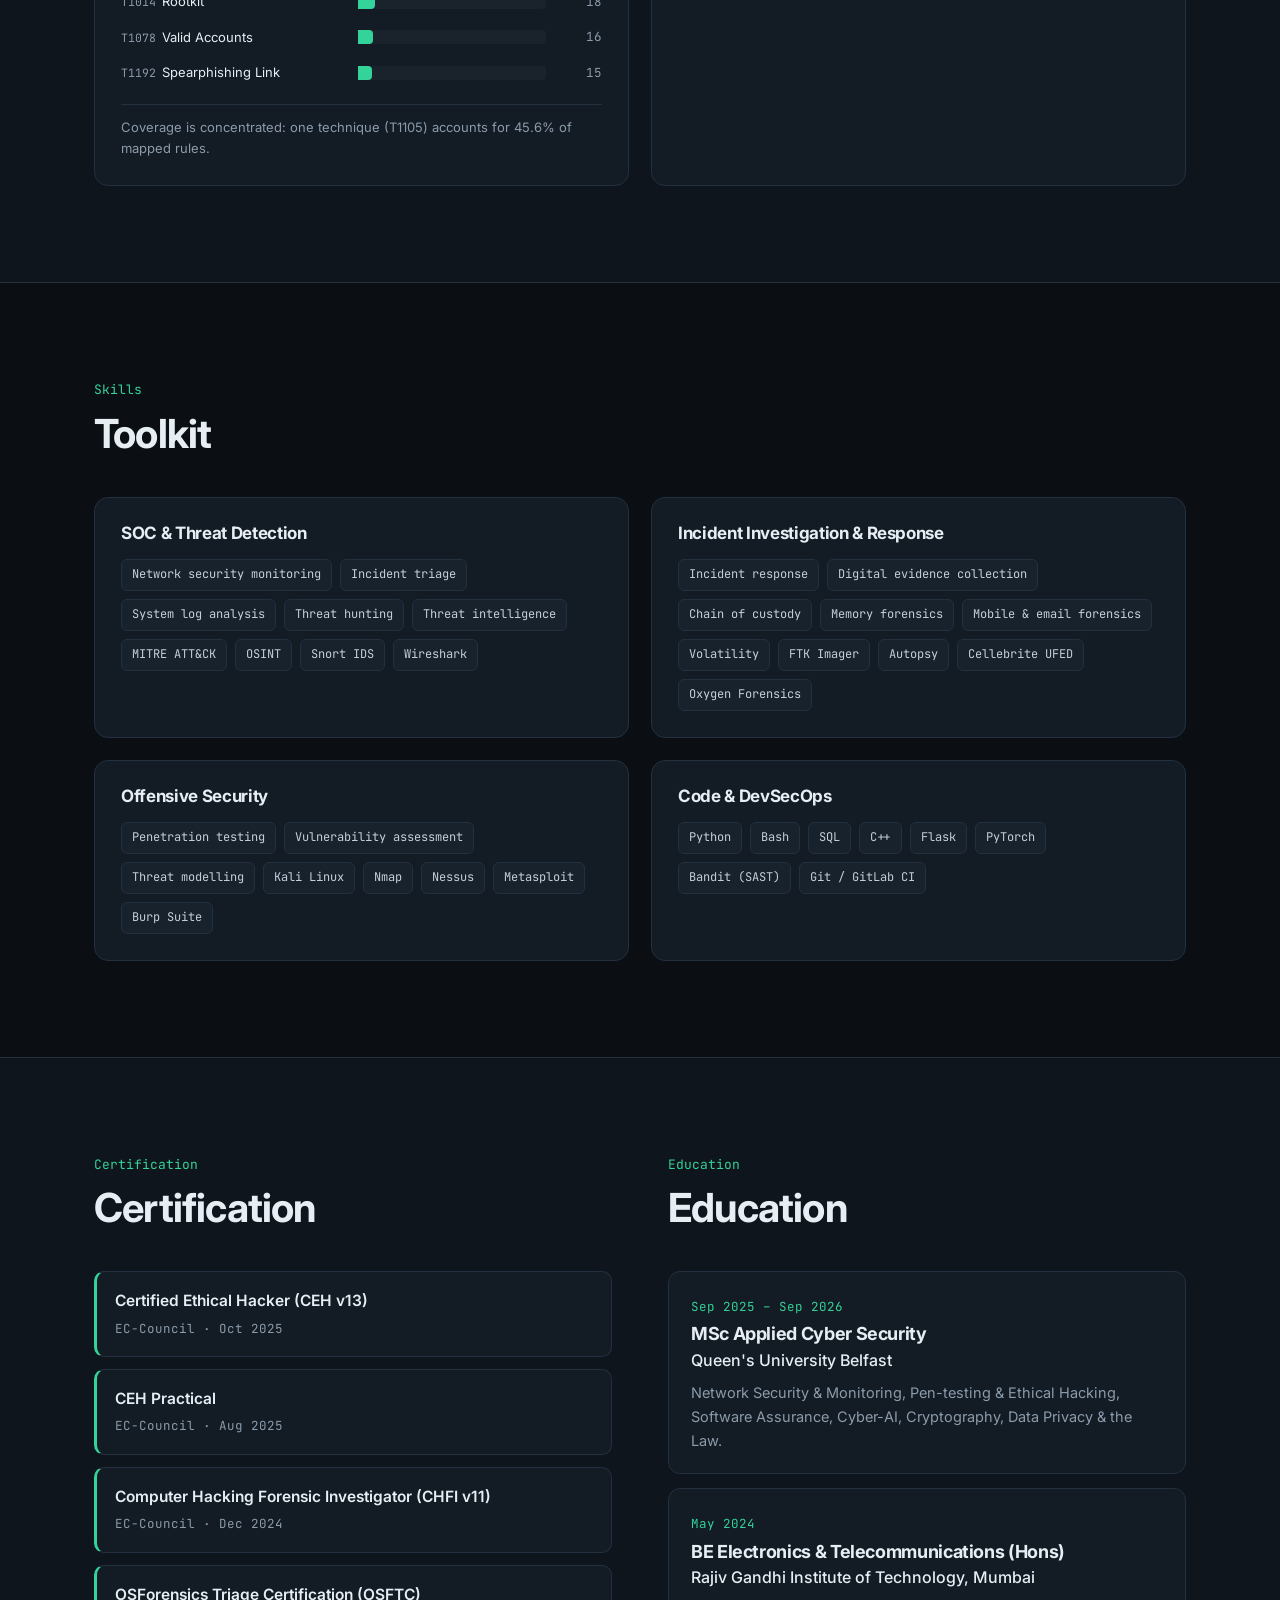
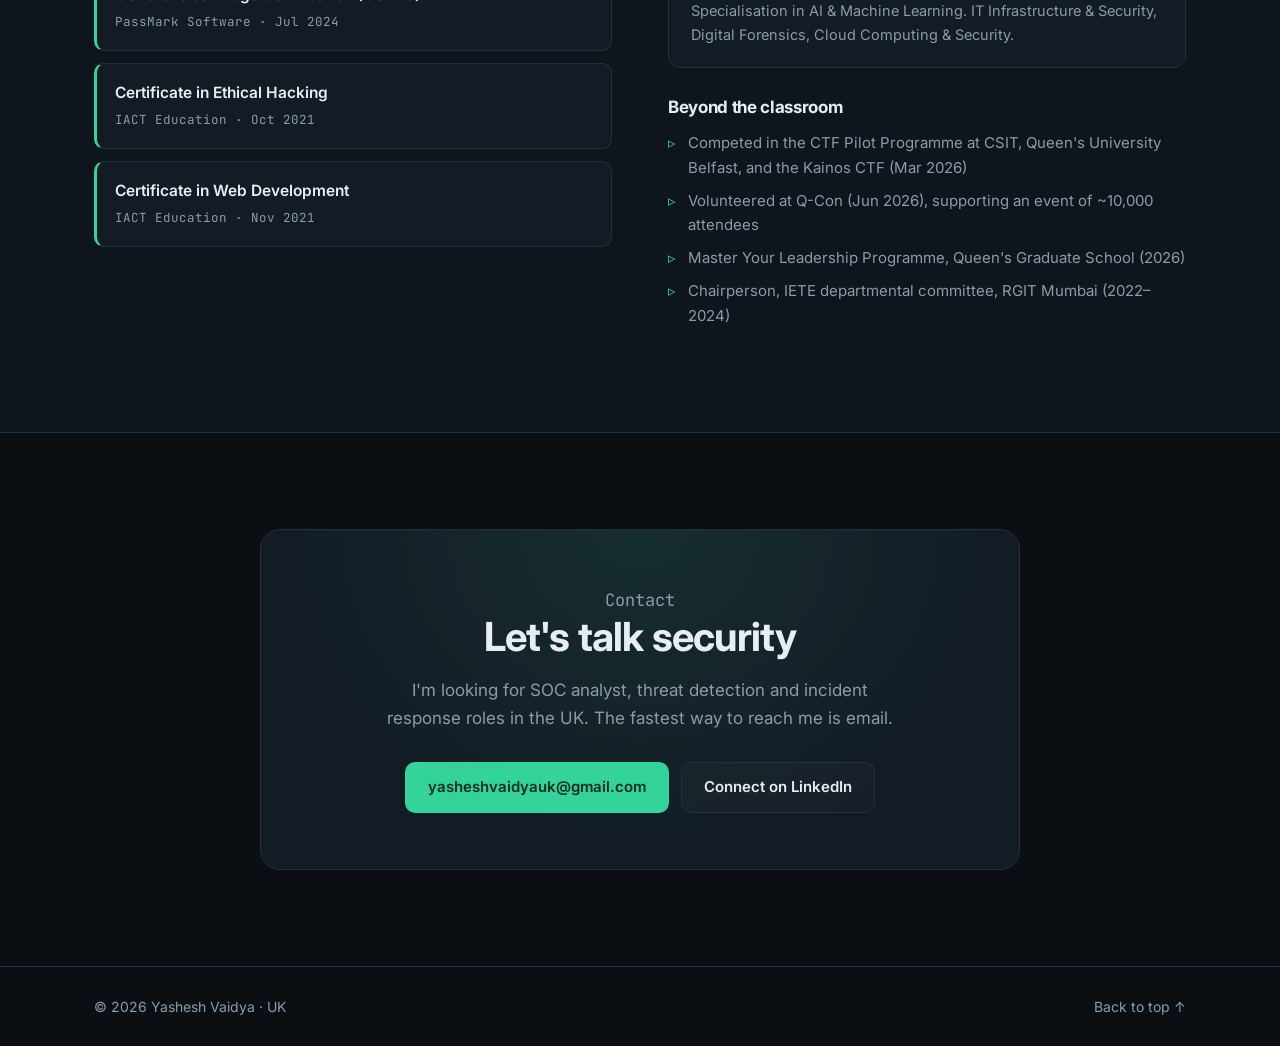
==== commit 2f4458b1: "Add files via upload" ====
--- a/index.html
+++ b/index.html
@@ -20,7 +20,7 @@
   <link rel="preconnect" href="https://fonts.googleapis.com">
   <link rel="preconnect" href="https://fonts.gstatic.com" crossorigin>
   <link href="https://fonts.googleapis.com/css2?family=Inter:wght@400;500;600;700;800&family=JetBrains+Mono:wght@400;500;700&display=swap" rel="stylesheet">
-  <link rel="stylesheet" href="css/style.css?v=4">
+  <link rel="stylesheet" href="css/style.css?v=6">
   <script type="application/ld+json">
   {
     "@context": "https://schema.org",
@@ -30,7 +30,7 @@
     "image": "https://yashesh10.github.io/img/profile.jpg",
     "jobTitle": "Cyber Security Analyst — SOC, Threat Detection & Incident Response",
     "email": "mailto:yasheshvaidyauk@gmail.com",
-    "address": { "@type": "PostalAddress", "addressLocality": "Belfast", "addressCountry": "GB" },
+    "address": { "@type": "PostalAddress", "addressCountry": "GB" },
     "alumniOf": [
       { "@type": "CollegeOrUniversity", "name": "Queen's University Belfast" },
       { "@type": "CollegeOrUniversity", "name": "Rajiv Gandhi Institute of Technology, Mumbai" }
@@ -78,8 +78,9 @@
           </p>
           <p class="lead">
             Cyber security analyst focused on <strong>security operations</strong>, <strong>threat detection</strong> and
-            <strong>incident investigation &amp; response</strong>. I've handled real evidence in live investigations,
-            and at Queen's University Belfast I measured how much of MITRE ATT&amp;CK a real IDS ruleset actually detects.
+            <strong>incident investigation &amp; response</strong>. I've handled real evidence in live investigations.
+            In my <strong>MSc Applied Cyber Security at Queen's University Belfast</strong> I studied network security &amp; monitoring,
+            penetration testing, Cyber-AI and cryptography, and my dissertation measured how much of MITRE ATT&amp;CK a real IDS ruleset actually detects.
           </p>
           <div class="hero-actions">
             <a href="#projects" class="btn btn-primary">View projects</a>
@@ -130,7 +131,7 @@
     <!-- ABOUT -->
     <section id="about" class="section">
       <div class="wrap">
-        <p class="kicker">01 / About</p>
+        <p class="kicker">About</p>
         <div class="about-head">
           <h2>Detect the threat.<br><span class="hl">Follow the evidence.</span> Close the incident.</h2>
           <p class="about-intro reveal">
@@ -172,7 +173,7 @@
     <!-- EXPERIENCE -->
     <section id="experience" class="section alt">
       <div class="wrap">
-        <p class="kicker">02 / Experience</p>
+        <p class="kicker">Experience</p>
         <h2>In the field</h2>
         <p class="section-lead">Four roles, one thread: getting to the truth of an incident and explaining it clearly.</p>
 
@@ -227,7 +228,7 @@
     <!-- PROJECTS -->
     <section id="projects" class="section">
       <div class="wrap">
-        <p class="kicker">03 / Projects</p>
+        <p class="kicker">Projects</p>
         <h2>Selected work</h2>
 
         <div class="projects">
@@ -320,7 +321,7 @@
     <!-- RESEARCH DATA -->
     <section id="research" class="section alt">
       <div class="wrap">
-        <p class="kicker">04 / Research</p>
+        <p class="kicker">Research</p>
         <h2>What the dissertation found</h2>
         <p class="section-lead">
           Numbers taken directly from the published outputs of the Snort ATT&amp;CK coverage project.
@@ -352,7 +353,7 @@
     <!-- SKILLS -->
     <section id="skills" class="section">
       <div class="wrap">
-        <p class="kicker">05 / Skills</p>
+        <p class="kicker">Skills</p>
         <h2>Toolkit</h2>
         <div class="skills">
           <div class="skill-card reveal">
@@ -379,7 +380,7 @@
     <section id="certs" class="section alt">
       <div class="wrap two-col top">
         <div>
-          <p class="kicker">06 / Certification</p>
+          <p class="kicker">Certification</p>
           <h2>Certification</h2>
           <ul class="certs reveal">
             <li><strong>Certified Ethical Hacker (CEH v13)</strong><span>EC-Council · Oct 2025</span></li>
@@ -391,7 +392,7 @@
           </ul>
         </div>
         <div>
-          <p class="kicker">07 / Education</p>
+          <p class="kicker">Education</p>
           <h2>Education</h2>
           <div class="edu reveal">
             <div class="edu-item">
@@ -423,7 +424,7 @@
     <section id="contact" class="section contact">
       <div class="wrap">
         <div class="contact-box reveal">
-          <p class="kicker">08 / Contact</p>
+          <p class="kicker">Contact</p>
           <h2>Let's talk security</h2>
           <p>I'm looking for SOC analyst, threat detection and incident response roles in the UK. The fastest way to reach me is email.</p>
           <div class="contact-actions">
@@ -437,12 +438,12 @@
 
   <footer class="footer">
     <div class="wrap">
-      <p>© <span id="year">2026</span> Yashesh Vaidya · Belfast, UK</p>
+      <p>© <span id="year">2026</span> Yashesh Vaidya · UK</p>
       <a href="#top">Back to top ↑</a>
     </div>
   </footer>
 
   <div class="tip" id="tip" role="tooltip" hidden></div>
-  <script src="js/script.js?v=4"></script>
+  <script src="js/script.js?v=6"></script>
 </body>
 </html>
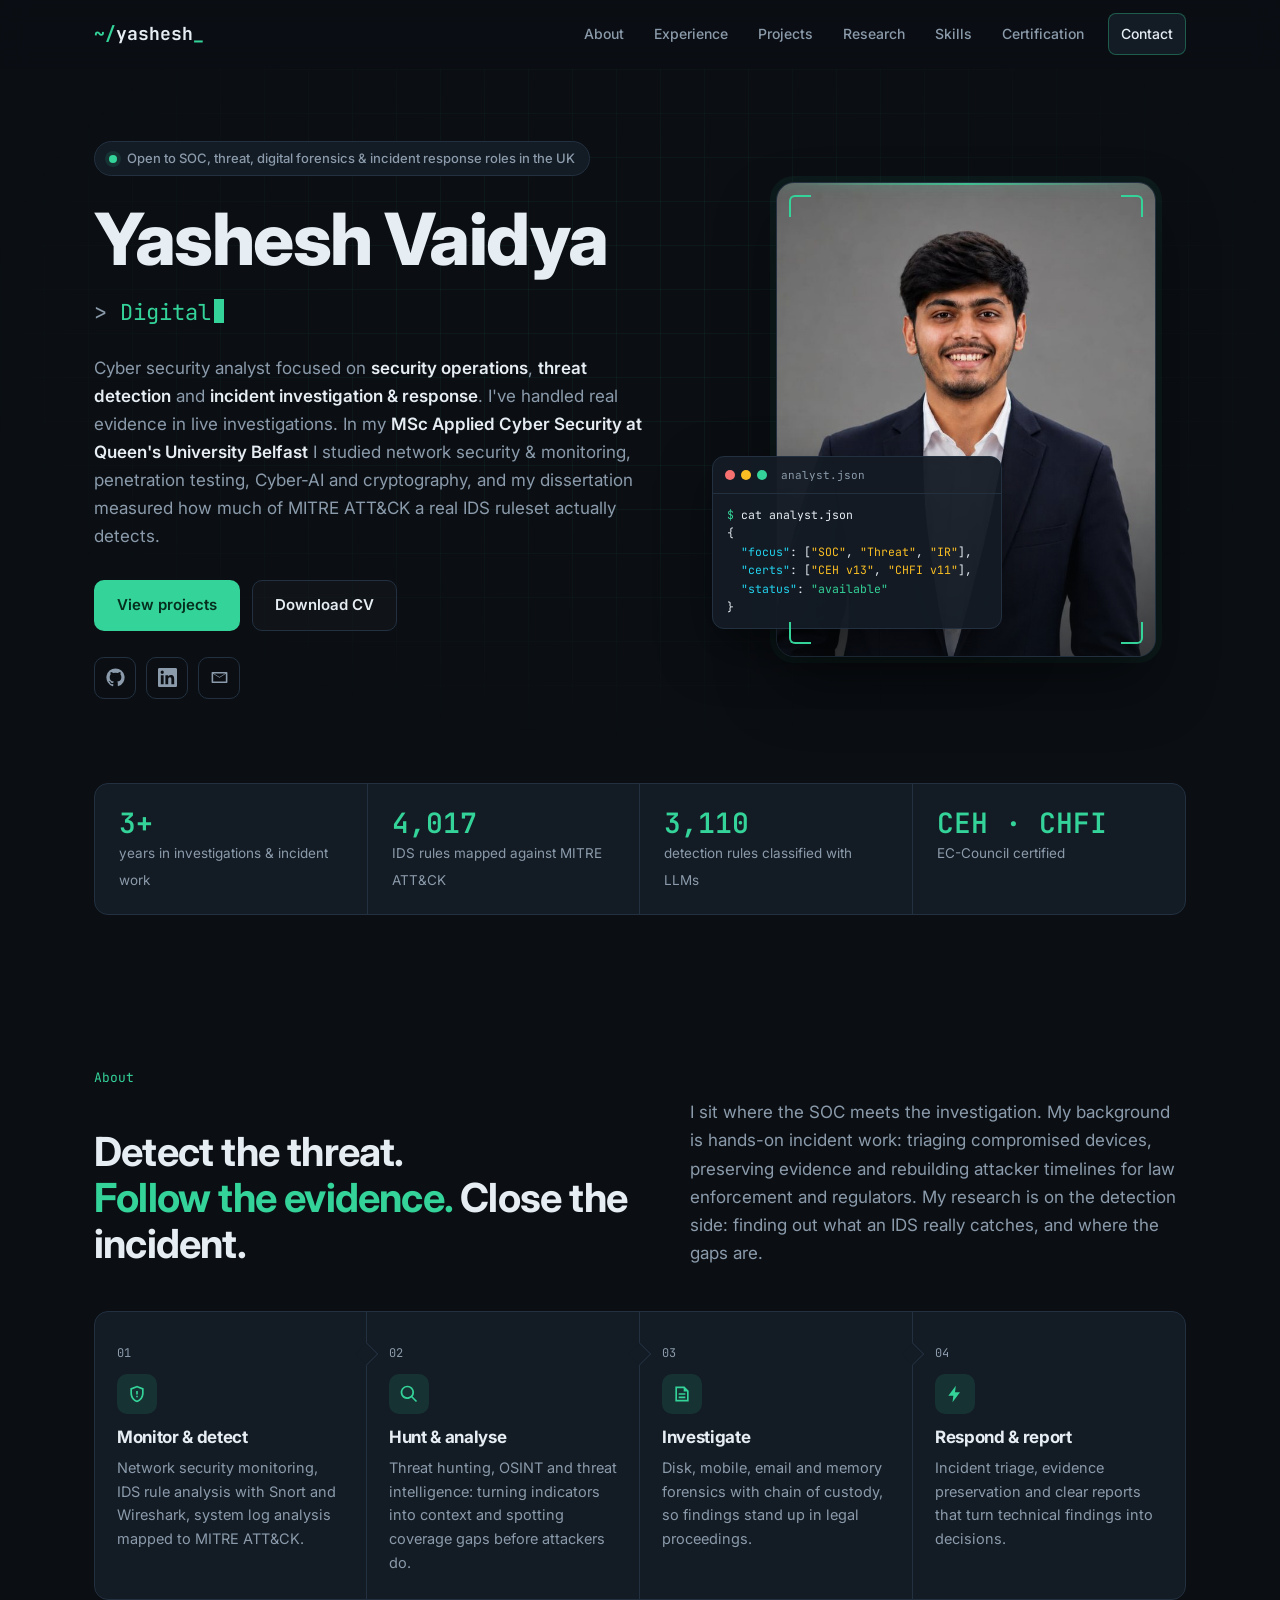
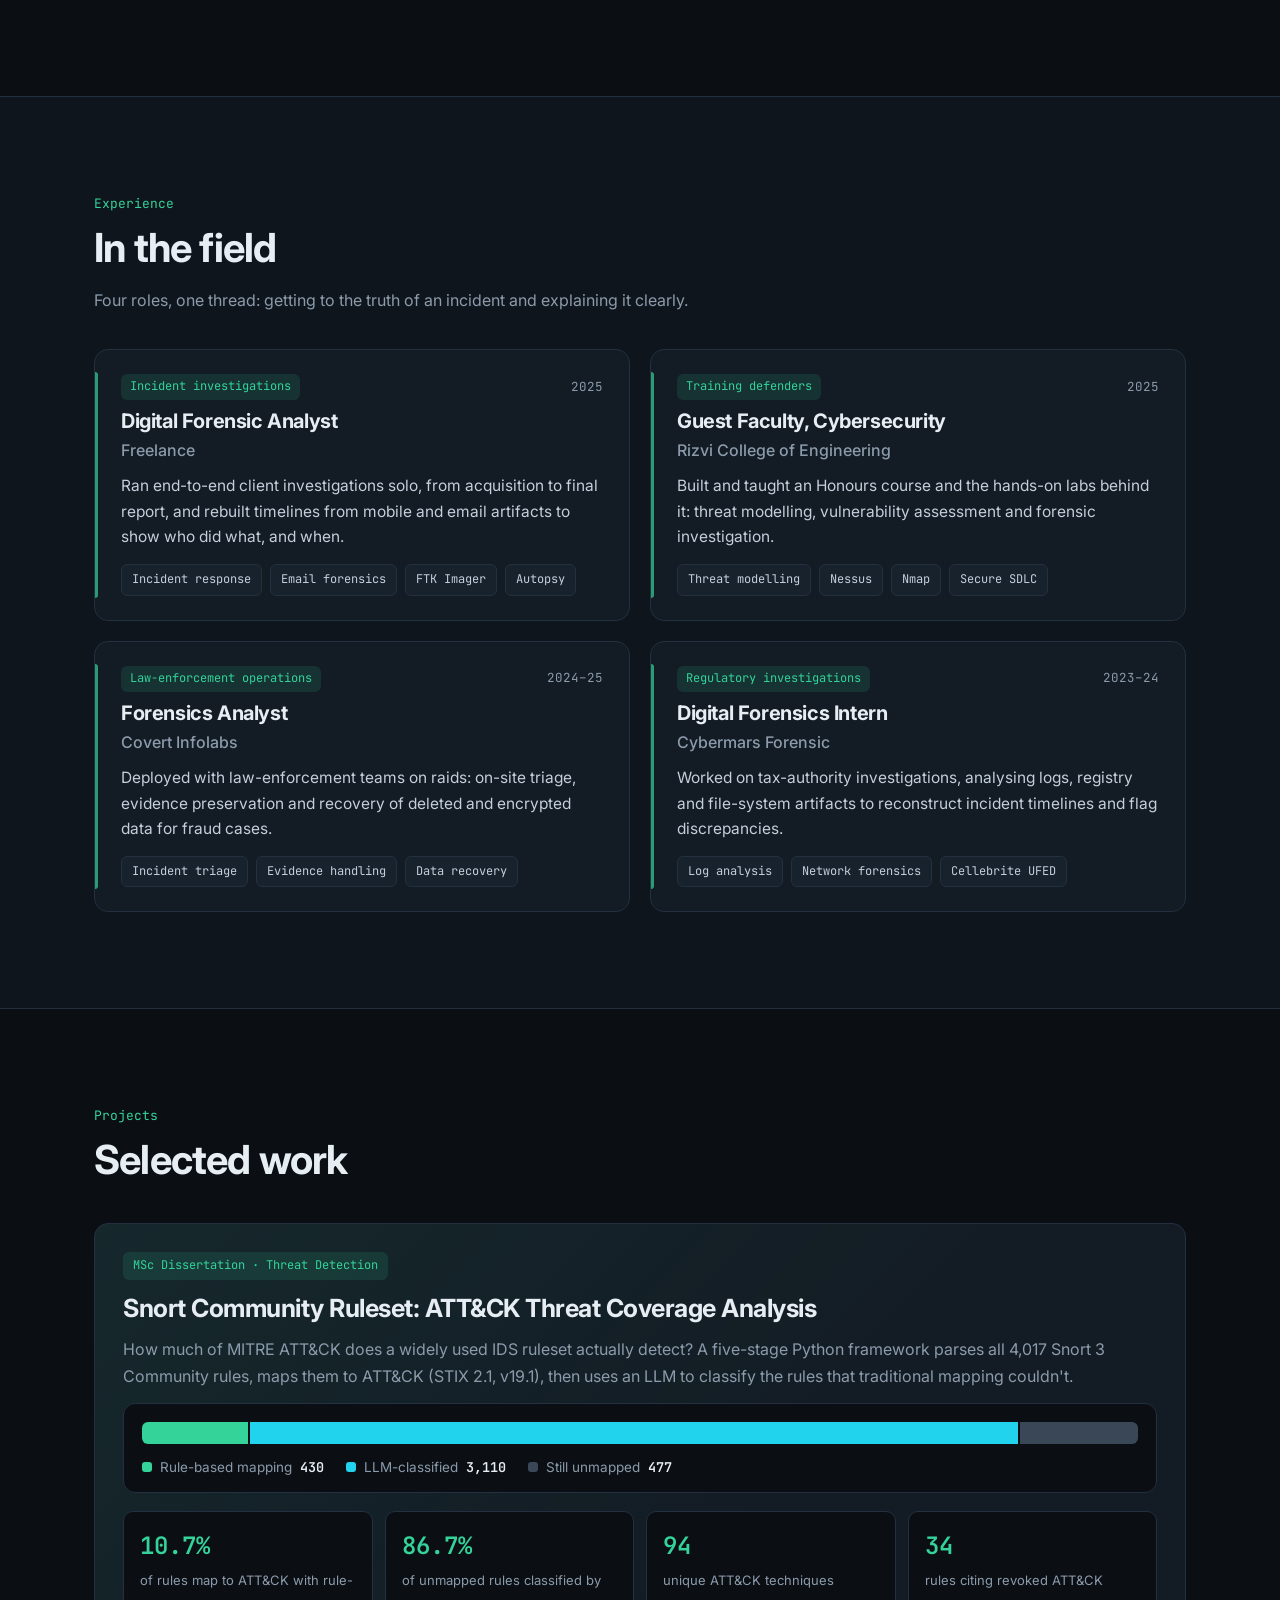
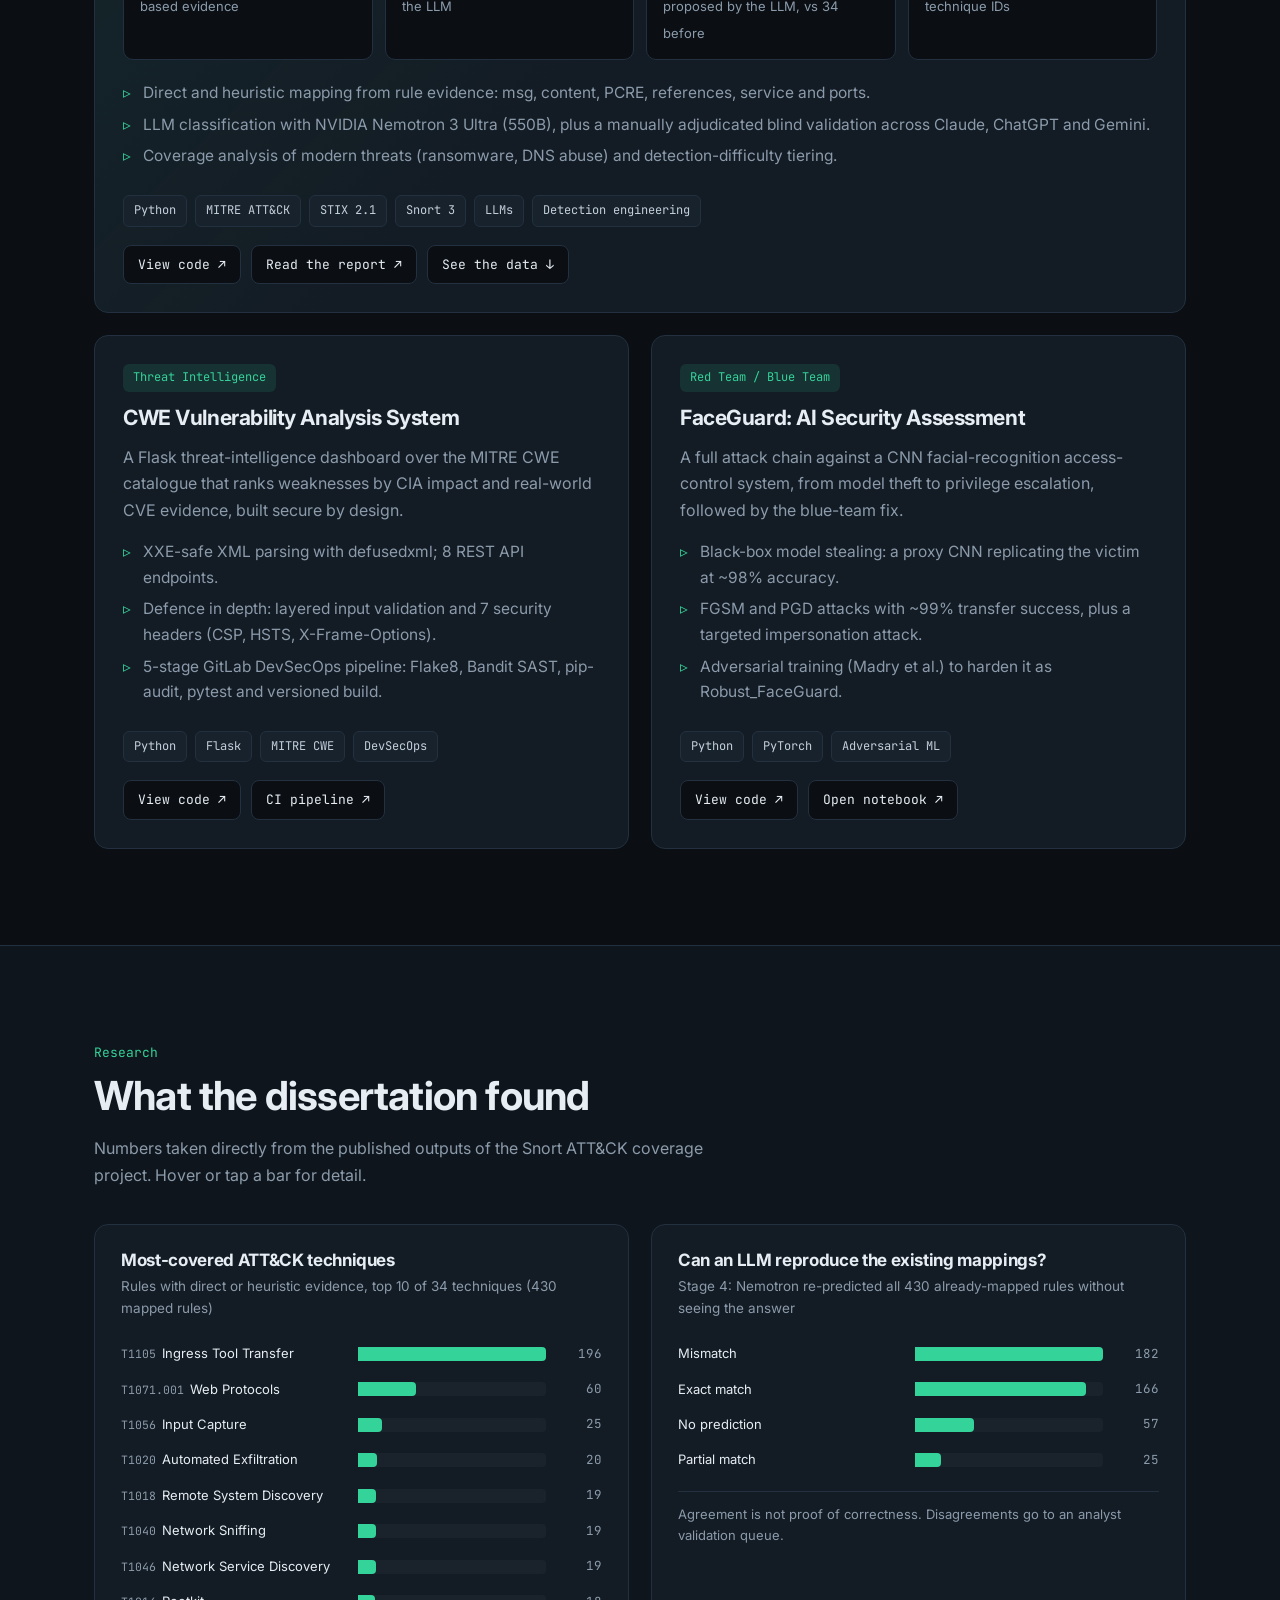
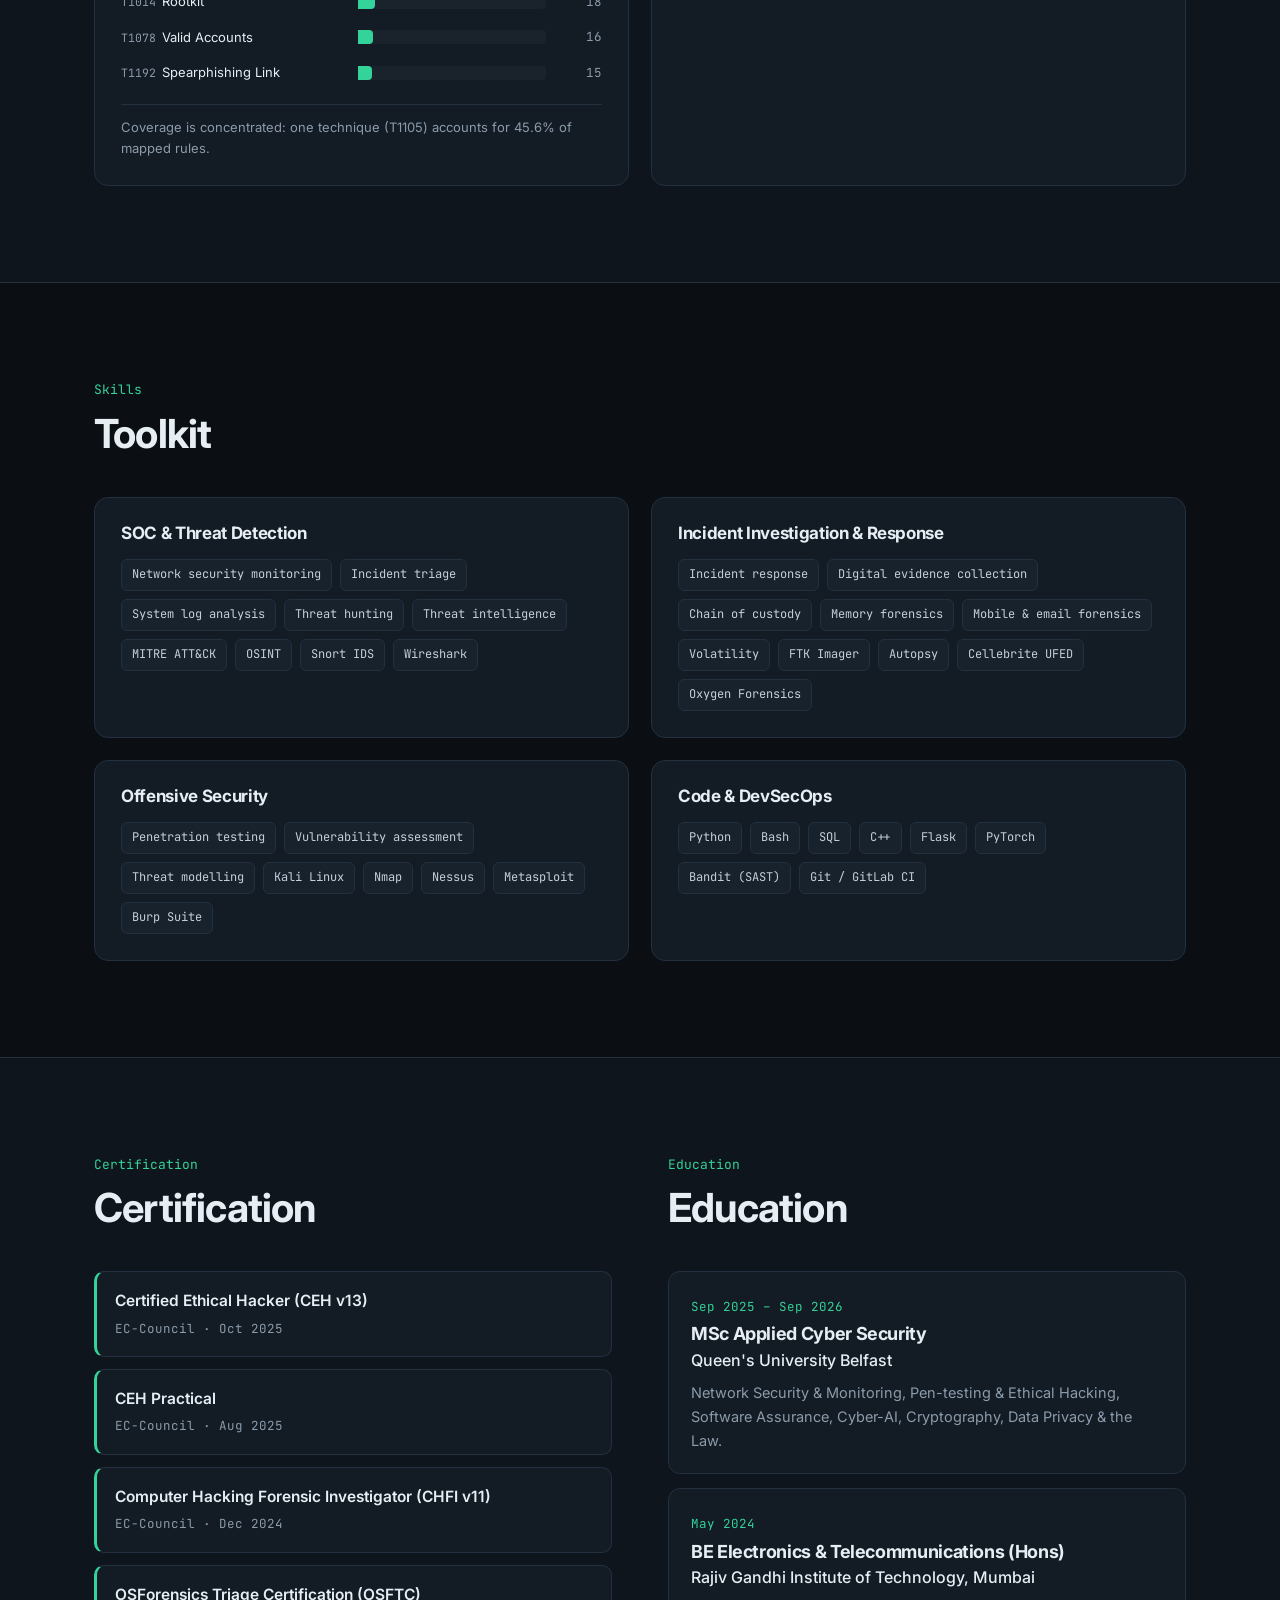
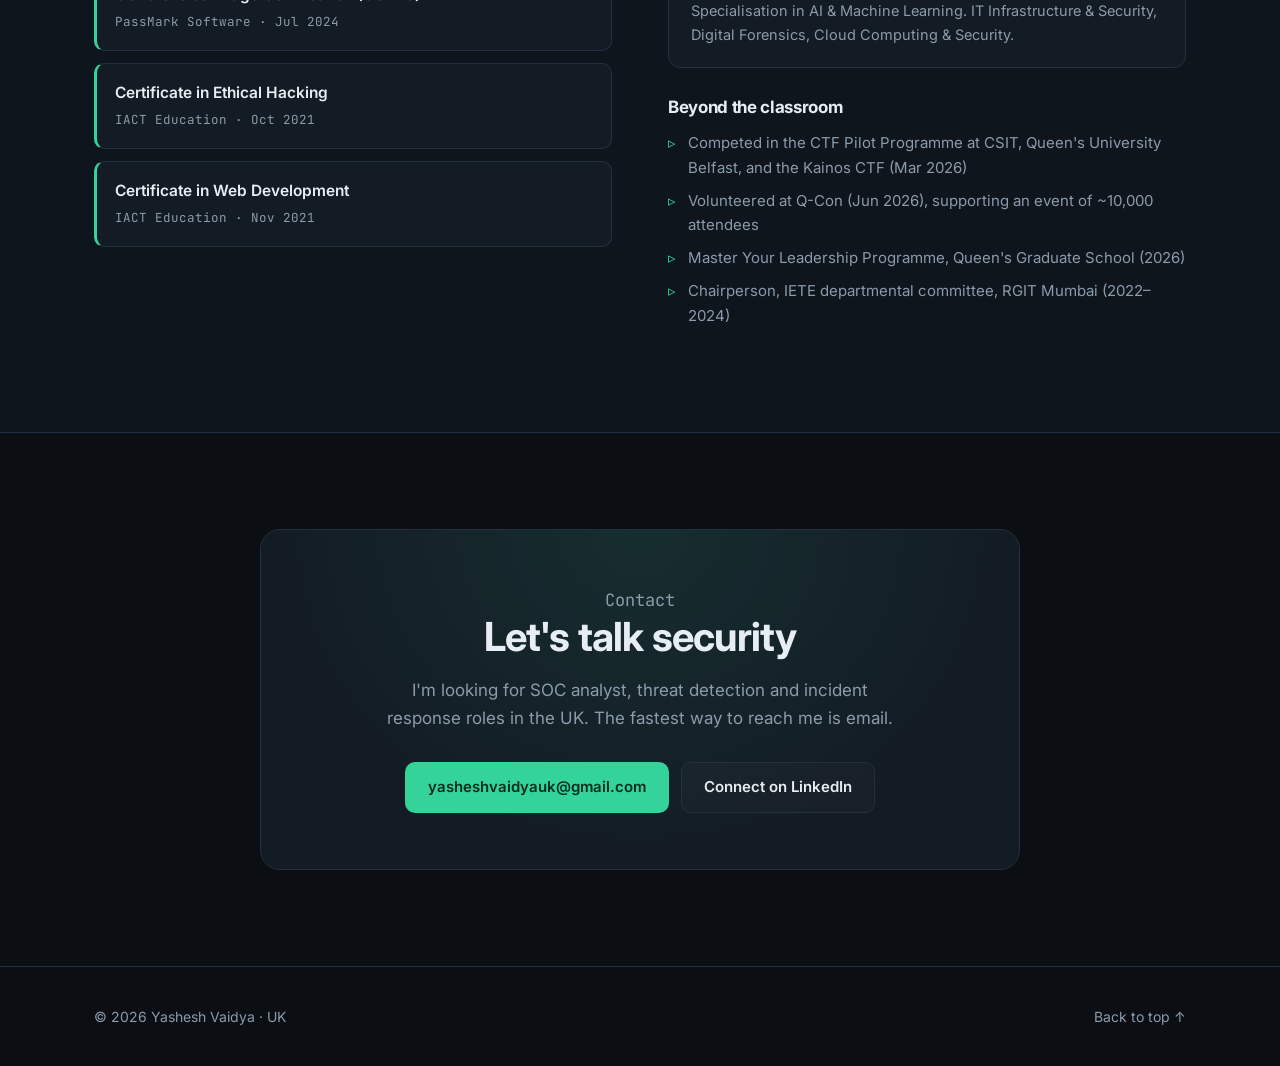
==== commit f9e7e41d: "Add files via upload" ====
--- a/index.html
+++ b/index.html
@@ -20,7 +20,7 @@
   <link rel="preconnect" href="https://fonts.googleapis.com">
   <link rel="preconnect" href="https://fonts.gstatic.com" crossorigin>
   <link href="https://fonts.googleapis.com/css2?family=Inter:wght@400;500;600;700;800&family=JetBrains+Mono:wght@400;500;700&display=swap" rel="stylesheet">
-  <link rel="stylesheet" href="css/style.css?v=6">
+  <link rel="stylesheet" href="css/style.css?v=7">
   <script type="application/ld+json">
   {
     "@context": "https://schema.org",
--- a/css/style.css
+++ b/css/style.css
@@ -459,3 +459,10 @@
   .stats li { padding: 18px 16px; }
   .stats strong { font-size: 22px; }
 }
+
+/* Mobile header + tap-target fixes */
+.menu-btn { margin-left: auto; margin-right: -10px; }
+.footer a { display: inline-block; padding: 10px 0; }
+@media (max-width: 760px) {
+  .logo { padding: 8px 0; }
+}
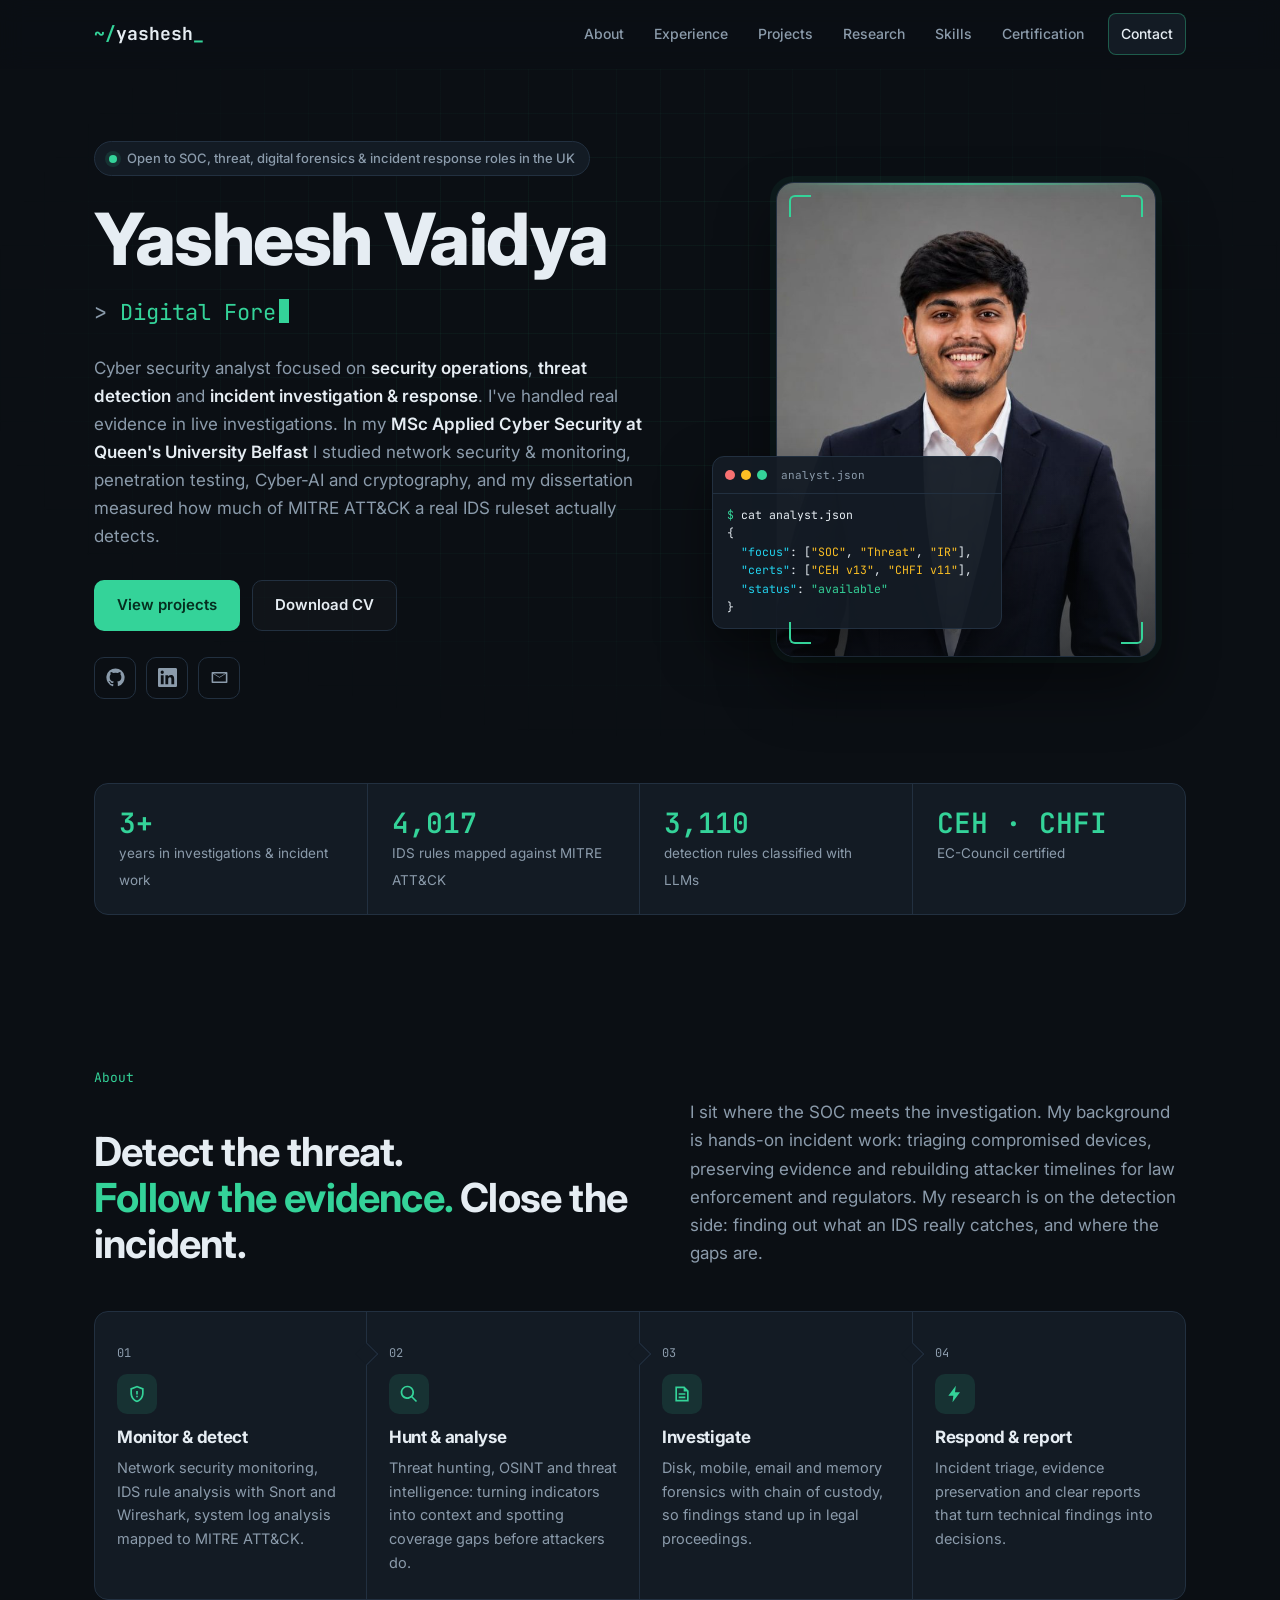
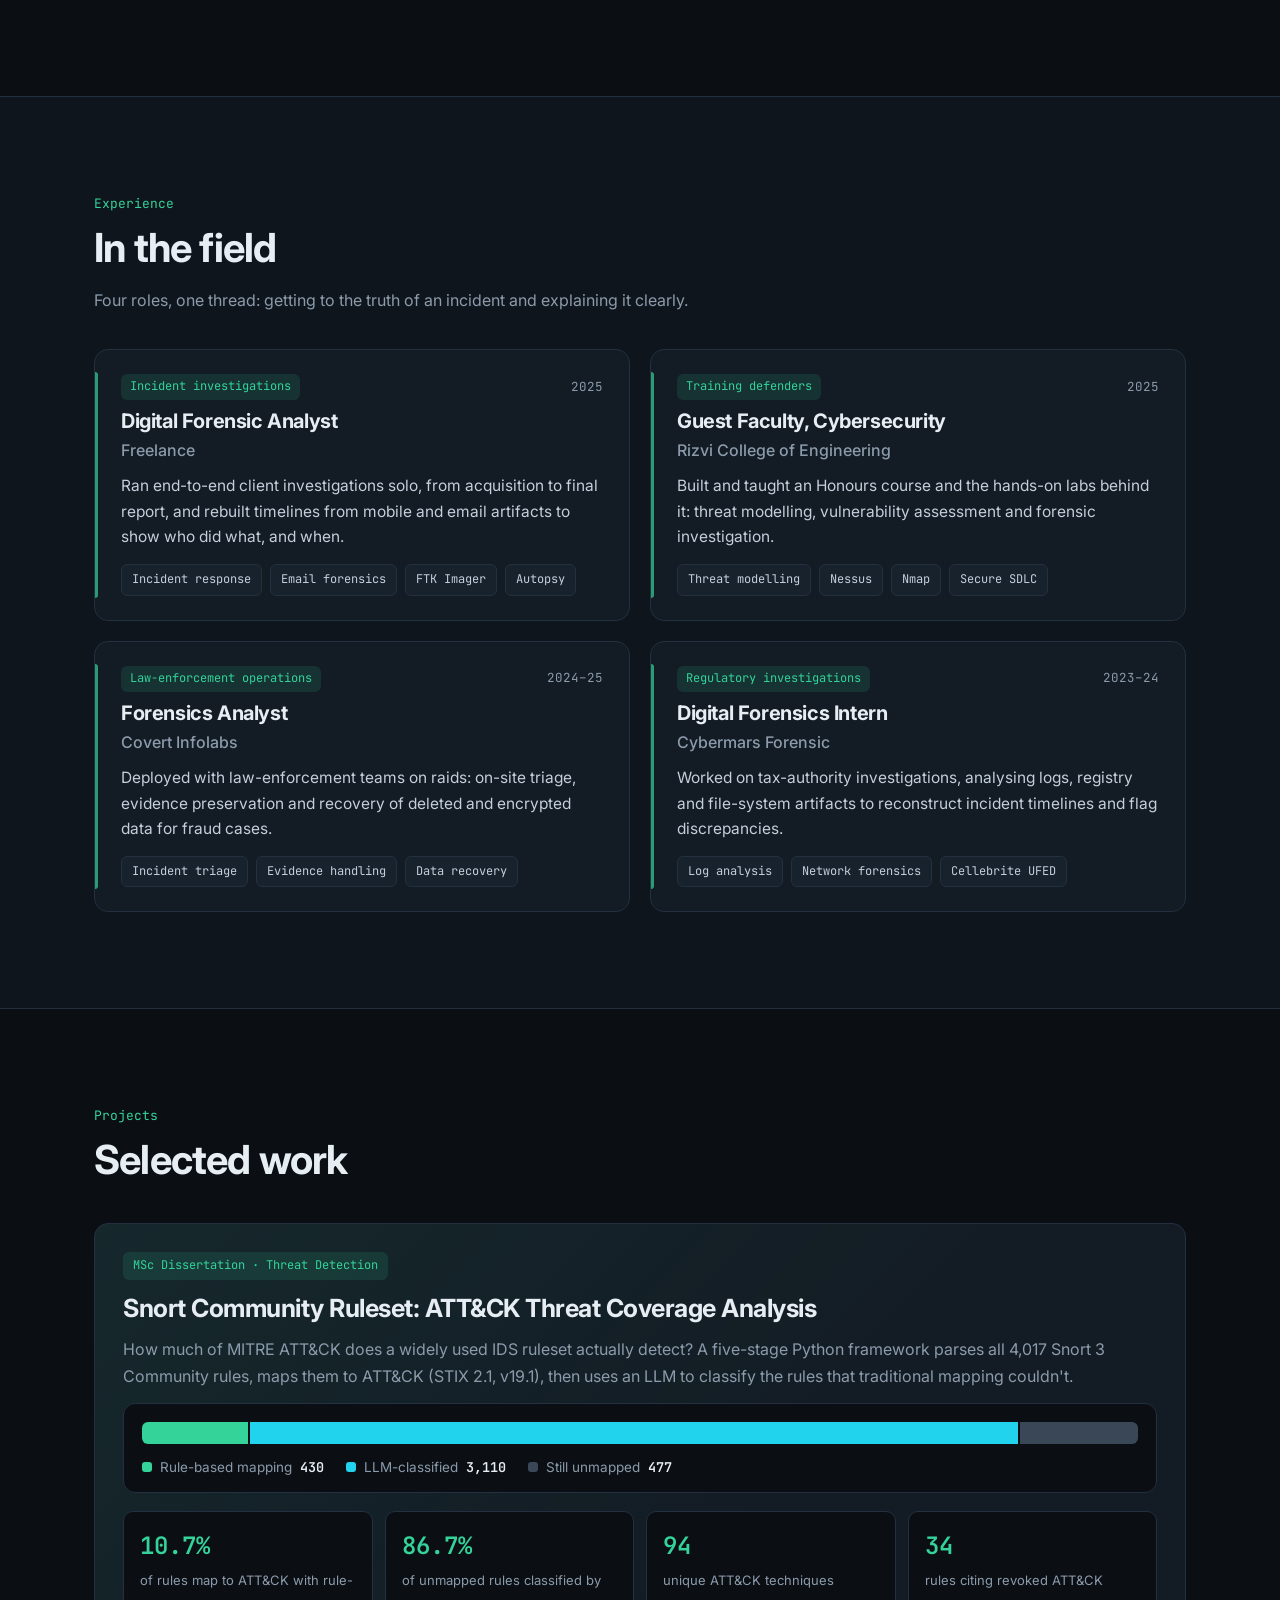
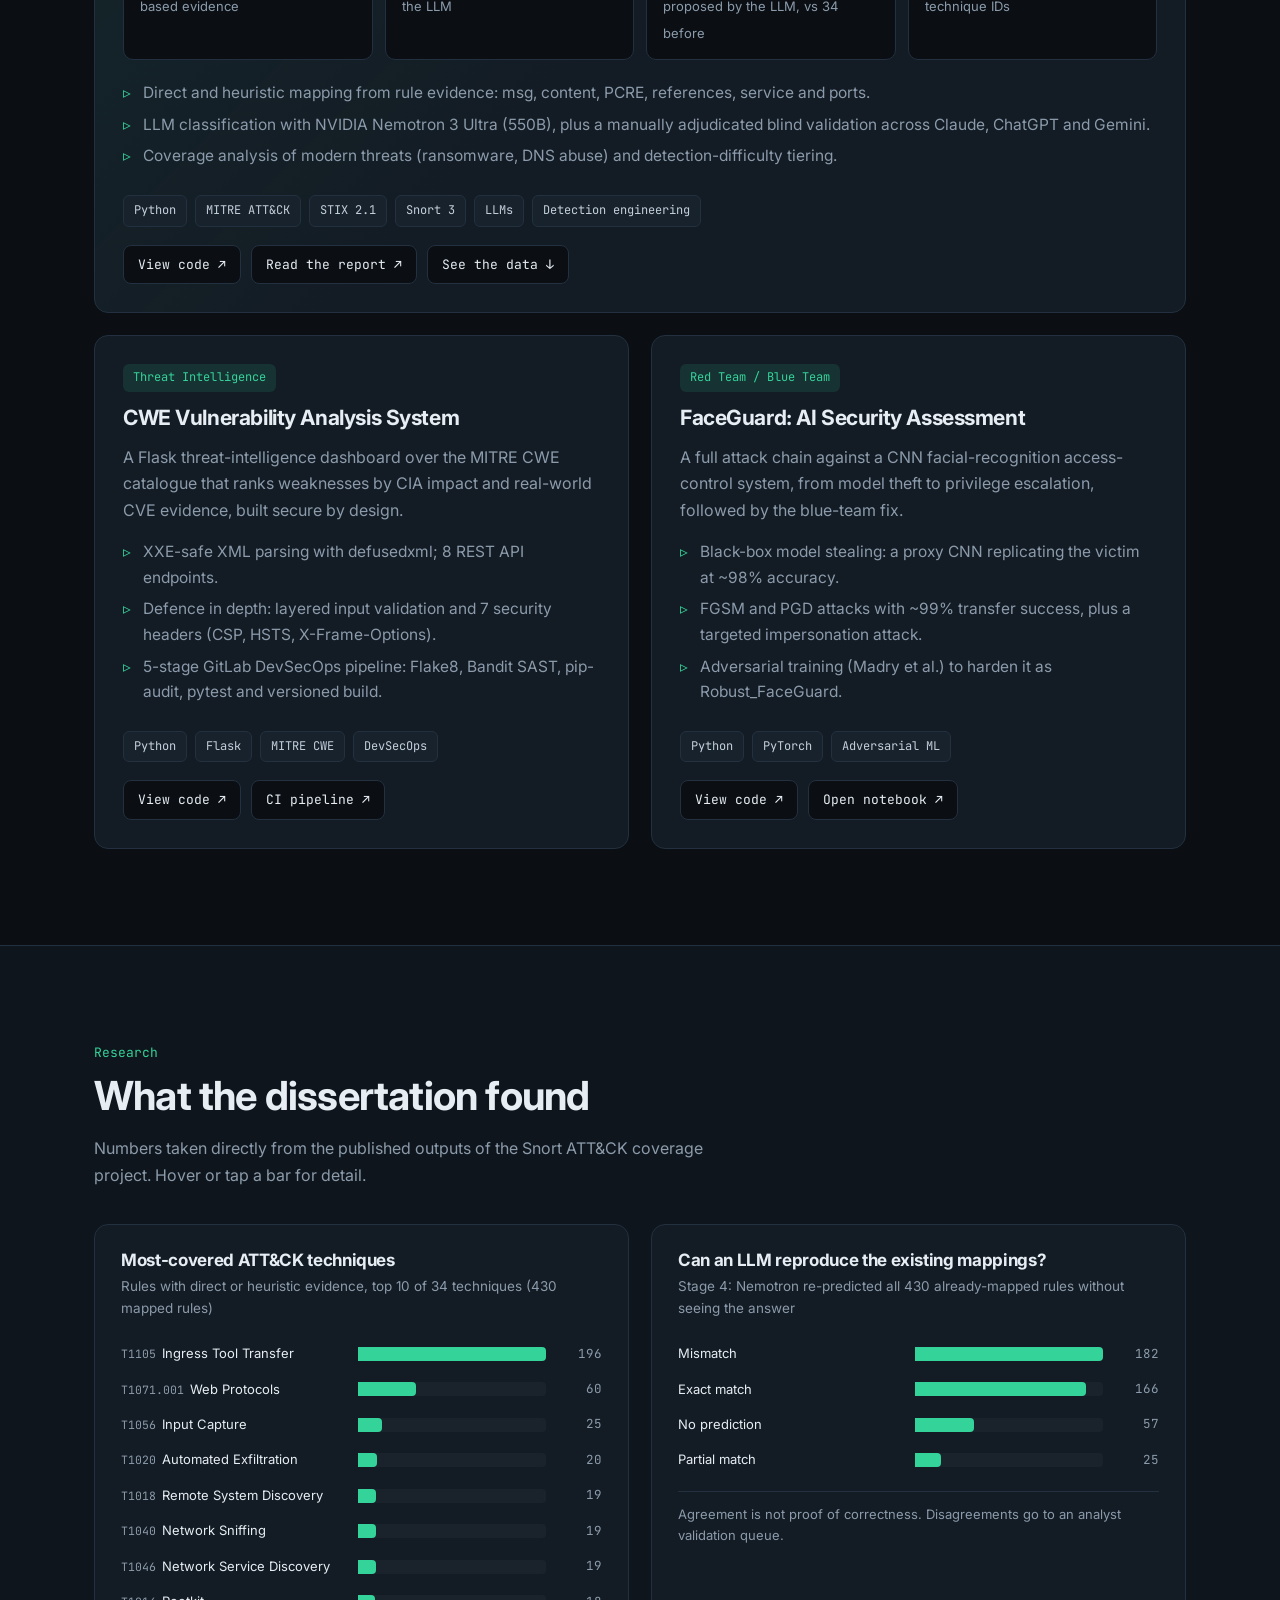
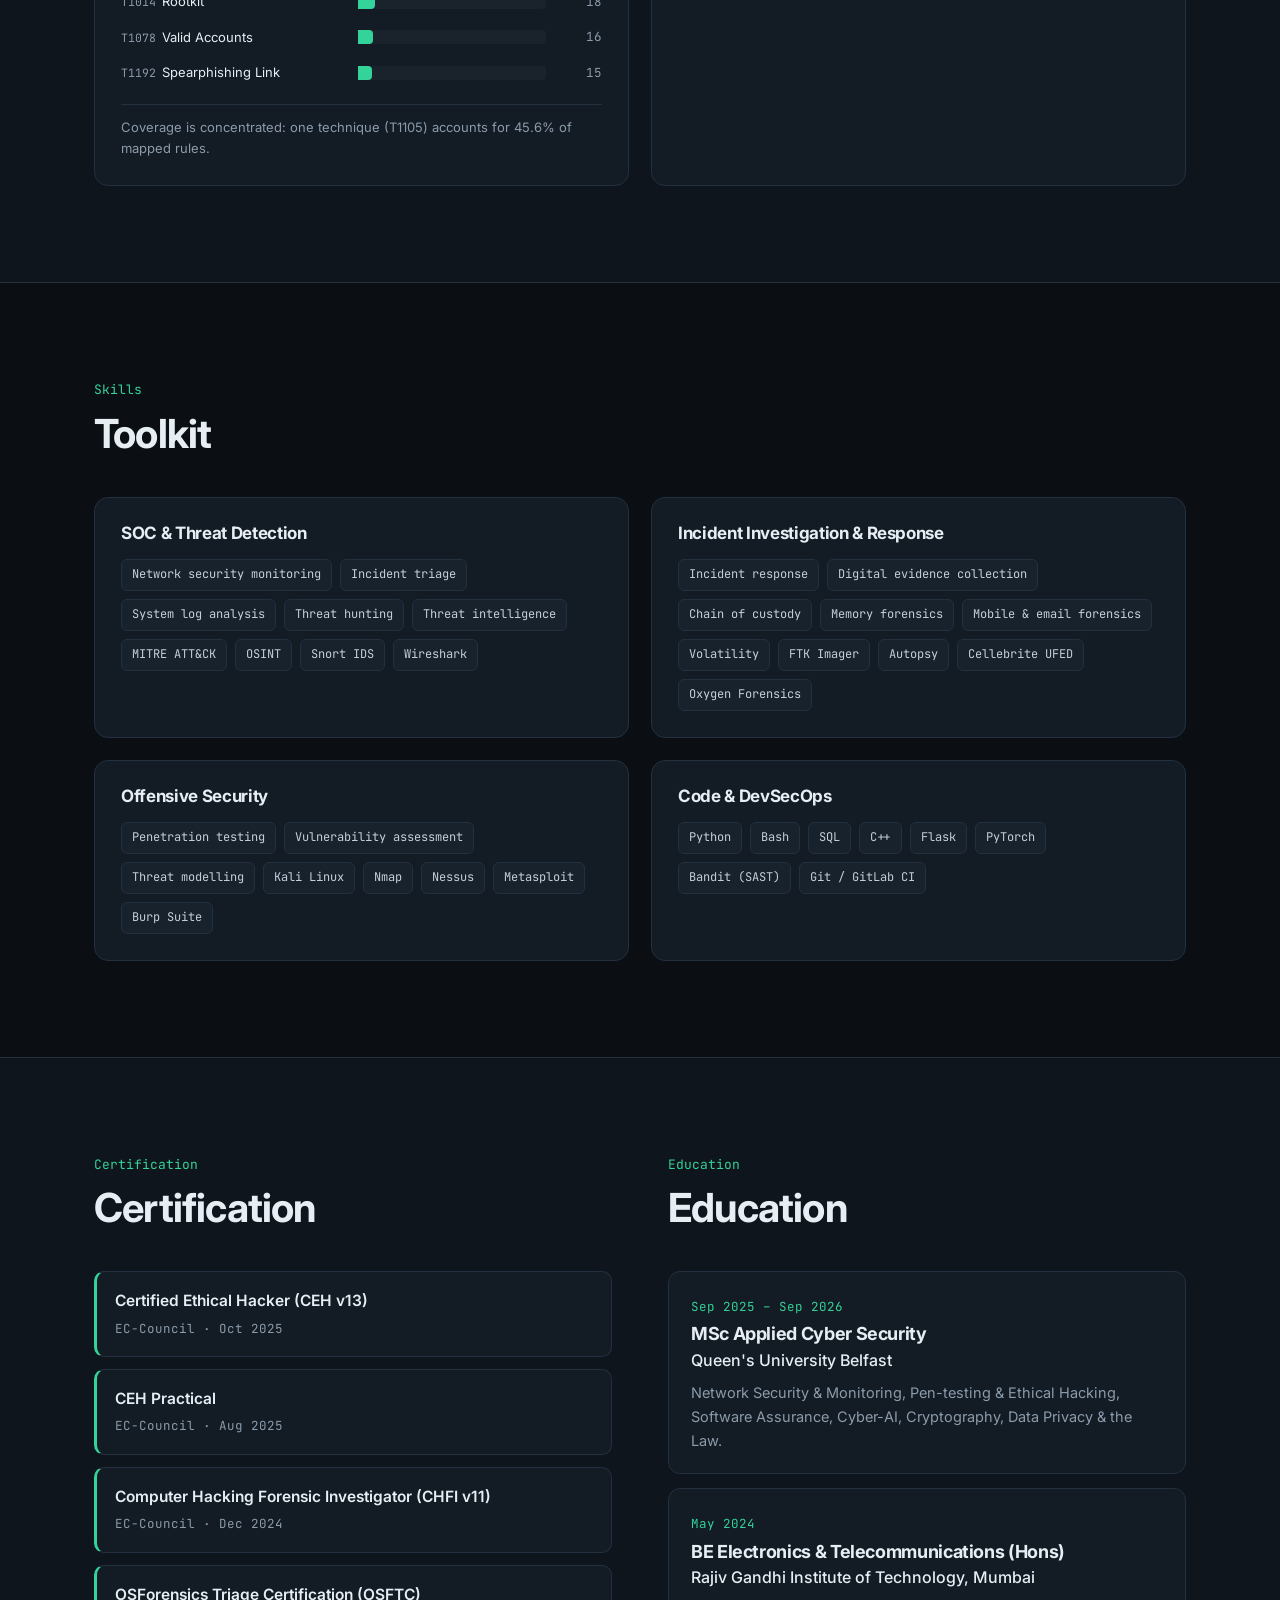
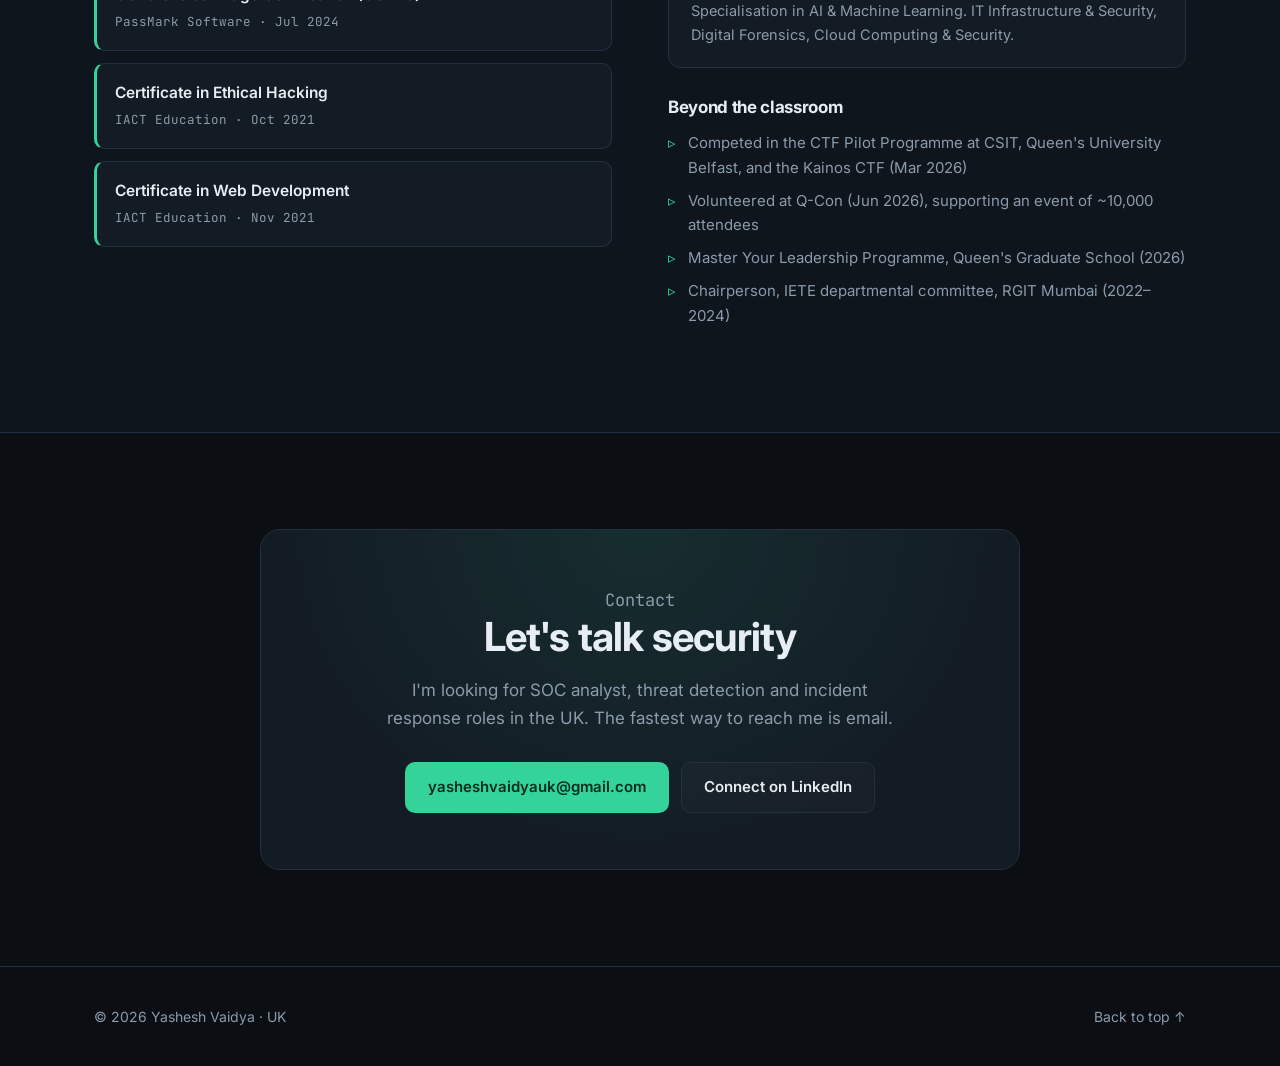
==== commit 18740a41: "Add files via upload" ====
--- a/index.html
+++ b/index.html
@@ -11,7 +11,7 @@
   <meta property="og:url" content="https://yashesh10.github.io/">
   <meta property="og:title" content="Yashesh Vaidya | SOC, Threat Detection & Incident Response">
   <meta property="og:description" content="SOC operations, threat detection and incident investigation & response. MSc Applied Cyber Security, Queen's University Belfast.">
-  <meta property="og:image" content="https://yashesh10.github.io/img/og.jpg">
+  <meta property="og:image" content="https://yashesh10.github.io/img/og-v2.jpg">
   <meta property="og:image:width" content="1200">
   <meta property="og:image:height" content="630">
   <meta name="twitter:card" content="summary_large_image">
@@ -20,7 +20,7 @@
   <link rel="preconnect" href="https://fonts.googleapis.com">
   <link rel="preconnect" href="https://fonts.gstatic.com" crossorigin>
   <link href="https://fonts.googleapis.com/css2?family=Inter:wght@400;500;600;700;800&family=JetBrains+Mono:wght@400;500;700&display=swap" rel="stylesheet">
-  <link rel="stylesheet" href="css/style.css?v=7">
+  <link rel="stylesheet" href="css/style.css?v=8">
   <script type="application/ld+json">
   {
     "@context": "https://schema.org",
@@ -46,7 +46,7 @@
 
   <header class="nav" id="top">
     <div class="wrap nav-inner">
-      <a href="#top" class="logo"><span class="prompt">~/</span>yashesh<span class="cursor">_</span></a>
+      <a href="#home" class="logo" aria-label="Yashesh Vaidya, back to home"><span class="prompt">~/</span>yashesh<span class="cursor">_</span></a>
       <button class="menu-btn" id="menu-btn" aria-label="Open menu" aria-expanded="false" aria-controls="nav-links">
         <span></span><span></span><span></span>
       </button>
@@ -67,7 +67,7 @@
   <main id="main">
 
     <!-- HERO -->
-    <section class="hero">
+    <section class="hero" id="home">
       <div class="grid-bg" aria-hidden="true"></div>
       <div class="wrap hero-inner">
         <div class="hero-text">
@@ -439,11 +439,11 @@
   <footer class="footer">
     <div class="wrap">
       <p>© <span id="year">2026</span> Yashesh Vaidya · UK</p>
-      <a href="#top">Back to top ↑</a>
+      <a href="#home" class="to-top">Back to top ↑</a>
     </div>
   </footer>
 
   <div class="tip" id="tip" role="tooltip" hidden></div>
-  <script src="js/script.js?v=6"></script>
+  <script src="js/script.js?v=8"></script>
 </body>
 </html>
